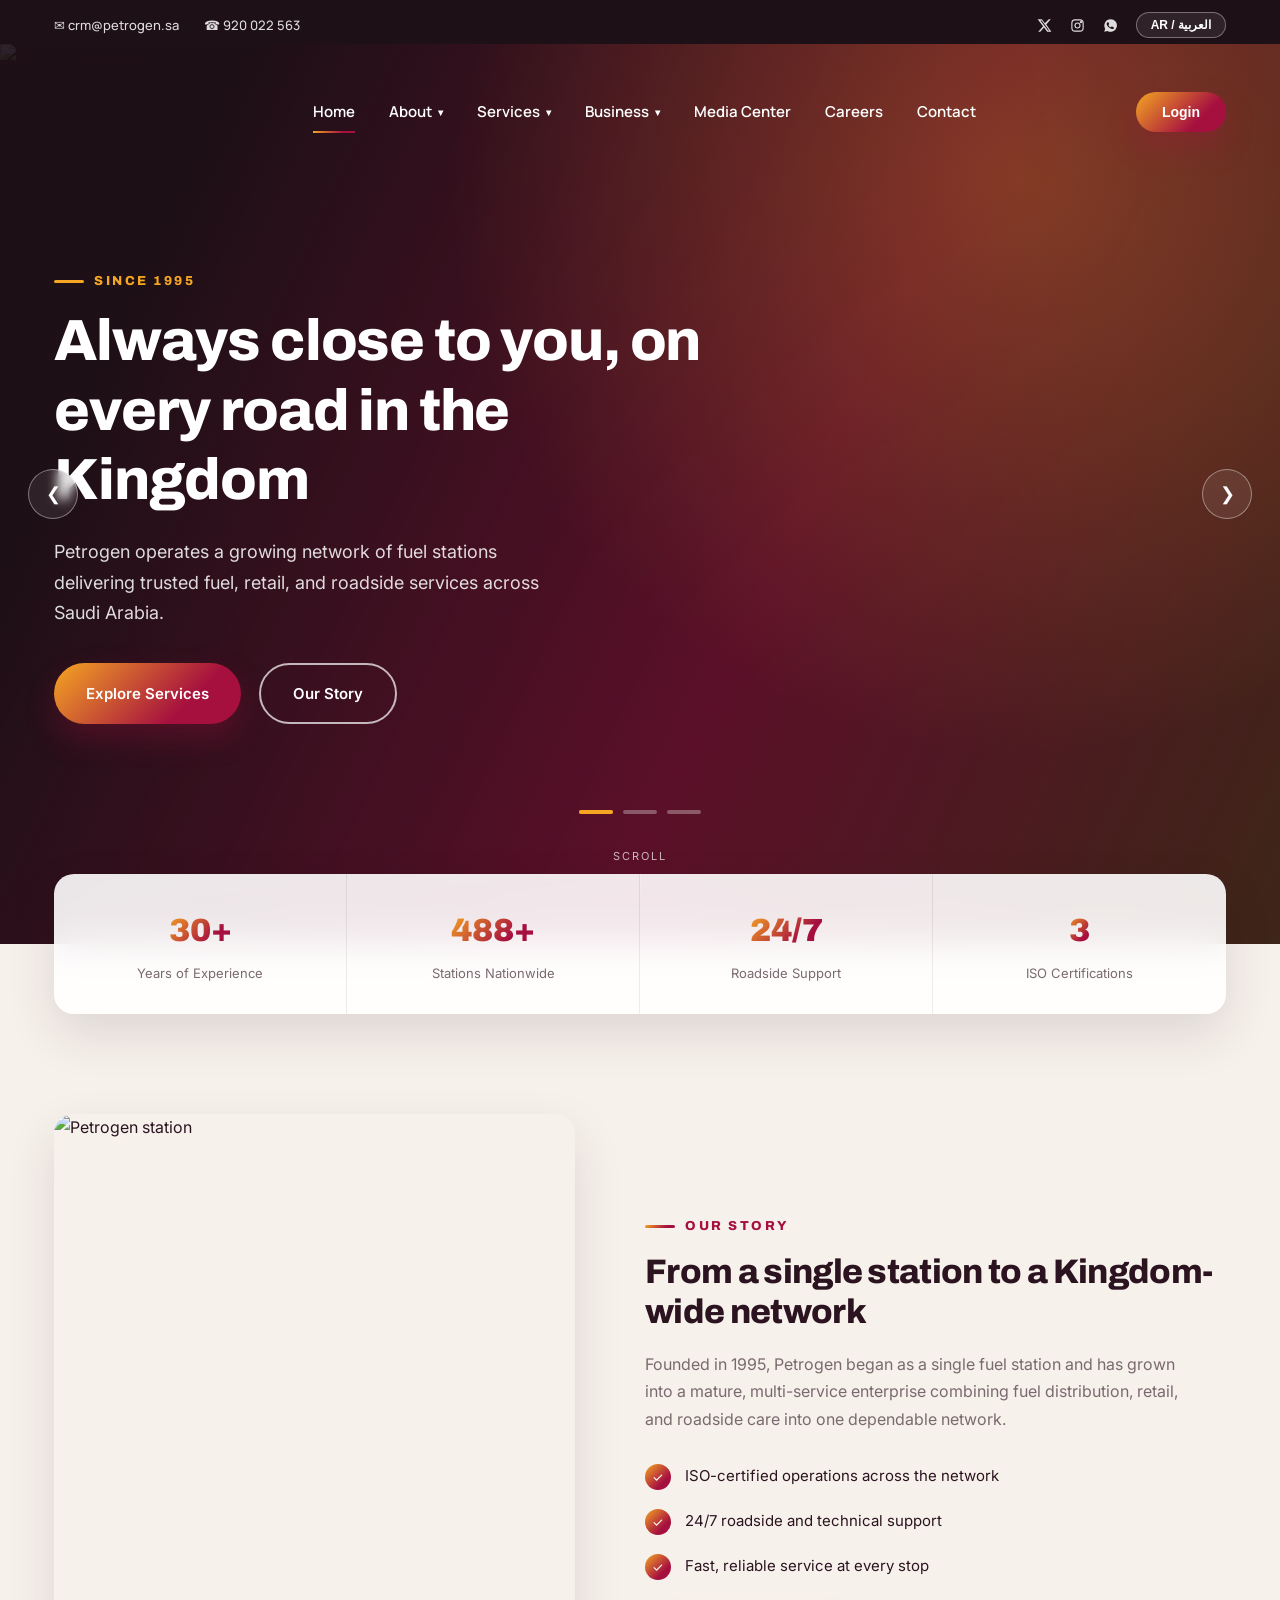
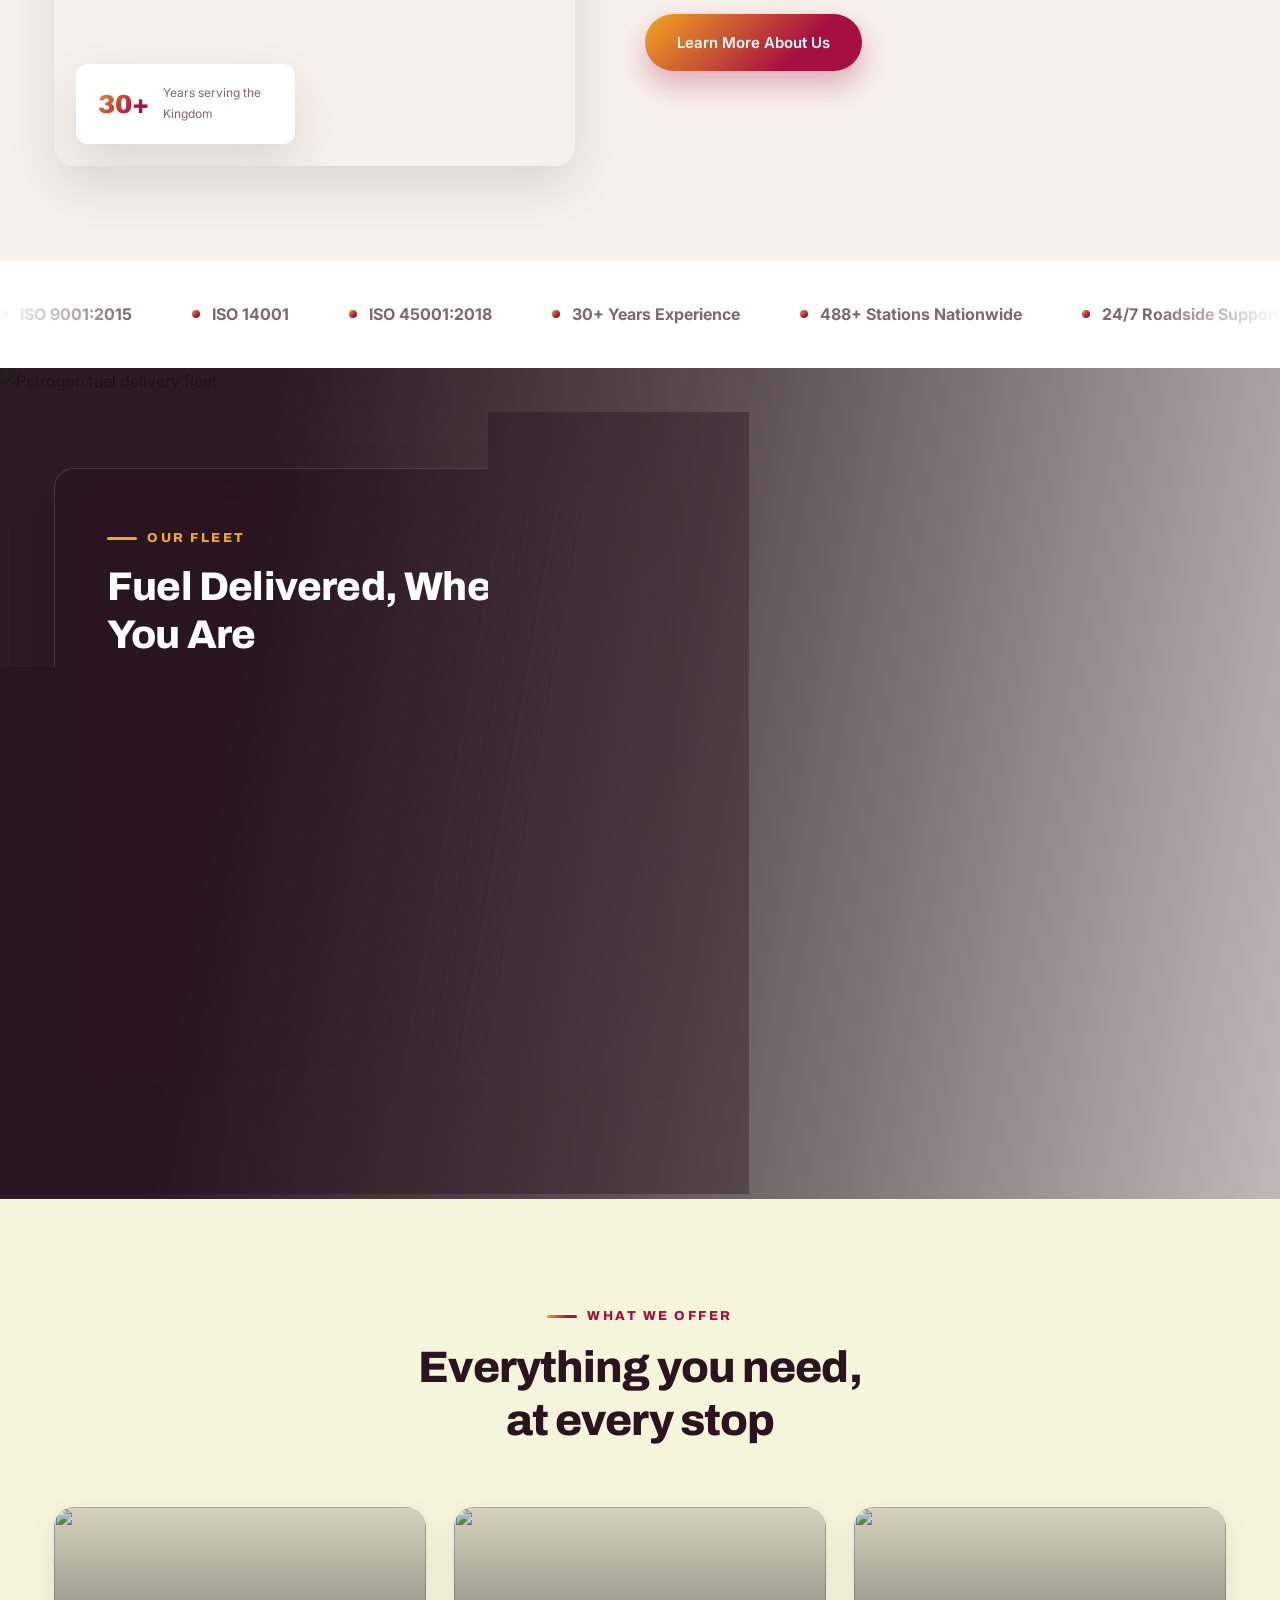
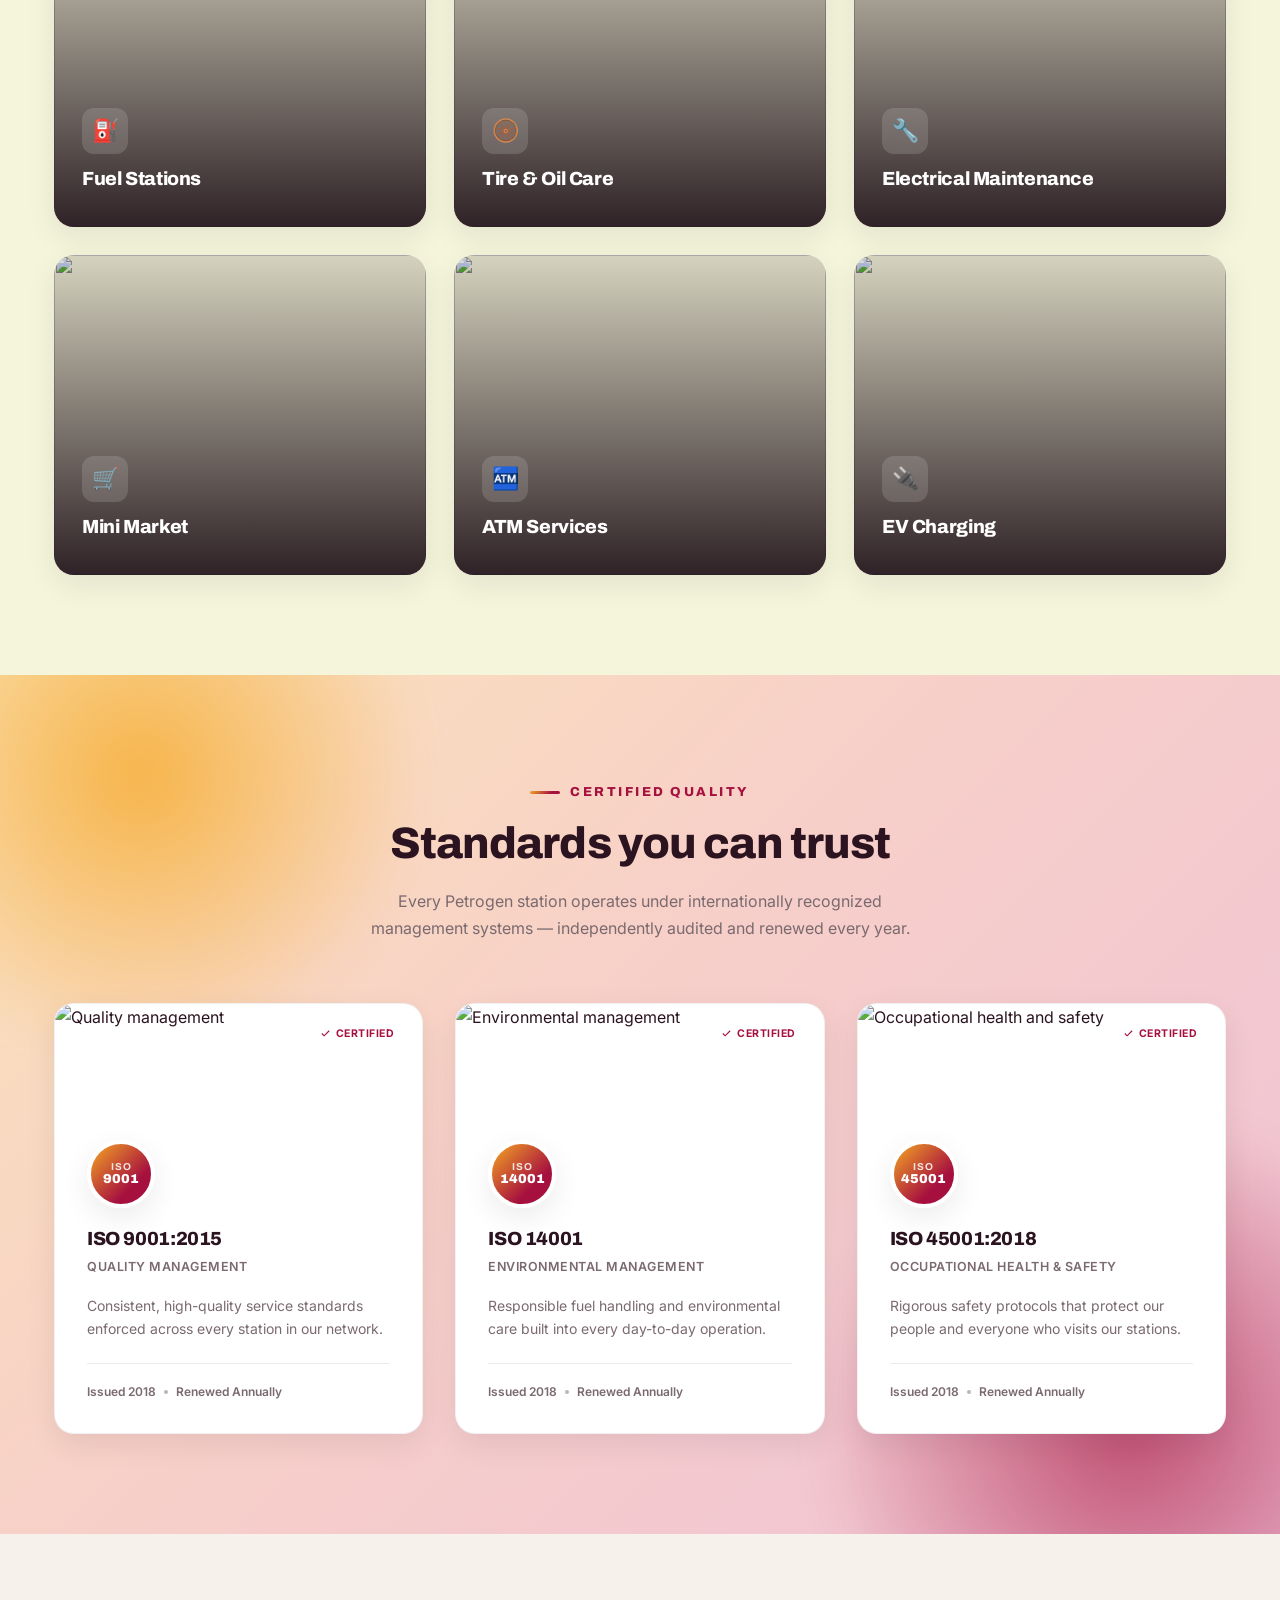
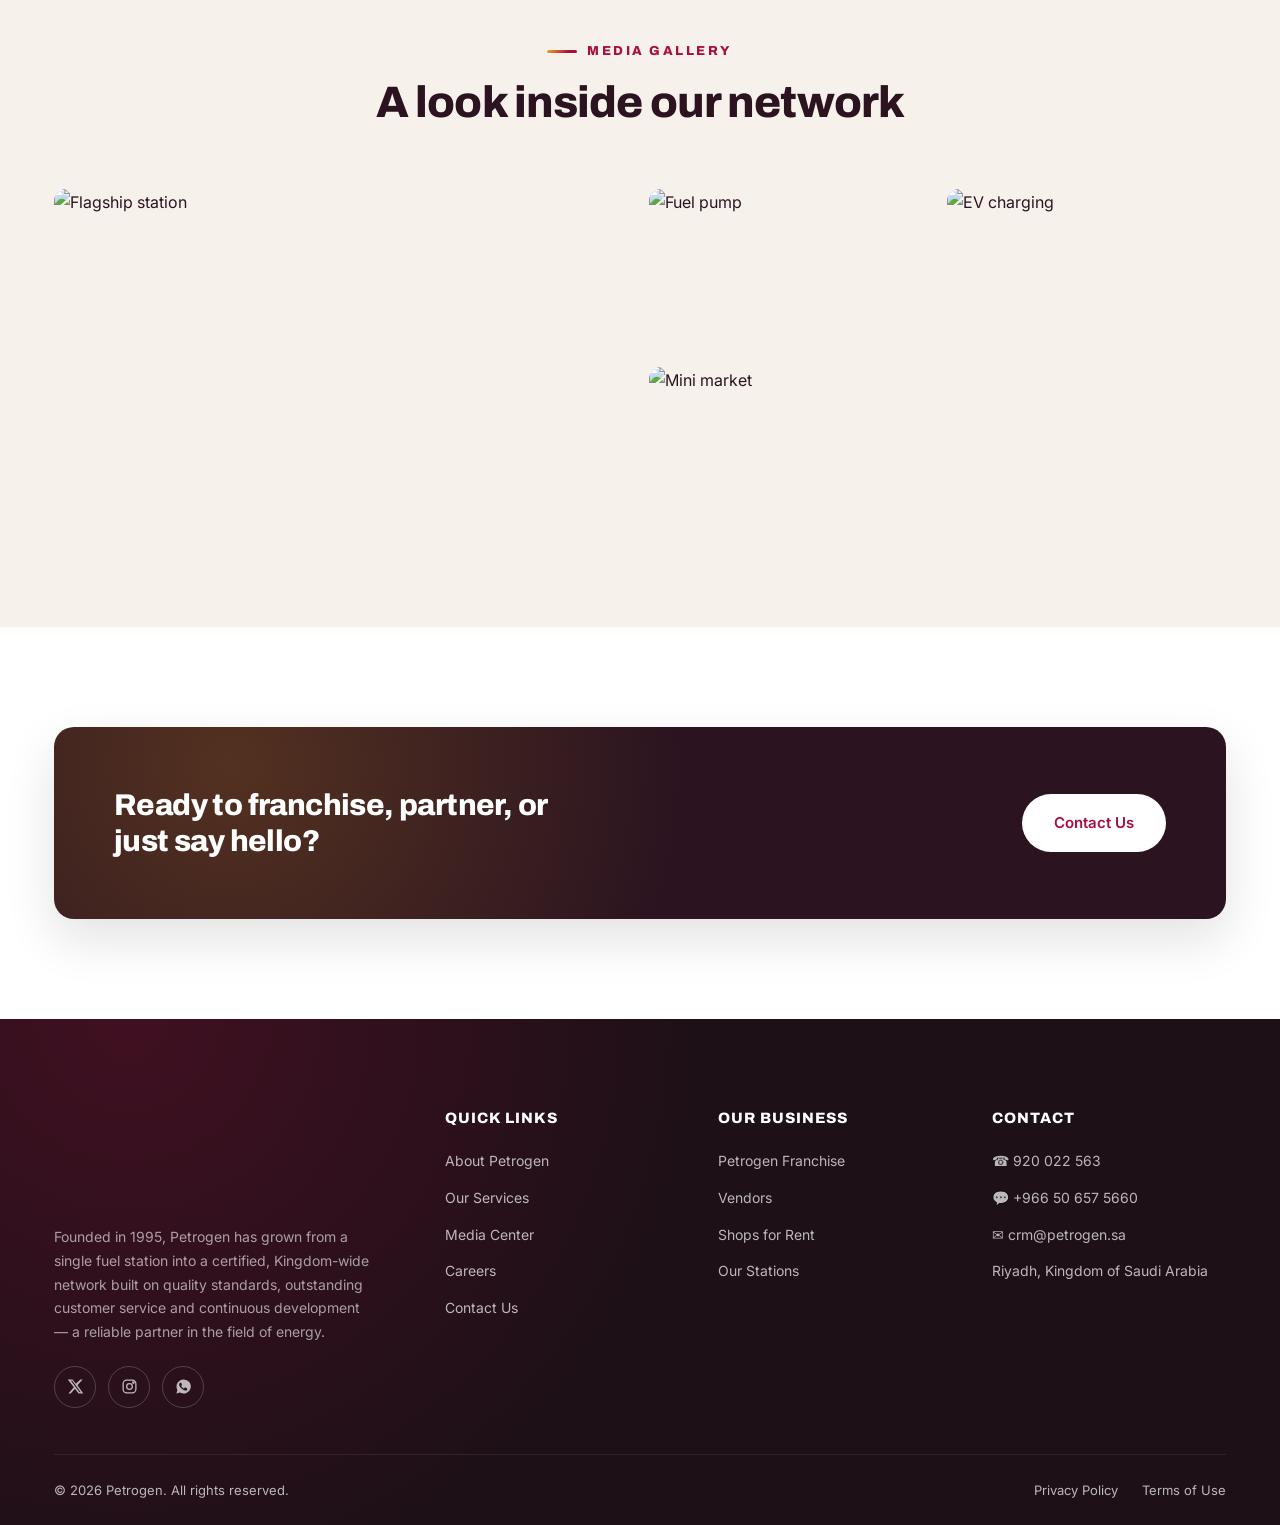
==== index.html @ 546aa364 "Add files via upload" ====
<!DOCTYPE html>
<html lang="en" dir="ltr">
<head>
<meta charset="UTF-8">
<meta name="viewport" content="width=device-width, initial-scale=1.0">
<title>Petrogen | Fuel, Retail &amp; Roadside Services</title>
<link rel="preconnect" href="https://fonts.googleapis.com">
<link rel="preconnect" href="https://fonts.gstatic.com" crossorigin>
<link href="https://fonts.googleapis.com/css2?family=Inter:wght@400;500;600&family=Archivo:wght@700;800;900&family=Manrope:wght@500;600;700;800&display=swap" rel="stylesheet">
<link rel="stylesheet" href="style.css">
</head>
<body>

<!-- =========================================================
     TOP INFO BAR
     Only visible before the user scrolls. Hidden by script.js
     once the page is scrolled, leaving just the sticky header.
     ========================================================= -->
<div class="top-bar" id="topBar">
  <div class="wrapper top-bar-inner">
    <div class="top-bar-left">
      <a href="mailto:crm@petrogen.sa">✉ crm@petrogen.sa</a>
      <a href="tel:920022563">☎ 920 022 563</a>
    </div>
    <div class="top-bar-right">
      <a href="#" aria-label="Twitter"><svg viewBox="0 0 24 24" fill="currentColor"><path d="M18.9 2H22l-7.2 8.3L23 22h-6.6l-5.2-6.8L5.2 22H2l7.7-8.9L1 2h6.8l4.7 6.2L18.9 2Zm-1.2 18h1.8L7.4 3.9H5.5L17.7 20Z"/></svg></a>
      <a href="#" aria-label="Instagram"><svg viewBox="0 0 24 24" fill="none" stroke="currentColor" stroke-width="1.8"><rect x="3" y="3" width="18" height="18" rx="5"/><circle cx="12" cy="12" r="4"/><circle cx="17.5" cy="6.5" r="1"/></svg></a>
      <a href="https://wa.me/966506575660" aria-label="WhatsApp"><svg viewBox="0 0 24 24" fill="currentColor"><path d="M12 2a10 10 0 0 0-8.6 15L2 22l5.2-1.4A10 10 0 1 0 12 2zm5.8 14.2c-.2.7-1.4 1.3-2 1.4-.5.1-1.1.2-3.6-.8-3-1.2-4.9-4.2-5.1-4.4-.1-.2-1.2-1.6-1.2-3 0-1.4.7-2.1 1-2.4.3-.3.6-.3.8-.3h.6c.2 0 .4 0 .6.5.2.5.8 1.9.8 2 .1.2.1.4 0 .6-.6 1.2-1.2 1.1-.7 2 .9 1.7 1.8 2.3 3.2 3 .2.1.4.1.5-.1.2-.2.8-.9 1-1.2.2-.3.4-.2.7-.1.3.1 1.7.8 2 1 .3.1.5.2.6.3.1.2.1.9-.2 1.5z"/></svg></a>
      <button id="langBtn" class="lang-btn">AR / العربية</button>
    </div>
  </div>
</div>

<!-- =========================================================
     HEADER / NAVIGATION
     Transparent on top of the hero. Turns solid + sticky
     once the page is scrolled (class "scrolled" added by JS).
     ========================================================= -->
<header class="site-header" id="siteHeader">
  <div class="wrapper header-inner">

    <a href="index.html" class="logo">
      <span class="logo-mark"><img src="images/petrogen_logo.png" alt="" onerror="this.remove()"></span>
    </a>

    <nav class="main-nav" id="mainNav">
      <ul class="nav-list">
        <li class="nav-item">
          <a href="index.html" class="active" data-en="Home" data-ar="الرئيسية">Home</a>
        </li>
        <li class="nav-item has-dropdown">
          <a href="about.html"><span data-en="About" data-ar="من نحن">About</span> <span class="caret">▾</span></a>
          <ul class="dropdown">
            <li><a href="about.html" data-en="About Petrogen" data-ar="عن بتروجين">About Petrogen</a></li>
            <li><a href="about.html" data-en="Our Vision" data-ar="رؤيتنا">Our Vision</a></li>
            <li><a href="about.html" data-en="Our Message" data-ar="رسالتنا">Our Message</a></li>
            <li><a href="about.html" data-en="Our Values" data-ar="قيمنا">Our Values</a></li>
            <li><a href="about.html" data-en="Our Team" data-ar="فريقنا">Our Team</a></li>
            <li><a href="about.html" data-en="Credits &amp; Successes" data-ar="الإنجازات والنجاحات">Credits &amp; Successes</a></li>
          </ul>
        </li>
        <li class="nav-item has-dropdown">
          <a href="index.html#services"><span data-en="Services" data-ar="خدماتنا">Services</span> <span class="caret">▾</span></a>
          <ul class="dropdown">
            <li><a href="index.html#services" data-en="Fuel &amp; Gas Stations" data-ar="محطات الوقود">Fuel &amp; Gas Stations</a></li>
            <li><a href="index.html#services" data-en="Electric Vehicle Charging" data-ar="شحن السيارات الكهربائية">Electric Vehicle Charging</a></li>
            <li><a href="about.html" data-en="Environmental Health &amp; Safety" data-ar="الصحة والسلامة البيئية">Environmental Health &amp; Safety</a></li>
            <li><a href="index.html#services" data-en="Logistics" data-ar="الخدمات اللوجستية">Logistics</a></li>
          </ul>
        </li>
        <li class="nav-item has-dropdown">
          <a href="contact.html"><span data-en="Business" data-ar="أعمالنا">Business</span> <span class="caret">▾</span></a>
          <ul class="dropdown">
            <li><a href="contact.html" data-en="Petrogen Franchise" data-ar="امتياز بتروجين">Petrogen Franchise</a></li>
            <li><a href="contact.html" data-en="Vendors" data-ar="الموردون">Vendors</a></li>
            <li><a href="contact.html" data-en="Shops for Rent" data-ar="محلات للإيجار">Shops for Rent</a></li>
            <li><a href="index.html#gallery" data-en="Our Stations" data-ar="محطاتنا">Our Stations</a></li>
          </ul>
        </li>
        <li class="nav-item">
          <a href="index.html#gallery" data-en="Media Center" data-ar="المركز الإعلامي">Media Center</a>
        </li>
        <li class="nav-item">
          <a href="contact.html" data-en="Careers" data-ar="وظائف">Careers</a>
        </li>
        <li class="nav-item">
          <a href="contact.html" data-en="Contact" data-ar="اتصل بنا">Contact</a>
        </li>
      </ul>
    </nav>

    <div class="header-actions">
      <button class="btn btn-primary" id="loginBtn" data-en="Login" data-ar="تسجيل الدخول">Login</button>
      <button class="menu-toggle" id="menuToggle" aria-label="Open menu">
        <span></span><span></span><span></span>
      </button>
    </div>

  </div>
</header>

<!-- =========================================================
     HERO SLIDER
     ========================================================= -->
<section class="hero" id="home">

  <div class="hero-slide is-active">
    <img class="hero-bg" src="images/hero-station.jpg" alt="Petrogen station" onerror="this.onerror=null;this.src='https://picsum.photos/seed/petrogen-hero1/1920/1080'">
    <div class="hero-overlay"></div>
    <div class="wrapper">
      <div class="hero-content">
        <span class="eyebrow" data-en="Since 1995" data-ar="منذ عام 1995">Since 1995</span>
        <h1 data-en="Always close to you, on every road in the Kingdom" data-ar="دائماً قريبون منكم، في كل طريق بالمملكة">Always close to you, on every road in the Kingdom</h1>
        <p data-en="Petrogen operates a growing network of fuel stations delivering trusted fuel, retail, and roadside services across Saudi Arabia." data-ar="تدير بتروجين شبكة متنامية من محطات الوقود التي تقدم خدمات وقود وتجزئة وخدمات طريق موثوقة في جميع أنحاء المملكة.">Petrogen operates a growing network of fuel stations delivering trusted fuel, retail, and roadside services across Saudi Arabia.</p>
        <div class="hero-buttons">
          <a href="#services" class="btn btn-primary" data-en="Explore Services" data-ar="استكشف خدماتنا">Explore Services</a>
          <a href="about.html" class="btn btn-outline btn-white" data-en="Our Story" data-ar="قصتنا">Our Story</a>
        </div>
      </div>
    </div>
  </div>

  <div class="hero-slide">
    <img class="hero-bg" src="images/hero-pumps.jpg" alt="Fuel pumps" onerror="this.onerror=null;this.src='https://picsum.photos/seed/petrogen-hero2/1920/1080'">
    <div class="hero-overlay"></div>
    <div class="wrapper">
      <div class="hero-content">
        <span class="eyebrow" data-en="Nationwide Network" data-ar="شبكة على مستوى المملكة">Nationwide Network</span>
        <h1 data-en="Fuel, tires, oil &amp; more — all under one roof" data-ar="وقود، إطارات، زيوت والمزيد — تحت سقف واحد">Fuel, tires, oil &amp; more — all under one roof</h1>
        <p data-en="From 91-95 gasoline and diesel to tire repair, oil change, and electrical maintenance — every stop keeps you moving." data-ar="من بنزين 91-95 والديزل إلى إصلاح الإطارات وتغيير الزيت والصيانة الكهربائية — كل محطة تبقيك في حركة مستمرة.">From 91-95 gasoline and diesel to tire repair, oil change, and electrical maintenance — every stop keeps you moving.</p>
        <div class="hero-buttons">
          <a href="#services" class="btn btn-primary" data-en="View All Services" data-ar="عرض جميع الخدمات">View All Services</a>
          <a href="#gallery" class="btn btn-outline btn-white" data-en="See Our Stations" data-ar="شاهد محطاتنا">See Our Stations</a>
        </div>
      </div>
    </div>
  </div>

  <div class="hero-slide">
    <img class="hero-bg" src="images/hero-franchise.png" alt="Petrogen franchise" onerror="this.onerror=null;this.src='https://picsum.photos/seed/petrogen-hero3/1920/1080'">
    <div class="hero-overlay"></div>
    <div class="wrapper">
      <div class="hero-content">
        <span class="eyebrow" data-en="Grow With Us" data-ar="انمُ معنا">Grow With Us</span>
        <h1 data-en="Own a Petrogen franchise, build a lasting business" data-ar="امتلك امتياز بتروجين، وابنِ عملاً مستداماً">Own a Petrogen franchise, build a lasting business</h1>
        <p data-en="Join a certified, ISO-compliant network with three decades of operating experience across the Kingdom." data-ar="انضم إلى شبكة معتمدة ومطابقة لمعايير الآيزو بخبرة تشغيلية تمتد لثلاثة عقود في أنحاء المملكة.">Join a certified, ISO-compliant network with three decades of operating experience across the Kingdom.</p>
        <div class="hero-buttons">
          <a href="contact.html" class="btn btn-primary" data-en="Franchise With Us" data-ar="امتياز معنا">Franchise With Us</a>
          <a href="contact.html" class="btn btn-outline btn-white" data-en="Talk to Us" data-ar="تحدث معنا">Talk to Us</a>
        </div>
      </div>
    </div>
  </div>

  <!-- slider controls -->
  <button class="hero-arrow hero-prev" id="heroPrev" aria-label="Previous slide">&#10094;</button>
  <button class="hero-arrow hero-next" id="heroNext" aria-label="Next slide">&#10095;</button>
  <div class="hero-dots" id="heroDots">
    <button class="hero-dot is-active"><span></span></button>
    <button class="hero-dot"><span></span></button>
    <button class="hero-dot"><span></span></button>
  </div>
  <div class="hero-scroll-cue" data-en="Scroll" data-ar="مرر للأسفل">Scroll</div>
</section>

<!-- =========================================================
     FLOATING TRUST STRIP (overlaps hero + about section)
     ========================================================= -->
<div class="trust-strip-wrap">
  <div class="wrapper">
    <div class="trust-strip reveal">
      <div class="trust-item">
        <span class="trust-num" data-count="30" data-suffix="+">0</span>
        <p data-en="Years of Experience" data-ar="سنوات الخبرة">Years of Experience</p>
      </div>
      <div class="trust-item">
        <span class="trust-num" data-count="488" data-suffix="+">0</span>
        <p data-en="Stations Nationwide" data-ar="محطة في أنحاء المملكة">Stations Nationwide</p>
      </div>
      <div class="trust-item">
        <span class="trust-num" data-count="24" data-suffix="/7">0</span>
        <p data-en="Roadside Support" data-ar="دعم على الطريق">Roadside Support</p>
      </div>
      <div class="trust-item">
        <span class="trust-num" data-count="3">0</span>
        <p data-en="ISO Certifications" data-ar="شهادات آيزو">ISO Certifications</p>
      </div>
    </div>
  </div>
</div>

<!-- =========================================================
     ABOUT + STATS
     ========================================================= -->
<section class="section" id="about">
  <div class="wrapper about-grid" style="margin-bottom: -5px;">

    <div class="about-image reveal reveal-left">
      <img src="images/about-station.jpg" alt="Petrogen station" onerror="this.onerror=null;this.src='https://picsum.photos/seed/petrogen-about/800/900'">
      <div class="about-badge">
        <span class="trust-num" data-count="30" data-suffix="+">0</span>
        <p data-en="Years serving the Kingdom" data-ar="عاماً في خدمة المملكة">Years serving the Kingdom</p>
      </div>
    </div>

    <div class="reveal reveal-right">
      <span class="eyebrow" data-en="Our Story" data-ar="قصتنا">Our Story</span>
      <h2 data-en="From a single station to a Kingdom-wide network" data-ar="من محطة واحدة إلى شبكة تغطي المملكة">From a single station to a Kingdom-wide network</h2>
      <p class="section-text" data-en="Founded in 1995, Petrogen began as a single fuel station and has grown into a mature, multi-service enterprise combining fuel distribution, retail, and roadside care into one dependable network." data-ar="تأسست بتروجين عام 1995 كمحطة وقود واحدة، وتطورت لتصبح مؤسسة ناضجة متعددة الخدمات تجمع بين توزيع الوقود والتجزئة وخدمات الطريق في شبكة موثوقة واحدة.">Founded in 1995, Petrogen began as a single fuel station and has grown into a mature, multi-service enterprise combining fuel distribution, retail, and roadside care into one dependable network.</p>

      <ul class="check-list">
        <li><span class="check-icon">✓</span><span data-en="ISO-certified operations across the network" data-ar="عمليات معتمدة آيزو في جميع أنحاء الشبكة">ISO-certified operations across the network</span></li>
        <li><span class="check-icon">✓</span><span data-en="24/7 roadside and technical support" data-ar="دعم فني وطريق على مدار الساعة">24/7 roadside and technical support</span></li>
        <li><span class="check-icon">✓</span><span data-en="Fast, reliable service at every stop" data-ar="خدمة سريعة وموثوقة في كل محطة">Fast, reliable service at every stop</span></li>
      </ul>

      <a href="about.html" class="btn btn-primary" data-en="Learn More About Us" data-ar="اعرف المزيد عنا">Learn More About Us</a>
    </div>
  </div>
</section>

<!-- =========================================================
     CERTIFICATIONS MARQUEE
     ========================================================= -->
<section class="section-alt" style="padding:40px 0">
  <div class="marquee">
    <div class="marquee-track">
      <span class="marquee-item"><span class="dot"></span> ISO 9001:2015</span>
      <span class="marquee-item"><span class="dot"></span> ISO 14001</span>
      <span class="marquee-item"><span class="dot"></span> ISO 45001:2018</span>
      <span class="marquee-item"><span class="dot"></span> 30+ Years Experience</span>
      <span class="marquee-item"><span class="dot"></span> 488+ Stations Nationwide</span>
      <span class="marquee-item"><span class="dot"></span> 24/7 Roadside Support</span>
      <span class="marquee-item"><span class="dot"></span> 35+ Cities Served</span>
      <span class="marquee-item"><span class="dot"></span> ISO 9001:2015</span>
      <span class="marquee-item"><span class="dot"></span> ISO 14001</span>
      <span class="marquee-item"><span class="dot"></span> ISO 45001:2018</span>
      <span class="marquee-item"><span class="dot"></span> 30+ Years Experience</span>
      <span class="marquee-item"><span class="dot"></span> 488+ Stations Nationwide</span>
      <span class="marquee-item"><span class="dot"></span> 24/7 Roadside Support</span>
      <span class="marquee-item"><span class="dot"></span> 35+ Cities Served</span>

    </div>
  </div>
</section>

<!-- =========================================================
     LOGISTICS — full-bleed image with a glass content card
     ========================================================= -->
<section class="logistics">
  <img class="logistics-bg" src="images/loginstic-fleet2.jpg" alt="Petrogen fuel delivery fleet" onerror="this.onerror=null;this.src='https://picsum.photos/seed/petrogen-logistics/1920/1080'">
  <div class="logistics-overlay"></div>
  <div class="wrapper logistics-wrapper">
    <div class="logistics-card reveal reveal-left">
      <span class="eyebrow" data-en="Our Fleet" data-ar="أسطولنا">Our Fleet</span>
      <h2 data-en="Fuel Delivered, Wherever You Are" data-ar="الوقود يصل أينما كنت">Fuel Delivered, Wherever You Are</h2>
      <span class="logistics-tagline" data-en="Nationwide Logistics &amp; Distribution" data-ar="خدمات لوجستية وتوزيع على مستوى المملكة">Nationwide Logistics &amp; Distribution</span>
      <p data-en="Our fleet of tankers distributes fuel to Petrogen stations and wholesale customers across the Kingdom's major cities. Every vehicle is equipped with advanced safety systems and live GPS tracking, keeping deliveries fast, secure and on schedule — around the clock." data-ar="يقوم أسطول شاحنات بتروجين بتوزيع الوقود إلى محطاتنا وعملاء الجملة في كبرى مدن المملكة. كل شاحنة مجهزة بأنظمة سلامة متقدمة ونظام تتبع مباشر عبر GPS، لضمان توصيل سريع وآمن وفي الموعد المحدد على مدار الساعة.">Our fleet of tankers distributes fuel to Petrogen stations and wholesale customers across the Kingdom's major cities. Every vehicle is equipped with advanced safety systems and live GPS tracking, keeping deliveries fast, secure and on schedule — around the clock.</p>
      <div class="logistics-chips">
        <span class="chip">🚛 <span data-en="Modern Tanker Fleet" data-ar="أسطول شاحنات حديث">Modern Tanker Fleet</span></span>
        <span class="chip">📍 <span data-en="Live GPS Tracking" data-ar="تتبع مباشر عبر GPS">Live GPS Tracking</span></span>
        <span class="chip">🛡️ <span data-en="Certified Safety Standards" data-ar="معايير سلامة معتمدة">Certified Safety Standards</span></span>
      </div>
      <a href="contact.html" class="btn btn-primary" data-en="Partner With Us" data-ar="كن شريكاً معنا">Partner With Us</a>
    </div>
  </div>
</section>
<!-- =========================================================
     SERVICES
     ========================================================= -->
<section class="section section-alt" id="services" style="background-color: beige;">
  <div class="wrapper">
    <div class="section-head reveal">
      <span class="eyebrow" data-en="What We Offer" data-ar="ماذا نقدم">What We Offer</span>
      <h2 data-en="Everything you need, at every stop" data-ar="كل ما تحتاجه، في كل محطة">Everything you need, <br>at every stop</h2>
    </div>

    <div class="services-grid">
      <div class="service-card reveal">
        <img class="service-bg" src="images/services-fuel.jpeg" alt="" onerror="this.onerror=null;this.src='https://picsum.photos/seed/petrogen-s1/600/500'">
        <div class="service-content">
          <div class="service-icon">⛽</div>
          <h3 data-en="Fuel Stations" data-ar="محطات الوقود">Fuel Stations</h3>
          <p data-en="91-95 gasoline and diesel, dispensed fast and safely, network-wide." data-ar="بنزين 91-95 والديزل، يُصرف بسرعة وأمان في جميع محطاتنا.">91-95 gasoline and diesel, dispensed fast and safely, network-wide.</p>
        </div>
      </div>
      <div class="service-card reveal">
        <img class="service-bg" src="images/service-tires.jpg" alt="" onerror="this.onerror=null;this.src='https://picsum.photos/seed/petrogen-s2/600/500'">
        <div class="service-content">
          <div class="service-icon">🛞</div>
          <h3 data-en="Tire &amp; Oil Care" data-ar="خدمة الإطارات والزيوت">Tire &amp; Oil Care</h3>
          <p data-en="On-the-spot tire repair and quick oil changes to keep you moving." data-ar="إصلاح إطارات فوري وتغيير زيت سريع لإبقائك في حركة مستمرة.">On-the-spot tire repair and quick oil changes to keep you moving.</p>
        </div>
      </div>
      <div class="service-card reveal">
        <img class="service-bg" src="images/service-electrical.jpg" alt="" onerror="this.onerror=null;this.src='https://picsum.photos/seed/petrogen-s3/600/500'">
        <div class="service-content">
          <div class="service-icon">🔧</div>
          <h3 data-en="Electrical Maintenance" data-ar="الصيانة الكهربائية">Electrical Maintenance</h3>
          <p data-en="Certified technicians handle diagnostics and electrical repairs." data-ar="فنيون معتمدون يقومون بالتشخيص والإصلاحات الكهربائية.">Certified technicians handle diagnostics and electrical repairs.</p>
        </div>
      </div>
      <div class="service-card reveal">
        <img class="service-bg" src="images/service-market.jpg" alt="" onerror="this.onerror=null;this.src='https://picsum.photos/seed/petrogen-s4/600/500'">
        <div class="service-content">
          <div class="service-icon">🛒</div>
          <h3 data-en="Mini Market" data-ar="سوبر ماركت">Mini Market</h3>
          <p data-en="Grab a meal or everyday essentials without leaving the station." data-ar="احصل على وجبة أو مستلزماتك اليومية دون مغادرة المحطة.">Grab a meal or everyday essentials without leaving the station.</p>
        </div>
      </div>
      <div class="service-card reveal">
        <img class="service-bg" src="images/service-atm.jpg" alt="" onerror="this.onerror=null;this.src='https://picsum.photos/seed/petrogen-s5/600/500'">
        <div class="service-content">
          <div class="service-icon">🏧</div>
          <h3 data-en="ATM Services" data-ar="خدمات الصراف الآلي">ATM Services</h3>
          <p data-en="On-site ATMs for fast, convenient cash access, day or night." data-ar="أجهزة صراف آلي في الموقع لسحب نقدي سريع، ليلاً أو نهاراً.">On-site ATMs for fast, convenient cash access, day or night.</p>
        </div>
      </div>
      <div class="service-card reveal">
        <img class="service-bg" src="images/service-ev.jpg" alt="" onerror="this.onerror=null;this.src='https://picsum.photos/seed/petrogen-s6/600/500'">
        <div class="service-content">
          <div class="service-icon">🔌</div>
          <h3 data-en="EV Charging" data-ar="شحن السيارات الكهربائية">EV Charging</h3>
          <p data-en="Fast, modern charging points built for electric vehicles." data-ar="نقاط شحن سريعة وحديثة مخصصة للسيارات الكهربائية.">Fast, modern charging points built for electric vehicles.</p>
        </div>
      </div>
    </div>
  </div>
</section>

<!-- =========================================================
     CERTIFICATIONS
     ========================================================= -->
<section class="section cert-section" id="certifications">
  <div class="wrapper">
    <div class="section-head reveal">
      <span class="eyebrow" data-en="Certified Quality" data-ar="جودة معتمدة">Certified Quality</span>
      <h2 data-en="Standards you can trust" data-ar="معايير يمكنك الوثوق بها">Standards you can trust</h2>
      <p class="section-text" style="margin:18px auto 0" data-en="Every Petrogen station operates under internationally recognized management systems — independently audited and renewed every year." data-ar="تعمل كل محطة من محطات بتروجين وفق أنظمة إدارة معتمدة دولياً، تُراجع بشكل مستقل وتُجدد سنوياً.">Every Petrogen station operates under internationally recognized management systems — independently audited and renewed every year.</p>
    </div>

    <div class="cert-grid">
      <div class="cert-card reveal">
        <div class="cert-photo">
          <img src="images/cert-quality.jpg" alt="Quality management" onerror="this.onerror=null;this.src='https://picsum.photos/seed/petrogen-cert1/600/400'">
        </div>
        <div class="cert-seal"><span>ISO</span><span>9001</span></div>
        <div class="cert-tag"><svg viewBox="0 0 24 24" fill="none" stroke="currentColor" stroke-width="2.5"><path d="M20 6L9 17l-5-5"/></svg> <span data-en="Certified" data-ar="معتمد">Certified</span></div>
        <div class="cert-body">
          <h3>ISO 9001:2015</h3>
          <span class="cert-category" data-en="Quality Management" data-ar="إدارة الجودة">Quality Management</span>
          <p data-en="Consistent, high-quality service standards enforced across every station in our network." data-ar="معايير خدمة متسقة وعالية الجودة مطبقة في جميع محطات شبكتنا.">Consistent, high-quality service standards enforced across every station in our network.</p>
          <div class="cert-meta">
            <span data-en="Issued 2018" data-ar="صدرت 2018">Issued 2018</span>
            <span class="sep"></span>
            <span data-en="Renewed Annually" data-ar="تُجدد سنوياً">Renewed Annually</span>
          </div>
        </div>
      </div>

      <div class="cert-card reveal">
        <div class="cert-photo">
          <img src="images/cert-environment.jpg" alt="Environmental management" onerror="this.onerror=null;this.src='https://picsum.photos/seed/petrogen-cert2/600/400'">
        </div>
        <div class="cert-seal"><span>ISO</span><span>14001</span></div>
        <div class="cert-tag"><svg viewBox="0 0 24 24" fill="none" stroke="currentColor" stroke-width="2.5"><path d="M20 6L9 17l-5-5"/></svg> <span data-en="Certified" data-ar="معتمد">Certified</span></div>
        <div class="cert-body">
          <h3>ISO 14001</h3>
          <span class="cert-category" data-en="Environmental Management" data-ar="الإدارة البيئية">Environmental Management</span>
          <p data-en="Responsible fuel handling and environmental care built into every day-to-day operation." data-ar="تعامل مسؤول مع الوقود واهتمام بيئي مدمج في العمليات اليومية.">Responsible fuel handling and environmental care built into every day-to-day operation.</p>
          <div class="cert-meta">
            <span data-en="Issued 2018" data-ar="صدرت 2018">Issued 2018</span>
            <span class="sep"></span>
            <span data-en="Renewed Annually" data-ar="تُجدد سنوياً">Renewed Annually</span>
          </div>
        </div>
      </div>

      <div class="cert-card reveal">
        <div class="cert-photo">
          <img src="images/cert-safety.jpg" alt="Occupational health and safety" onerror="this.onerror=null;this.src='https://picsum.photos/seed/petrogen-cert3/600/400'">
        </div>
        <div class="cert-seal"><span>ISO</span><span>45001</span></div>
        <div class="cert-tag"><svg viewBox="0 0 24 24" fill="none" stroke="currentColor" stroke-width="2.5"><path d="M20 6L9 17l-5-5"/></svg> <span data-en="Certified" data-ar="معتمد">Certified</span></div>
        <div class="cert-body">
          <h3>ISO 45001:2018</h3>
          <span class="cert-category" data-en="Occupational Health &amp; Safety" data-ar="الصحة والسلامة المهنية">Occupational Health &amp; Safety</span>
          <p data-en="Rigorous safety protocols that protect our people and everyone who visits our stations." data-ar="بروتوكولات سلامة صارمة تحمي فريقنا وكل زائر لمحطاتنا.">Rigorous safety protocols that protect our people and everyone who visits our stations.</p>
          <div class="cert-meta">
            <span data-en="Issued 2018" data-ar="صدرت 2018">Issued 2018</span>
            <span class="sep"></span>
            <span data-en="Renewed Annually" data-ar="تُجدد سنوياً">Renewed Annually</span>
          </div>
        </div>
      </div>
    </div>
  </div>
</section>

<!-- =========================================================
     GALLERY
     ========================================================= -->
<section class="section" id="gallery">
  <div class="wrapper">
    <div class="section-head reveal">
      <span class="eyebrow" data-en="Media Gallery" data-ar="معرض الوسائط">Media Gallery</span>
      <h2 data-en="A look inside our network" data-ar="نظرة داخل شبكتنا">A look inside our network</h2>
    </div>

    <div class="gallery-grid">
      <div class="gallery-item reveal">
        <img src="images/gallery-station.jpeg" alt="Flagship station" onerror="this.onerror=null;this.src='https://picsum.photos/seed/petrogen-g1/900/900'">
        <span class="gallery-cap" data-en="Flagship Station" data-ar="المحطة الرئيسية">Flagship Station</span>
      </div>
      <div class="gallery-item reveal">
        <img src="images/gallery-pumps.jpeg" alt="Fuel pump" onerror="this.onerror=null;this.src='https://picsum.photos/seed/petrogen-g2/600/450'">
        <span class="gallery-cap" data-en="Fuel Pumps" data-ar="مضخات الوقود">Fuel Pumps</span>
      </div>
      <div class="gallery-item reveal">
        <img src="images/gallery-ev.jpg" alt="EV charging" onerror="this.onerror=null;this.src='https://picsum.photos/seed/petrogen-g3/600/450'">
        <span class="gallery-cap" data-en="EV Charging" data-ar="شحن كهربائي">EV Charging</span>
      </div>
      <div class="gallery-item reveal">
        <img src="images/gallery-market.png" alt="Mini market" onerror="this.onerror=null;this.src='https://picsum.photos/seed/petrogen-g4/900/450'">
        <span class="gallery-cap" data-en="Retail Market" data-ar="سوق التجزئة">Retail Market</span>
      </div>

    </div>
  </div>
</section>

<!-- =========================================================
     CTA BAND
     ========================================================= -->
<section class="section section-alt">
  <div class="wrapper">
    <div class="cta-band reveal">
      <h2 data-en="Ready to franchise, partner, or just say hello?" data-ar="مستعد لامتلاك امتياز أو الشراكة أو مجرد التواصل؟">Ready to franchise, partner, or just say hello?</h2>
      <a href="contact.html" class="btn btn-light" data-en="Contact Us" data-ar="اتصل بنا">Contact Us</a>
    </div>
  </div>
</section>

<!-- =========================================================
     CONTACT / FOOTER
     ========================================================= -->
<footer class="site-footer">
  <div class="wrapper">

    <!-- <div class="footer-top">
      <div>
        <h3 data-en="Stay up to date with Petrogen" data-ar="ابقَ على اطلاع مع بتروجين">Stay up to date with Petrogen</h3>
        <p data-en="Get news on new stations, franchise openings and offers straight to your inbox." data-ar="احصل على أخبار المحطات الجديدة وفرص الامتياز والعروض مباشرة إلى بريدك الإلكتروني.">Get news on new stations, franchise openings and offers straight to your inbox.</p>
      </div>
      <form class="newsletter-form" id="newsletterForm">
        <input type="email" required placeholder="you@example.com" data-en-placeholder="you@example.com" data-ar-placeholder="بريدك الإلكتروني">
        <button type="submit" class="btn btn-primary" data-en="Subscribe" data-ar="اشترك">Subscribe</button>
      </form>
    </div> -->

    <div class="footer-grid">
      <div>
        <a href="index.html" class="logo logo-footer">
          <span class="logo-mark"><img src="images/logo.webp" alt="" onerror="this.remove()"></span>
        </a>
        <p class="footer-about" data-en="Founded in 1995, Petrogen has grown from a single fuel station into a certified, Kingdom-wide network built on quality standards, outstanding customer service and continuous development — a reliable partner in the field of energy." data-ar="تأسست بتروجين عام 1995 وتطورت من محطة وقود واحدة إلى شبكة معتمدة على مستوى المملكة، مبنية على معايير الجودة وخدمة العملاء المتميزة والتطوير المستمر — شريك موثوق في مجال الطاقة.">Founded in 1995, Petrogen has grown from a single fuel station into a certified, Kingdom-wide network built on quality standards, outstanding customer service and continuous development — a reliable partner in the field of energy.</p>
        <!-- <div class="footer-badges">
          <span>ISO 9001:2015</span>
          <span>ISO 14001</span>
          <span>ISO 45001:2018</span>
        </div> -->
        <div class="footer-social">
          <a href="#" aria-label="Twitter"><svg viewBox="0 0 24 24" fill="currentColor"><path d="M18.9 2H22l-7.2 8.3L23 22h-6.6l-5.2-6.8L5.2 22H2l7.7-8.9L1 2h6.8l4.7 6.2L18.9 2Zm-1.2 18h1.8L7.4 3.9H5.5L17.7 20Z"/></svg></a>
          <a href="#" aria-label="Instagram"><svg viewBox="0 0 24 24" fill="none" stroke="currentColor" stroke-width="1.8"><rect x="3" y="3" width="18" height="18" rx="5"/><circle cx="12" cy="12" r="4"/><circle cx="17.5" cy="6.5" r="1"/></svg></a>
          <a href="https://wa.me/966506575660" aria-label="WhatsApp"><svg viewBox="0 0 24 24" fill="currentColor"><path d="M12 2a10 10 0 0 0-8.6 15L2 22l5.2-1.4A10 10 0 1 0 12 2zm5.8 14.2c-.2.7-1.4 1.3-2 1.4-.5.1-1.1.2-3.6-.8-3-1.2-4.9-4.2-5.1-4.4-.1-.2-1.2-1.6-1.2-3 0-1.4.7-2.1 1-2.4.3-.3.6-.3.8-.3h.6c.2 0 .4 0 .6.5.2.5.8 1.9.8 2 .1.2.1.4 0 .6-.6 1.2-1.2 1.1-.7 2 .9 1.7 1.8 2.3 3.2 3 .2.1.4.1.5-.1.2-.2.8-.9 1-1.2.2-.3.4-.2.7-.1.3.1 1.7.8 2 1 .3.1.5.2.6.3.1.2.1.9-.2 1.5z"/></svg></a>
        </div>
      </div>

      <div>
        <h4 data-en="Quick Links" data-ar="روابط سريعة">Quick Links</h4>
        <a href="about.html" data-en="About Petrogen" data-ar="عن بتروجين">About Petrogen</a>
        <a href="index.html#services" data-en="Our Services" data-ar="خدماتنا">Our Services</a>
        <a href="index.html#gallery" data-en="Media Center" data-ar="المركز الإعلامي">Media Center</a>
        <a href="contact.html" data-en="Careers" data-ar="وظائف">Careers</a>
        <a href="contact.html" data-en="Contact Us" data-ar="اتصل بنا">Contact Us</a>
      </div>

      <div>
        <h4 data-en="Our Business" data-ar="أعمالنا">Our Business</h4>
        <a href="contact.html" data-en="Petrogen Franchise" data-ar="امتياز بتروجين">Petrogen Franchise</a>
        <a href="contact.html" data-en="Vendors" data-ar="الموردون">Vendors</a>
        <a href="contact.html" data-en="Shops for Rent" data-ar="محلات للإيجار">Shops for Rent</a>
        <a href="index.html#gallery" data-en="Our Stations" data-ar="محطاتنا">Our Stations</a>
      </div>

      <div>
        <h4 data-en="Contact" data-ar="تواصل">Contact</h4>
        <a href="tel:920022563">☎ 920 022 563</a>
        <a href="https://wa.me/966506575660">💬 +966 50 657 5660</a>
        <a href="mailto:crm@petrogen.sa">✉ crm@petrogen.sa</a>
        <span data-en="Riyadh, Kingdom of Saudi Arabia" data-ar="الرياض، المملكة العربية السعودية">Riyadh, Kingdom of Saudi Arabia</span>
      </div>
    </div>
  </div>

  <div class="wrapper">
    <div class="footer-bottom">
      <span data-en="© 2026 Petrogen. All rights reserved." data-ar="© 2026 بتروجين. جميع الحقوق محفوظة.">© 2026 Petrogen. All rights reserved.</span>
      <div class="footer-bottom-links">
        <a href="#" data-en="Privacy Policy" data-ar="سياسة الخصوصية">Privacy Policy</a>
        <a href="#" data-en="Terms of Use" data-ar="شروط الاستخدام">Terms of Use</a>
      </div>
    </div>
  </div>
</footer>

<!-- =========================================================
     LOGIN MODAL (simple popup, no backend)
     ========================================================= -->
<div class="modal-overlay" id="loginModal">
  <div class="modal-box">
    <button class="modal-close" id="modalClose">&times;</button>
    <h3 data-en="Login" data-ar="تسجيل الدخول">Login</h3>
    <form id="loginForm">
      <label data-en="Email" data-ar="البريد الإلكتروني">Email</label>
      <input type="email" required placeholder="you@example.com">
      <label data-en="Password" data-ar="كلمة المرور">Password</label>
      <input type="password" required placeholder="••••••••">
      <button type="submit" class="btn btn-primary btn-block" data-en="Login" data-ar="تسجيل الدخول">Login</button>
    </form>
  </div>
</div>

<script src="script.js"></script>
</body>
</html>
---- style.css ----
/* ==========================================================
   PETROGEN — Website Styles
   A handful of "variables" at the top hold the brand colors,
   fonts and spacing. Change a value here and it updates the
   whole site — that's the only reason they exist.
   ========================================================== */

:root {
  --crimson: #A6103F;
  --crimson-dark: #7c0c30;
  --gold: #F5A623;
  --dark: #1E1017;
  --dark-soft: #2B1420;
  --cream: #F7F1EC;
  --white: #ffffff;
  --muted: #7a6a6f;
  --gradient: linear-gradient(135deg, var(--gold), var(--crimson) 70%);
  --radius: 20px;
  --radius-sm: 12px;
  --shadow: 0 20px 50px rgba(30, 16, 23, 0.12);
  --shadow-soft: 0 10px 30px rgba(30, 16, 23, 0.08);
  --ease: cubic-bezier(0.22, 1, 0.36, 1);
}

* {
  margin: 0;
  padding: 0;
  box-sizing: border-box;
}

html {
  scroll-behavior: smooth;
}

body {
  font-family: 'Inter', Arial, sans-serif;
  color: var(--dark-soft);
  background: var(--cream);
  line-height: 1.7;
  overflow-x: hidden;
}

h1, h2, h3, h4 {
  font-family: 'Archivo', 'Inter', sans-serif;
  font-weight: 800;
  line-height: 1.2;
  letter-spacing: -0.02em;
}

img {
  max-width: 100%;
  display: block;
}

a {
  color: inherit;
  text-decoration: none;
}

ul {
  list-style: none;
}

/* custom scrollbar — small but noticeable modern touch */
::-webkit-scrollbar {
  width: 10px;
}
::-webkit-scrollbar-track {
  background: var(--cream);
}
::-webkit-scrollbar-thumb {
  background: var(--crimson);
  border-radius: 10px;
}

/* Reusable page width */
.wrapper {
  width: 100%;
  max-width: 1220px;
  margin: 0 auto;
  padding: 0 24px;
}

.eyebrow {
  display: inline-flex;
  align-items: center;
  gap: 10px;
  font-family: 'Archivo', 'Inter', sans-serif;
  color: var(--crimson);
  font-weight: 800;
  font-size: 13px;
  letter-spacing: 2.5px;
  text-transform: uppercase;
  margin-bottom: 14px;
}

.eyebrow::before {
  content: "";
  width: 30px;
  height: 3px;
  border-radius: 3px;
  background: var(--gradient);
}

.section {
  padding: 100px 0;
  position: relative;
}

.section-alt {
  background: var(--white);
}

.section-head {
  text-align: center;
  max-width: 680px;
  margin: 0 auto 60px auto;
}

.section-head h2 {
  font-size: clamp(28px, 4vw, 44px);
}

.section-text {
  color: var(--muted);
  margin: 18px 0 30px 0;
  max-width: 540px;
  font-size: 16px;
}

/* ----------------------------------------------------------
   Buttons
   ---------------------------------------------------------- */
.btn {
  display: inline-flex;
  align-items: center;
  gap: 10px;
  padding: 16px 32px;
  border-radius: 999px;
  font-weight: 600;
  font-size: 15px;
  border: none;
  cursor: pointer;
  transition: transform 0.35s var(--ease), box-shadow 0.35s var(--ease), background 0.35s var(--ease), color 0.35s var(--ease);
  white-space: nowrap;
}

.btn-primary {
  background: var(--gradient);
  color: var(--white);
  box-shadow: 0 14px 30px rgba(166, 16, 63, 0.3);
}

.btn-primary:hover {
  transform: translateY(-4px) scale(1.02);
  box-shadow: 0 20px 40px rgba(166, 16, 63, 0.4);
}

.btn-outline {
  background: transparent;
  border: 2px solid var(--dark-soft);
  color: var(--dark-soft);
}

.btn-outline:hover {
  background: var(--dark-soft);
  color: var(--white);
  transform: translateY(-4px);
}

.btn-outline.btn-white {
  border-color: rgba(255, 255, 255, 0.7);
  color: var(--white);
}

.btn-outline.btn-white:hover {
  background: var(--white);
  color: var(--dark-soft);
}

.btn-light {
  background: var(--white);
  color: var(--crimson);
}

.btn-light:hover {
  transform: translateY(-4px);
  box-shadow: 0 16px 30px rgba(0, 0, 0, 0.25);
}

.btn-block {
  width: 100%;
  margin-top: 10px;
  justify-content: center;
}

/* ==========================================================
   TOP INFO BAR (visible only before scrolling)
   ========================================================== */
.top-bar {
  background: var(--dark);
  color: var(--white);
  font-family: 'Manrope', 'Inter', sans-serif;
  font-size: 13px;
  overflow: hidden;
  max-height: 44px;
  transition: max-height 0.4s var(--ease), opacity 0.3s ease;
  position: relative;
  z-index: 1001;
}

.top-bar.hide {
  max-height: 0;
  opacity: 0;
}

.top-bar-inner {
  display: flex;
  justify-content: space-between;
  align-items: center;
  padding: 12px 24px;
  flex-wrap: wrap;
  gap: 10px;
}

.top-bar-left a {
  margin-right: 22px;
  font-weight: 500;
  opacity: 0.85;
  transition: opacity 0.3s ease, color 0.3s ease;
}

.top-bar-left a:hover {
  opacity: 1;
  color: var(--gold);
}

.top-bar-right {
  display: flex;
  align-items: center;
  gap: 18px;
}

.top-bar-right a {
  display: inline-flex;
  align-items: center;
  opacity: 0.85;
  transition: opacity 0.3s ease, transform 0.3s ease;
}

.top-bar-right a svg {
  width: 15px;
  height: 15px;
  display: block;
}

.top-bar-right a:hover {
  opacity: 1;
  transform: translateY(-2px);
}

.lang-btn {
  background: rgba(255, 255, 255, 0.08);
  border: 1px solid rgba(255, 255, 255, 0.35);
  color: var(--white);
  border-radius: 20px;
  padding: 5px 14px;
  font-size: 12px;
  font-weight: 700;
  cursor: pointer;
  transition: background 0.3s ease, color 0.3s ease, border-color 0.3s ease;
}

.lang-btn:hover {
  background: var(--gold);
  border-color: var(--gold);
  color: var(--dark);
}

/* ==========================================================
   HEADER (transparent on hero, glass + sticky after scroll)
   ========================================================== */
.site-header {
  position: fixed;
  top: 44px;
  left: 0;
  right: 0;
  z-index: 999;
  background: transparent;
  transition: top 0.4s var(--ease), background 0.4s var(--ease), box-shadow 0.4s var(--ease), padding 0.4s var(--ease);
}

.site-header.scrolled {
  top: 0;
  background: rgba(247, 241, 236, 0.85);
  backdrop-filter: blur(16px) saturate(160%);
  -webkit-backdrop-filter: blur(16px) saturate(160%);
  box-shadow: 0 6px 24px rgba(30, 16, 23, 0.08);
}

.header-inner {
  display: flex;
  align-items: center;
  justify-content: space-between;
  padding: 18px 24px;
  transition: padding 0.4s var(--ease);
}

.site-header.scrolled .header-inner {
  padding: 6px 24px;
}

/* Logo */
.logo {
  display: flex;
  align-items: center;
  font-family: 'Archivo', 'Inter', sans-serif;
  font-size: 23px;
  font-weight: 800;
  letter-spacing: -0.02em;
  color: var(--white);
  transition: color 0.4s ease;
}

.site-header.scrolled .logo {
  color: var(--crimson);
}

.logo-mark {
  width: 100px;
  height: 100px;
  /* background: var(--gradient); */
  display: inline-block;
  position: relative;
  overflow: hidden;
  transition: width 0.4s var(--ease), height 0.4s var(--ease);
}

.site-header.scrolled .logo-mark {
  width: 72px;
  height: 72px;
}

.logo-mark::after {
  content: "";
  position: absolute;
  inset: 0;
}

/* If a real logo file loads (images/logo.png), it sits on top of the gradient mark */
.logo-mark img {
  position: relative;
  z-index: 1;
  width: 100%;
  height: 100%;
  object-fit: contain;
}

/* Nav links */
.main-nav {
  font-family: 'Manrope', 'Inter', sans-serif;
}

.nav-list {
  display: flex;
  align-items: center;
  gap: 34px;
}

.nav-item {
  position: relative;
}

.nav-item > a {
  display: inline-flex;
  align-items: center;
  gap: 6px;
  color: var(--white);
  font-weight: 600;
  font-size: 15px;
  padding: 8px 0;
  position: relative;
  transition: color 0.3s ease;
}

.nav-item > a::after {
  content: "";
  position: absolute;
  left: 0;
  bottom: 0;
  width: 0;
  height: 2px;
  background: var(--gradient);
  transition: width 0.35s var(--ease);
}

.nav-item > a:hover::after,
.nav-item > a.active::after {
  width: 100%;
}

.site-header.scrolled .nav-item > a {
  color: var(--dark-soft);
}

.caret {
  font-size: 10px;
  transition: transform 0.3s ease;
}

.nav-item.has-dropdown:hover .caret {
  transform: rotate(180deg);
}

/* Dropdown submenu (desktop: floating panel on hover) */
.dropdown {
  position: absolute;
  top: 100%;
  left: 0;
  margin-top: 12px;
  min-width: 250px;
  background: var(--white);
  border-radius: var(--radius-sm);
  box-shadow: var(--shadow);
  padding: 10px;
  opacity: 0;
  visibility: hidden;
  transform: translateY(12px);
  transition: opacity 0.3s var(--ease), transform 0.3s var(--ease), visibility 0.3s;
  z-index: 20;
}

.nav-item.has-dropdown:hover .dropdown,
.nav-item.has-dropdown:focus-within .dropdown {
  opacity: 1;
  visibility: visible;
  transform: none;
}

.dropdown a {
  display: block;
  padding: 11px 16px;
  border-radius: 8px;
  font-size: 14px;
  font-weight: 500;
  color: var(--dark-soft);
  transition: background 0.25s ease, color 0.25s ease, padding-left 0.25s ease;
}

.dropdown a:hover {
  background: var(--cream);
  color: var(--crimson);
  padding-left: 20px;
}

/* Header right side */
.header-actions {
  display: flex;
  align-items: center;
  gap: 18px;
}

.header-actions .btn-primary {
  padding: 12px 26px;
  font-size: 14px;
}

/* Mobile hamburger */
.menu-toggle {
  display: none;
  flex-direction: column;
  gap: 5px;
  background: none;
  border: none;
  cursor: pointer;
}

.menu-toggle span {
  width: 26px;
  height: 2px;
  background: var(--white);
  transition: background 0.4s ease;
}

.site-header.scrolled .menu-toggle span {
  background: var(--dark-soft);
}

/* ==========================================================
   HERO SLIDER
   ========================================================== */
.hero {
  position: relative;
  height: 100vh;
  min-height: 640px;
  overflow: hidden;
  background: var(--dark);
}

.hero-slide {
  position: absolute;
  inset: 0;
  display: flex;
  align-items: center;
  opacity: 0;
  visibility: hidden;
  transition: opacity 1.2s ease, visibility 1.2s ease;
  overflow: hidden;
}

.hero-slide.is-active {
  opacity: 1;
  visibility: visible;
  z-index: 2;
}

.hero-bg {
  position: absolute;
  inset: 0;
  width: 100%;
  height: 100%;
  object-fit: cover;
  transform: scale(1.15);
}

.hero-slide.is-active .hero-bg {
  animation: kenburns 8s var(--ease) forwards;
}

@keyframes kenburns {
  from { transform: scale(1.15); }
  to { transform: scale(1); }
}

.hero-overlay {
  position: absolute;
  inset: 0;
  background:
    radial-gradient(circle at 80% 15%, rgba(245, 166, 35, 0.28), transparent 45%),
    linear-gradient(115deg, rgba(30, 16, 23, 0.92) 15%, rgba(166, 16, 63, 0.45) 60%, rgba(245, 166, 35, 0.15) 100%);
}

.hero-content {
  position: relative;
  z-index: 3;
  max-width: 660px;
  color: var(--white);
}

.hero-content .eyebrow {
  color: var(--gold);
}

.hero-content .eyebrow::before {
  background: var(--gold);
}

.hero-content h1 {
  font-size: clamp(32px, 5.5vw, 58px);
  margin-bottom: 22px;
}

.hero-content p {
  font-size: 18px;
  color: rgba(255, 255, 255, 0.85);
  margin-bottom: 34px;
  max-width: 500px;
}

.hero-buttons {
  display: flex;
  gap: 18px;
  flex-wrap: wrap;
}

/* slider arrows */
.hero-arrow {
  position: absolute;
  top: 50%;
  transform: translateY(-50%);
  width: 50px;
  height: 50px;
  border-radius: 50%;
  border: 1px solid rgba(255, 255, 255, 0.4);
  background: rgba(255, 255, 255, 0.08);
  backdrop-filter: blur(6px);
  color: var(--white);
  font-size: 18px;
  cursor: pointer;
  z-index: 4;
  transition: background 0.3s ease, transform 0.3s ease;
}

.hero-arrow:hover {
  background: rgba(255, 255, 255, 0.25);
  transform: translateY(-50%) scale(1.08);
}

.hero-prev { left: 28px; }
.hero-next { right: 28px; }

/* slider dots */
.hero-dots {
  position: absolute;
  bottom: 130px;
  left: 50%;
  transform: translateX(-50%);
  display: flex;
  gap: 10px;
  z-index: 4;
}

.hero-dot {
  width: 34px;
  height: 4px;
  border-radius: 4px;
  background: rgba(255, 255, 255, 0.3);
  border: none;
  cursor: pointer;
  overflow: hidden;
  position: relative;
}

.hero-dot span {
  position: absolute;
  inset: 0;
  background: var(--gold);
  transform-origin: left;
  transform: scaleX(0);
}

.hero-dot.is-active span {
  animation: fillDot 6s linear forwards;
}

@keyframes fillDot {
  from { transform: scaleX(0); }
  to { transform: scaleX(1); }
}

.hero-scroll-cue {
  position: absolute;
  bottom: 40px;
  left: 50%;
  transform: translateX(-50%);
  z-index: 4;
  color: rgba(255, 255, 255, 0.7);
  font-size: 11px;
  letter-spacing: 2px;
  text-transform: uppercase;
  display: flex;
  flex-direction: column;
  align-items: center;
  gap: 8px;
}

.hero-scroll-cue::after {
  content: "";
  width: 1px;
  height: 30px;
  background: rgba(255, 255, 255, 0.6);
  animation: scrollCue 1.8s infinite;
}

@keyframes scrollCue {
  0% { transform: scaleY(0); transform-origin: top; opacity: 0; }
  40% { transform: scaleY(1); transform-origin: top; opacity: 1; }
  60% { transform: scaleY(1); transform-origin: bottom; opacity: 1; }
  100% { transform: scaleY(0); transform-origin: bottom; opacity: 0; }
}

/* ==========================================================
   FLOATING TRUST STRIP — overlaps the bottom of the hero
   ========================================================== */
.trust-strip-wrap {
  position: relative;
  z-index: 5;
}

.trust-strip {
  background: rgba(255, 255, 255, 0.9);
  backdrop-filter: blur(18px) saturate(160%);
  -webkit-backdrop-filter: blur(18px) saturate(160%);
  border-radius: var(--radius);
  box-shadow: var(--shadow);
  margin-top: -70px;
  display: flex;
  flex-wrap: wrap;
  text-align: center;
}

.trust-item {
  flex: 1 1 200px;
  padding: 30px 20px;
  border-right: 1px solid rgba(30, 16, 23, 0.08);
}

.trust-item:last-child {
  border-right: none;
}

.trust-num {
  font-family: 'Archivo', 'Inter', sans-serif;
  font-size: 32px;
  font-weight: 900;
  background: var(--gradient);
  -webkit-background-clip: text;
  background-clip: text;
  color: transparent;
}

.trust-item p {
  font-size: 13px;
  color: var(--muted);
  margin-top: 4px;
}

/* ==========================================================
   PAGE BANNER (small hero used on About / Contact pages)
   ========================================================== */
.page-hero {
  position: relative;
  height: 400px;
  display: flex;
  align-items: center;
  color: var(--white);
  overflow: hidden;
}

.page-hero-bg {
  position: absolute;
  inset: 0;
  width: 100%;
  height: 100%;
  object-fit: cover;
}

.page-hero .hero-overlay {
  background: linear-gradient(180deg, rgba(30, 16, 23, 0.65), rgba(30, 16, 23, 0.88));
}

.page-hero-content .eyebrow {
  color: var(--gold);
}

.page-hero-content .eyebrow::before {
  background: var(--gold);
}

.page-hero-content {
  position: relative;
  z-index: 2;
}

.page-hero h1 {
  font-size: clamp(30px, 4.5vw, 46px);
  margin-top: 8px;
}

.breadcrumb {
  margin-top: 18px;
  font-size: 14px;
  color: rgba(255, 255, 255, 0.7);
}

.breadcrumb a:hover {
  color: var(--gold);
}

/* ==========================================================
   ABOUT PAGE — timeline
   ========================================================== */
.timeline {
  margin-top: 34px;
  display: flex;
  flex-direction: column;
  gap: 22px;
}

.timeline-item {
  display: flex;
  gap: 18px;
}

.timeline-dot {
  width: 14px;
  height: 14px;
  border-radius: 50%;
  background: var(--gradient);
  flex-shrink: 0;
  margin-top: 6px;
  box-shadow: 0 0 0 5px rgba(166, 16, 63, 0.12);
}

.timeline-item h4 {
  font-size: 16px;
  margin-bottom: 4px;
}

.timeline-item p {
  color: var(--muted);
  font-size: 14px;
}

/* ==========================================================
   CHECK LIST (Why choose us)
   ========================================================== */
.check-list {
  display: flex;
  flex-direction: column;
  gap: 18px;
  margin: 26px 0 34px 0;
}

.check-list li {
  display: flex;
  gap: 14px;
  align-items: flex-start;
  font-size: 15px;
}

.check-icon {
  width: 26px;
  height: 26px;
  border-radius: 50%;
  background: var(--gradient);
  color: var(--white);
  flex-shrink: 0;
  display: flex;
  align-items: center;
  justify-content: center;
  font-size: 13px;
  margin-top: 1px;
}

/* ==========================================================
   CONTACT PAGE
   ========================================================== */
.contact-grid {
  display: flex;
  gap: 70px;
  flex-wrap: wrap;
}

.contact-info {
  flex: 1 1 340px;
}

.contact-form-wrap {
  flex: 1 1 440px;
}

.contact-info-item {
  display: flex;
  gap: 18px;
  align-items: flex-start;
  margin-bottom: 28px;
}

.contact-info-icon {
  width: 50px;
  height: 50px;
  border-radius: 14px;
  background: linear-gradient(135deg, rgba(245, 166, 35, 0.15), rgba(166, 16, 63, 0.15));
  color: var(--crimson);
  display: flex;
  align-items: center;
  justify-content: center;
  font-size: 22px;
  flex-shrink: 0;
}

.contact-info-item h4 {
  margin-bottom: 4px;
  font-size: 16px;
}

.contact-info-item p {
  color: var(--muted);
  font-size: 14px;
}

.map-box {
  margin-top: 14px;
  border-radius: var(--radius);
  overflow: hidden;
  box-shadow: var(--shadow-soft);
}

.map-box iframe {
  width: 100%;
  height: 240px;
  border: 0;
  display: block;
}

.contact-form {
  background: var(--white);
  border-radius: var(--radius);
  padding: 44px;
  box-shadow: var(--shadow);
}

.form-row {
  display: flex;
  gap: 18px;
  flex-wrap: wrap;
}

.form-row .form-group {
  flex: 1 1 200px;
}

.form-group {
  margin-bottom: 20px;
}

.form-group label {
  display: block;
  font-size: 13px;
  font-weight: 700;
  margin-bottom: 8px;
}

.form-group input,
.form-group textarea {
  width: 100%;
  padding: 14px 16px;
  border: 1.5px solid #e7ddd6;
  border-radius: 10px;
  font-family: inherit;
  font-size: 14px;
  background: var(--cream);
  transition: border-color 0.3s ease;
}

.form-group input:focus,
.form-group textarea:focus {
  outline: none;
  border-color: var(--crimson);
}

.form-group textarea {
  resize: vertical;
  min-height: 130px;
}

/* ==========================================================
   ABOUT + STATS
   ========================================================== */
.about-grid {
  display: flex;
  align-items: center;
  gap: 70px;
  flex-wrap: wrap;
  margin-bottom: 70px;
}

.about-image {
  flex: 1 1 380px;
  position: relative;
  border-radius: var(--radius);
  overflow: hidden;
  box-shadow: var(--shadow);
  aspect-ratio: 4 / 5;
}

.about-image img {
  width: 100%;
  height: 100%;
  object-fit: cover;
  transition: transform 0.6s var(--ease);
}

.about-image:hover img {
  transform: scale(1.06);
}

.about-badge {
  position: absolute;
  bottom: 22px;
  left: 22px;
  background: var(--white);
  padding: 18px 22px;
  border-radius: var(--radius-sm);
  box-shadow: var(--shadow);
  display: flex;
  align-items: center;
  gap: 14px;
}

.about-badge .trust-num {
  font-size: 26px;
}

.about-badge p {
  font-size: 12px;
  color: var(--muted);
  max-width: 110px;
}

.about-grid > div:last-child {
  flex: 1 1 440px;
}

.about-grid h2 {
  font-size: clamp(26px, 3.2vw, 34px);
}

.stats-bar {
  background: var(--dark-soft);
  background-image: radial-gradient(circle at 85% 20%, rgba(245, 166, 35, 0.25), transparent 50%);
  border-radius: var(--radius);
  color: var(--white);
  display: flex;
  flex-wrap: wrap;
  text-align: center;
  box-shadow: var(--shadow);
}

.stat {
  flex: 1 1 200px;
  padding: 40px 20px;
  border-right: 1px solid rgba(255, 255, 255, 0.1);
}

.stat:last-child {
  border-right: none;
}

.stat-num {
  font-family: 'Archivo', 'Inter', sans-serif;
  font-size: 38px;
  font-weight: 900;
}

.stat p {
  font-size: 14px;
  opacity: 0.75;
  margin-top: 6px;
}

/* ==========================================================
   SERVICES — image-backed cards
   ========================================================== */
.services-grid {
  display: grid;
  grid-template-columns: repeat(3, 1fr);
  gap: 28px;
}

.service-card {
  position: relative;
  border-radius: var(--radius);
  overflow: hidden;
  height: 320px;
  box-shadow: var(--shadow-soft);
  transition: transform 0.5s var(--ease), box-shadow 0.5s var(--ease);
}

.service-card:hover {
  transform: translateY(-10px);
  box-shadow: var(--shadow);
}

.service-bg {
  position: absolute;
  inset: 0;
  width: 100%;
  height: 100%;
  object-fit: cover;
  transition: transform 0.7s var(--ease);
}

.service-card:hover .service-bg {
  transform: scale(1.1);
}

.service-card::after {
  content: "";
  position: absolute;
  inset: 0;
  background: linear-gradient(180deg, rgba(30, 16, 23, 0.15) 0%, rgba(30, 16, 23, 0.92) 100%);
}

.service-content {
  position: absolute;
  left: 0;
  right: 0;
  bottom: 0;
  z-index: 2;
  padding: 28px;
  color: var(--white);
}

.service-icon {
  width: 46px;
  height: 46px;
  border-radius: 12px;
  background: rgba(255, 255, 255, 0.14);
  backdrop-filter: blur(6px);
  display: flex;
  align-items: center;
  justify-content: center;
  font-size: 22px;
  margin-bottom: 14px;
}

.service-content h3 {
  font-size: 19px;
  margin-bottom: 8px;
}

.service-content p {
  font-size: 13.5px;
  color: rgba(255, 255, 255, 0.8);
  max-height: 0;
  opacity: 0;
  overflow: hidden;
  transition: max-height 0.4s var(--ease), opacity 0.4s var(--ease);
}

.service-card:hover .service-content p {
  max-height: 80px;
  opacity: 1;
  margin-top: 4px;
}

/* ==========================================================
   WHY CHOOSE US — full-bleed image section behind the cards
   ========================================================== */
.why-section {
  position: relative;
  overflow: hidden;
}

.why-bg {
  position: absolute;
  inset: 0;
  width: 100%;
  height: 100%;
  object-fit: cover;
}

.why-overlay {
  position: absolute;
  inset: 0;
  background: linear-gradient(160deg, rgba(30, 16, 23, 0.93), rgba(43, 20, 32, 0.86));
}

.why-section .wrapper {
  position: relative;
  z-index: 2;
}

.why-section .section-head .eyebrow {
  color: var(--gold);
}

.why-section .section-head .eyebrow::before {
  background: var(--gold);
}

.why-section .section-head h2 {
  color: var(--white);
}

/* ==========================================================
   FEATURE CARDS (plain icon cards — "Why Choose Us" etc.)
   ========================================================== */
.feature-grid {
  display: grid;
  grid-template-columns: repeat(4, 1fr);
  gap: 24px;
}

.feature-card {
  background: var(--white);
  border-radius: var(--radius);
  padding: 34px 26px;
  box-shadow: var(--shadow-soft);
  transition: transform 0.4s var(--ease), box-shadow 0.4s var(--ease);
  text-align: center;
}

.feature-card:hover {
  transform: translateY(-8px);
  box-shadow: var(--shadow);
}

.feature-card .service-icon {
  background: linear-gradient(135deg, rgba(245, 166, 35, 0.15), rgba(166, 16, 63, 0.15));
  color: var(--crimson);
  margin: 0 auto 16px auto;
}

.feature-card h3 {
  font-size: 16px;
  margin-bottom: 8px;
}

.feature-card p {
  font-size: 13.5px;
  color: var(--muted);
}

/* ==========================================================
   LOGISTICS — full-bleed image section with a glass card
   ========================================================== */
.logistics {
  position: relative;
  min-height: 640px;
  display: flex;
  align-items: center;
  overflow: hidden;
  padding: 0;
}

.logistics-bg {
  position: absolute;
  inset: 0;
  width: 100%;
  height: 100%;
  object-fit: cover;
  animation: logisticsZoom 22s ease-in-out infinite alternate;
}

@keyframes logisticsZoom {
  from { transform: scale(1); }
  to { transform: scale(1.12); }
}

.logistics-overlay {
  position: absolute;
  inset: 0;
  background: linear-gradient(100deg, rgba(30, 16, 23, 0.95) 20%, rgba(30, 16, 23, 0.72) 52%, rgba(30, 16, 23, 0.25) 100%);
}

.logistics-wrapper {
  position: relative;
  z-index: 2;
  width: 100%;
  padding: 100px 24px;
}

.logistics-card {
  max-width: 620px;
  background: rgba(30, 16, 23, 0.35);
  border: 1px solid rgba(255, 255, 255, 0.14);
  backdrop-filter: blur(16px) saturate(150%);
  -webkit-backdrop-filter: blur(16px) saturate(150%);
  border-radius: var(--radius);
  padding: 52px;
  color: var(--white);
  box-shadow: var(--shadow);
}

.logistics-card .eyebrow {
  color: var(--gold);
}

.logistics-card .eyebrow::before {
  background: var(--gold);
}

.logistics-card h2 {
  color: var(--white);
  font-size: clamp(28px, 3.6vw, 40px);
}

.logistics-tagline {
  display: block;
  font-size: 15px;
  font-weight: 600;
  color: rgba(255, 255, 255, 0.75);
  margin-top: 10px;
  margin-bottom: 22px;
}

.logistics-card p {
  color: rgba(255, 255, 255, 0.8);
  font-size: 15.5px;
  max-width: 520px;
  margin-bottom: 30px;
}

.logistics-chips {
  display: flex;
  flex-wrap: wrap;
  gap: 12px;
  margin-bottom: 34px;
}

.logistics-chips .chip {
  display: inline-flex;
  align-items: center;
  gap: 8px;
  background: rgba(255, 255, 255, 0.08);
  border: 1px solid rgba(255, 255, 255, 0.2);
  padding: 10px 18px;
  border-radius: 999px;
  font-size: 13.5px;
  font-weight: 600;
}

/* ==========================================================
   GALLERY — bento style grid
   ========================================================== */
.gallery-grid {
  display: grid;
  grid-template-columns: repeat(4, 1fr);
  grid-auto-rows: 160px;
  gap: 18px;
}

.gallery-item {
  position: relative;
  border-radius: var(--radius-sm);
  overflow: hidden;
}

.gallery-item:nth-child(1) {
  grid-column: span 2;
  grid-row: span 2;
}

.gallery-item:nth-child(4) {
  grid-column: span 2;
}

.gallery-item img {
  width: 100%;
  height: 100%;
  object-fit: cover;
  transition: transform 0.6s var(--ease);
}

.gallery-item::after {
  content: "";
  position: absolute;
  inset: 0;
  background: linear-gradient(0deg, rgba(30, 16, 23, 0.7), transparent 55%);
  opacity: 0;
  transition: opacity 0.35s ease;
}

.gallery-cap {
  position: absolute;
  bottom: 16px;
  left: 18px;
  color: var(--white);
  font-weight: 600;
  font-size: 14px;
  z-index: 2;
  opacity: 0;
  transform: translateY(10px);
  transition: opacity 0.35s ease, transform 0.35s ease;
}

.gallery-item:hover img {
  transform: scale(1.1);
}

.gallery-item:hover::after,
.gallery-item:hover .gallery-cap {
  opacity: 1;
  transform: none;
}

/* ==========================================================
   CERTIFICATIONS — "stamped seal" certificate cards
   ========================================================== */
.cert-section {
  position: relative;
  background: linear-gradient(135deg, #FBE3B8 0%, #F7CFC9 45%, #EFC2D6 100%);
  overflow: hidden;
}

.cert-section::before,
.cert-section::after {
  content: "";
  position: absolute;
  border-radius: 50%;
  filter: blur(18px);
  z-index: 0;
}

.cert-section::before {
  top: -180px;
  left: -140px;
  width: 560px;
  height: 560px;
  background: radial-gradient(circle, rgba(245, 166, 35, 0.75), transparent 72%);
}

.cert-section::after {
  bottom: -200px;
  right: -160px;
  width: 620px;
  height: 620px;
  background: radial-gradient(circle, rgba(166, 16, 63, 0.65), transparent 72%);
}

.cert-section .wrapper {
  position: relative;
  z-index: 1;
}

.cert-grid {
  display: grid;
  grid-template-columns: repeat(3, 1fr);
  gap: 32px;
  margin-top: 10px;
}

.cert-card {
  position: relative;
  background: var(--white);
  border: 1px solid rgba(30, 16, 23, 0.06);
  border-radius: var(--radius);
  overflow: hidden;
  box-shadow: var(--shadow-soft);
  transition: transform 0.4s var(--ease), box-shadow 0.4s var(--ease);
}

.cert-card:hover {
  transform: translateY(-8px);
  box-shadow: var(--shadow);
}

.cert-photo {
  position: relative;
  height: 170px;
}

.cert-photo img {
  width: 100%;
  height: 100%;
  object-fit: cover;
  transition: transform 0.6s var(--ease);
}

.cert-card:hover .cert-photo img {
  transform: scale(1.08);
}

.cert-body {
  position: relative;
  padding: 34px 32px 30px;
}

.cert-seal {
  position: absolute;
  top: 136px;
  left: 32px;
  width: 68px;
  height: 68px;
  border-radius: 50%;
  background: var(--gradient);
  border: 4px solid var(--white);
  box-shadow: var(--shadow-soft);
  color: var(--white);
  display: flex;
  flex-direction: column;
  align-items: center;
  justify-content: center;
  line-height: 1.1;
  font-family: 'Archivo', 'Inter', sans-serif;
  z-index: 2;
}

.cert-seal span:first-child {
  font-size: 10px;
  font-weight: 700;
  letter-spacing: 1px;
  opacity: 0.85;
}

.cert-seal span:last-child {
  font-size: 13px;
  font-weight: 900;
}

.cert-tag {
  position: absolute;
  top: 16px;
  right: 16px;
  z-index: 2;
  display: inline-flex;
  align-items: center;
  gap: 5px;
  background: rgba(255, 255, 255, 0.92);
  color: var(--crimson);
  font-size: 10.5px;
  font-weight: 700;
  letter-spacing: 0.5px;
  text-transform: uppercase;
  padding: 5px 12px;
  border-radius: 999px;
}

.cert-tag svg {
  width: 11px;
  height: 11px;
}

.cert-card h3 {
  margin-top: 20px;
  font-size: 19px;
}

.cert-category {
  display: block;
  color: var(--muted);
  font-size: 12.5px;
  font-weight: 600;
  text-transform: uppercase;
  letter-spacing: 0.5px;
  margin: 6px 0 16px 0;
}

.cert-card p {
  color: var(--muted);
  font-size: 14px;
  margin-bottom: 22px;
}

.cert-meta {
  display: flex;
  align-items: center;
  gap: 8px;
  padding-top: 18px;
  border-top: 1px solid rgba(30, 16, 23, 0.08);
  font-size: 12px;
  color: var(--muted);
  font-weight: 600;
}

.cert-meta span.sep {
  width: 4px;
  height: 4px;
  border-radius: 50%;
  background: var(--muted);
  opacity: 0.5;
}

/* ==========================================================
   CERTIFICATIONS MARQUEE
   ========================================================== */
.marquee {
  overflow: hidden;
  position: relative;
  -webkit-mask-image: linear-gradient(90deg, transparent, #000 10%, #000 90%, transparent);
  mask-image: linear-gradient(90deg, transparent, #000 10%, #000 90%, transparent);
}

.marquee-track {
  display: flex;
  gap: 60px;
  width: max-content;
  animation: scrollMarquee 26s linear infinite;
}

.marquee-item {
  display: flex;
  align-items: center;
  gap: 12px;
  font-weight: 700;
  font-size: 16px;
  color: var(--muted);
  white-space: nowrap;
}

.marquee-item span.dot {
  width: 8px;
  height: 8px;
  border-radius: 50%;
  background: var(--gradient);
}

@keyframes scrollMarquee {
  from { transform: translateX(0); }
  to { transform: translateX(-50%); }
}

/* ==========================================================
   CTA BAND
   ========================================================== */
.cta-band {
  background: var(--dark-soft);
  background-image: radial-gradient(circle at 15% 20%, rgba(245, 166, 35, 0.2), transparent 45%);
  color: var(--white);
  border-radius: var(--radius);
  padding: 60px;
  display: flex;
  align-items: center;
  justify-content: space-between;
  flex-wrap: wrap;
  gap: 28px;
  box-shadow: var(--shadow);
}

.cta-band h2 {
  font-size: clamp(22px, 3vw, 30px);
  max-width: 480px;
}

/* ==========================================================
   FOOTER
   ========================================================== */
.site-footer {
  background: var(--dark);
  background-image: radial-gradient(circle at 10% 0%, rgba(166, 16, 63, 0.25), transparent 45%);
  color: rgba(255, 255, 255, 0.7);
  padding: 90px 0 0 0;
}

/* newsletter bar across the top of the footer */
.footer-top {
  display: flex;
  justify-content: space-between;
  align-items: center;
  flex-wrap: wrap;
  gap: 28px;
  padding-bottom: 50px;
  margin-bottom: 50px;
  border-bottom: 1px solid rgba(255, 255, 255, 0.08);
}

.footer-top h3 {
  color: var(--white);
  font-size: 22px;
  max-width: 420px;
}

.footer-top p {
  color: rgba(255, 255, 255, 0.6);
  font-size: 14px;
  margin-top: 8px;
  max-width: 420px;
}

.newsletter-form {
  display: flex;
  gap: 12px;
  flex-wrap: wrap;
}

.newsletter-form input {
  padding: 14px 20px;
  border-radius: 999px;
  border: 1px solid rgba(255, 255, 255, 0.2);
  background: rgba(255, 255, 255, 0.06);
  color: var(--white);
  font-size: 14px;
  min-width: 260px;
}

.newsletter-form input::placeholder {
  color: rgba(255, 255, 255, 0.45);
}

.newsletter-form input:focus {
  outline: none;
  border-color: var(--gold);
}

.footer-grid {
  display: grid;
  grid-template-columns: 1.5fr 1fr 1fr 1fr;
  gap: 40px;
  padding-bottom: 46px;
}

.footer-grid h4 {
  color: var(--white);
  margin-bottom: 22px;
  font-size: 15px;
  text-transform: uppercase;
  letter-spacing: 1px;
}

.footer-about {
  color: rgba(255, 255, 255, 0.6);
  font-size: 14px;
  max-width: 320px;
  margin: 16px 0 22px 0;
}

.footer-grid a,
.footer-grid span {
  display: block;
  margin-bottom: 13px;
  font-size: 14px;
  transition: color 0.3s ease, padding-left 0.3s ease;
}

.footer-grid a:hover {
  color: var(--gold);
  padding-left: 4px;
}

.logo-footer {
  margin-bottom: 4px;
  color: var(--white);
}

.footer-social {
  display: flex;
  gap: 12px;
  margin-top: 22px;
}

.footer-social a {
  width: 42px;
  height: 42px;
  border-radius: 50%;
  border: 1px solid rgba(255, 255, 255, 0.2);
  display: flex;
  align-items: center;
  justify-content: center;
  margin-bottom: 0;
  transition: background 0.3s ease, border-color 0.3s ease, transform 0.3s ease;
}

.footer-social a svg {
  width: 17px;
  height: 17px;
}

.footer-social a:hover {
  background: var(--gradient);
  border-color: transparent;
  color: var(--white);
  padding-left: 0;
  transform: translateY(-4px);
}

.footer-badges {
  display: flex;
  gap: 10px;
  flex-wrap: wrap;
  margin-top: 8px;
}

.footer-badges span {
  display: inline-block;
  margin: 0;
  padding: 6px 14px;
  border: 1px solid rgba(255, 255, 255, 0.15);
  border-radius: 999px;
  font-size: 11.5px;
  color: rgba(255, 255, 255, 0.6);
}

.footer-bottom {
  display: flex;
  justify-content: space-between;
  align-items: center;
  flex-wrap: wrap;
  gap: 12px;
  padding: 24px 0;
  font-size: 13px;
  border-top: 1px solid rgba(255, 255, 255, 0.08);
}

.footer-bottom-links {
  display: flex;
  gap: 24px;
}

.footer-bottom-links a:hover {
  color: var(--gold);
}

/* ==========================================================
   LOGIN MODAL
   ========================================================== */
.modal-overlay {
  display: none;
  position: fixed;
  inset: 0;
  background: rgba(30, 16, 23, 0.65);
  backdrop-filter: blur(4px);
  z-index: 2000;
  align-items: center;
  justify-content: center;
}

.modal-overlay.is-open {
  display: flex;
}

.modal-box {
  background: var(--white);
  border-radius: var(--radius);
  padding: 38px;
  width: 90%;
  max-width: 380px;
  position: relative;
  box-shadow: var(--shadow);
}

.modal-box h3 {
  margin-bottom: 22px;
}

.modal-box label {
  display: block;
  font-size: 13px;
  font-weight: 700;
  margin-bottom: 8px;
}

.modal-box input {
  width: 100%;
  padding: 13px 15px;
  border: 1px solid #e7ddd6;
  border-radius: 10px;
  margin-bottom: 18px;
  font-size: 14px;
}

.modal-close {
  position: absolute;
  top: 16px;
  right: 20px;
  background: none;
  border: none;
  font-size: 22px;
  cursor: pointer;
  color: var(--dark-soft);
}

/* ==========================================================
   SCROLL REVEAL ANIMATION
   ========================================================== */
.reveal {
  opacity: 0;
  transform: translateY(36px);
  transition: opacity 0.9s var(--ease), transform 0.9s var(--ease);
}

.reveal.reveal-left {
  transform: translateX(-50px);
}

.reveal.reveal-right {
  transform: translateX(50px);
}

.reveal.is-visible {
  opacity: 1;
  transform: none;
}

/* staggered delays for grid items */
.services-grid .reveal:nth-child(1) { transition-delay: 0s; }
.services-grid .reveal:nth-child(2) { transition-delay: 0.1s; }
.services-grid .reveal:nth-child(3) { transition-delay: 0.2s; }
.services-grid .reveal:nth-child(4) { transition-delay: 0.3s; }
.services-grid .reveal:nth-child(5) { transition-delay: 0.4s; }
.services-grid .reveal:nth-child(6) { transition-delay: 0.5s; }
.cert-grid .reveal:nth-child(1) { transition-delay: 0s; }
.cert-grid .reveal:nth-child(2) { transition-delay: 0.15s; }
.cert-grid .reveal:nth-child(3) { transition-delay: 0.3s; }

/* ==========================================================
   ARABIC / RTL SUPPORT
   ========================================================== */
html[dir="rtl"] body {
  text-align: right;
}

html[dir="rtl"] .top-bar-left a {
  margin-right: 0;
  margin-left: 22px;
}

/* ==========================================================
   RESPONSIVE
   ========================================================== */
@media (max-width: 1024px) {
  .services-grid,
  .feature-grid,
  .cert-grid {
    grid-template-columns: repeat(2, 1fr);
  }
  .footer-grid {
    grid-template-columns: 1fr 1fr;
  }
}

@media (max-width: 900px) {
  .gallery-grid {
    grid-template-columns: repeat(2, 1fr);
  }
  .gallery-item:nth-child(1) {
    grid-column: span 2;
    grid-row: span 1;
  }
  .top-bar-left a:nth-child(2) {
    display: none;
  }
  .trust-strip {
    margin-top: -40px;
  }
}

@media (max-width: 760px) {
  .main-nav {
    position: fixed;
    top: 0;
    right: 0;
    height: 100vh;
    width: 270px;
    background: var(--dark);
    flex-direction: column;
    padding: 110px 32px;
    gap: 26px;
    transform: translateX(100%);
    transition: transform 0.45s var(--ease);
    z-index: 1500;
  }
  .main-nav.is-open {
    transform: translateX(0);
  }
  .main-nav {
    overflow-y: auto;
  }
  .nav-list {
    flex-direction: column;
    align-items: flex-start;
    gap: 22px;
    width: 100%;
  }
  .nav-item {
    width: 100%;
  }
  .nav-item > a {
    color: var(--white);
    font-size: 17px;
  }
  /* On mobile the submenu is just a plain indented list, always visible */
  .dropdown {
    position: static;
    opacity: 1;
    visibility: visible;
    transform: none;
    box-shadow: none;
    background: transparent;
    padding: 6px 0 0 16px;
    margin-top: 6px;
    display: none;
  }
  .nav-item.has-dropdown.is-open .dropdown {
    display: block;
  }
  .dropdown a {
    color: rgba(255, 255, 255, 0.75);
    font-size: 14.5px;
    padding: 8px 0;
  }
  .dropdown a:hover {
    background: transparent;
    color: var(--gold);
    padding-left: 6px;
  }
  .menu-toggle {
    display: flex;
  }
  .header-actions .btn-primary {
    display: none;
  }
  .services-grid,
  .feature-grid,
  .cert-grid {
    grid-template-columns: 1fr;
  }
  .gallery-grid {
    grid-template-columns: 1fr 1fr;
  }
  .section {
    padding: 80px 0;
  }
  .footer-grid {
    grid-template-columns: 1fr;
  }
  .cta-band {
    flex-direction: column;
    text-align: center;
  }
  .trust-item {
    flex: 1 1 50%;
    border-right: none;
    border-bottom: 1px solid rgba(30, 16, 23, 0.08);
  }
  .newsletter-form {
    width: 100%;
  }
  .newsletter-form input {
    min-width: 0;
    flex: 1 1 auto;
  }
}
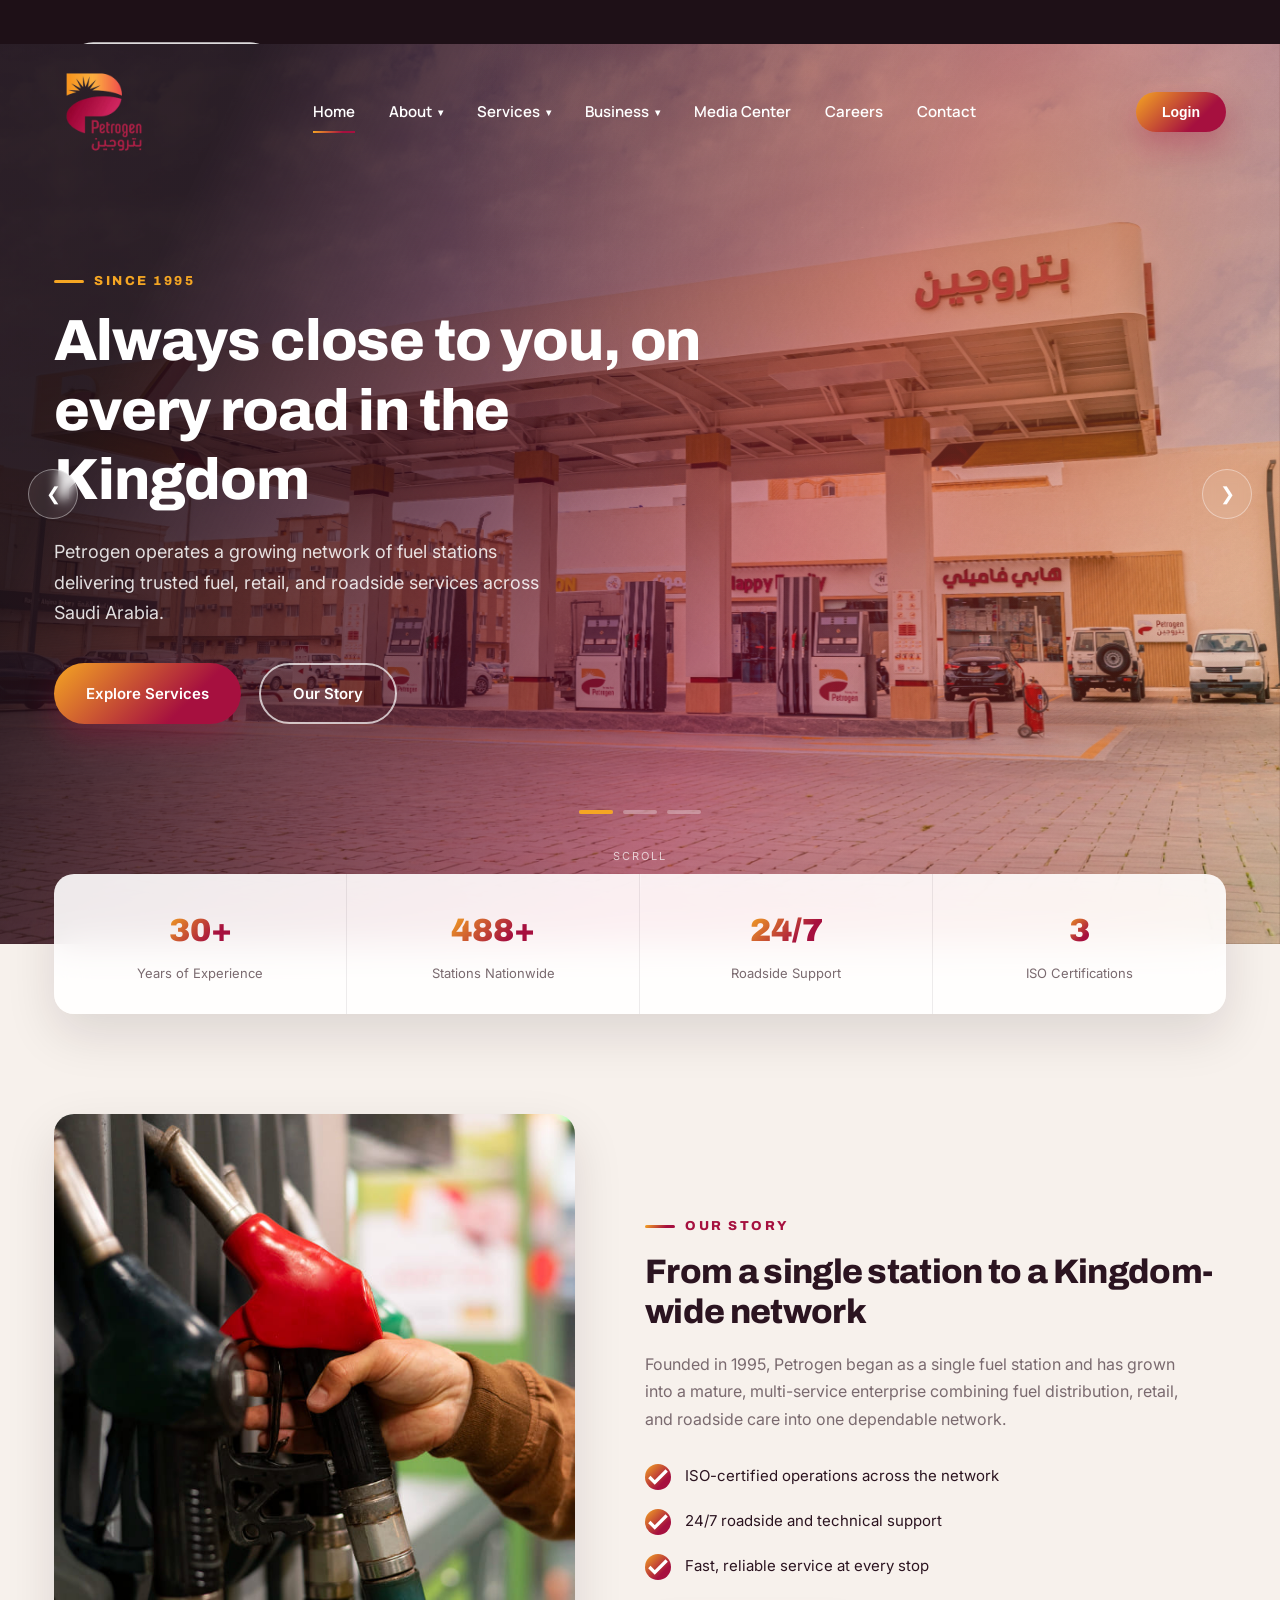
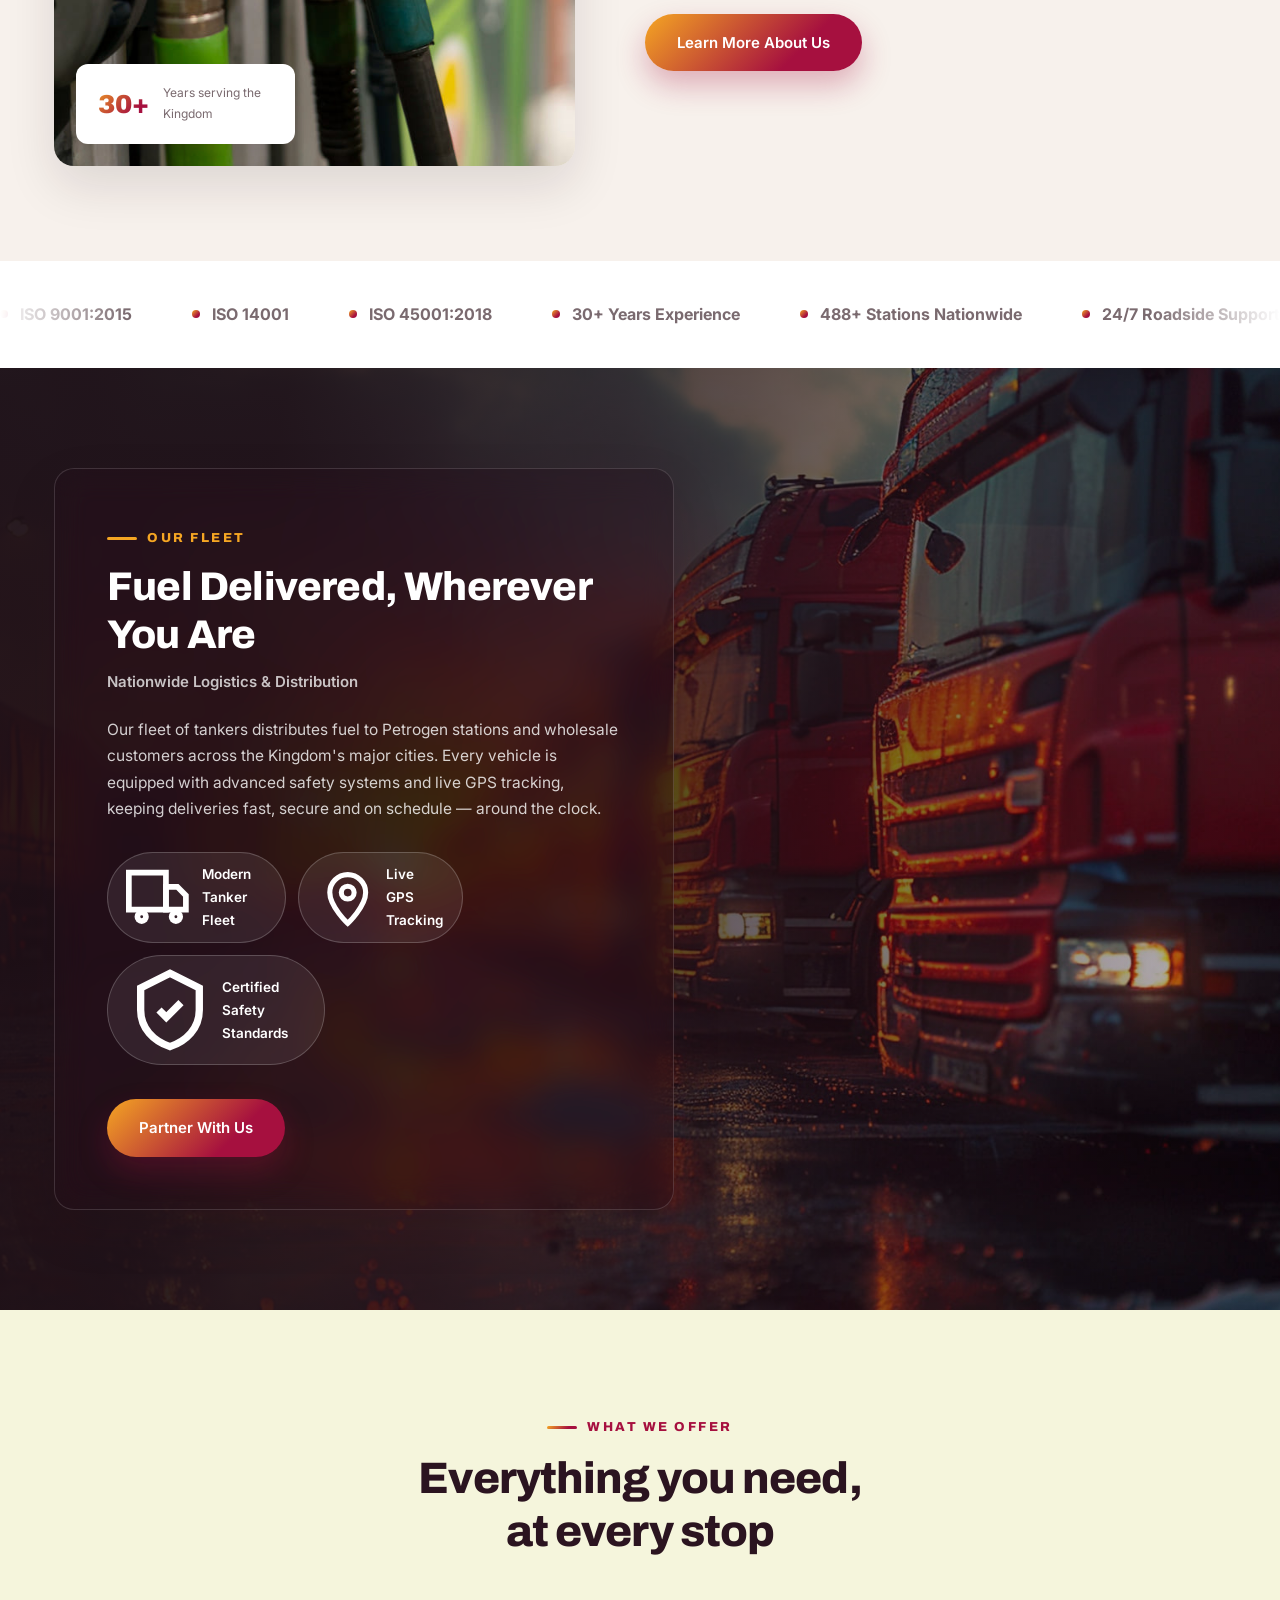
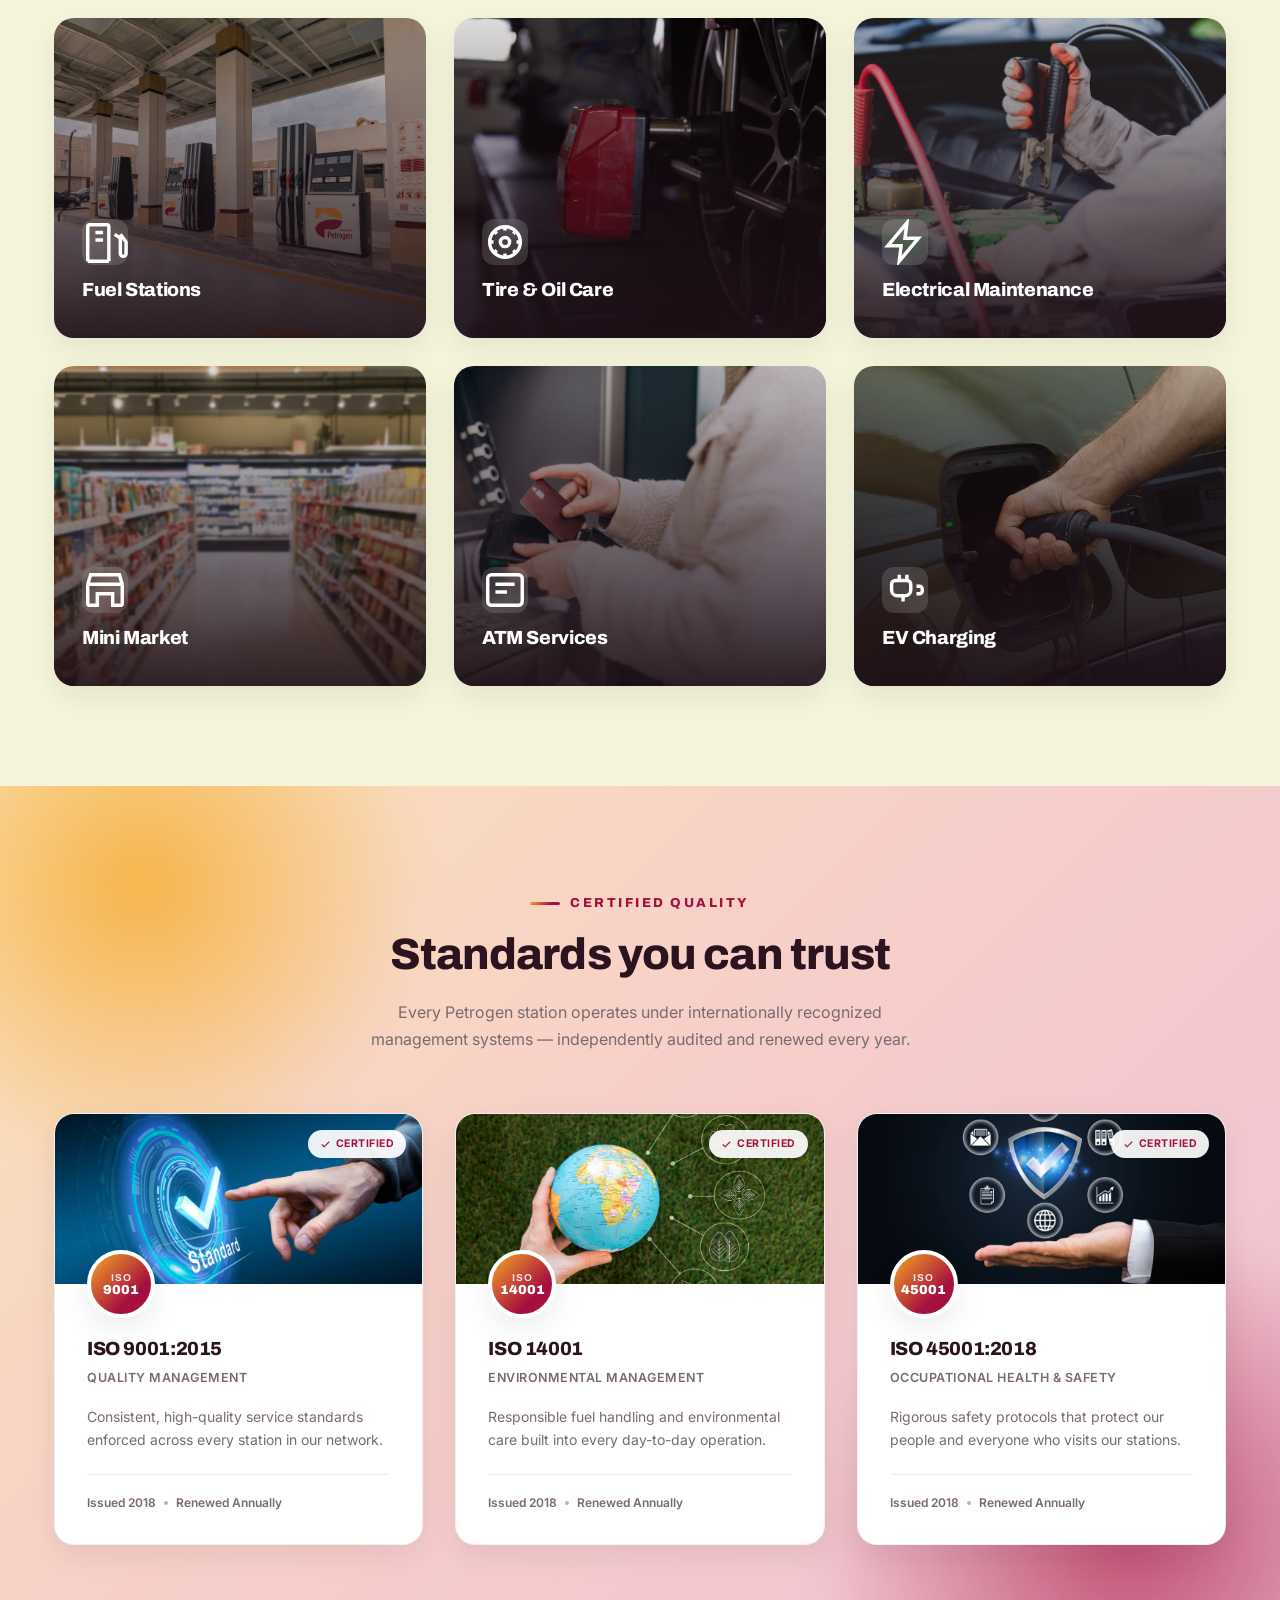
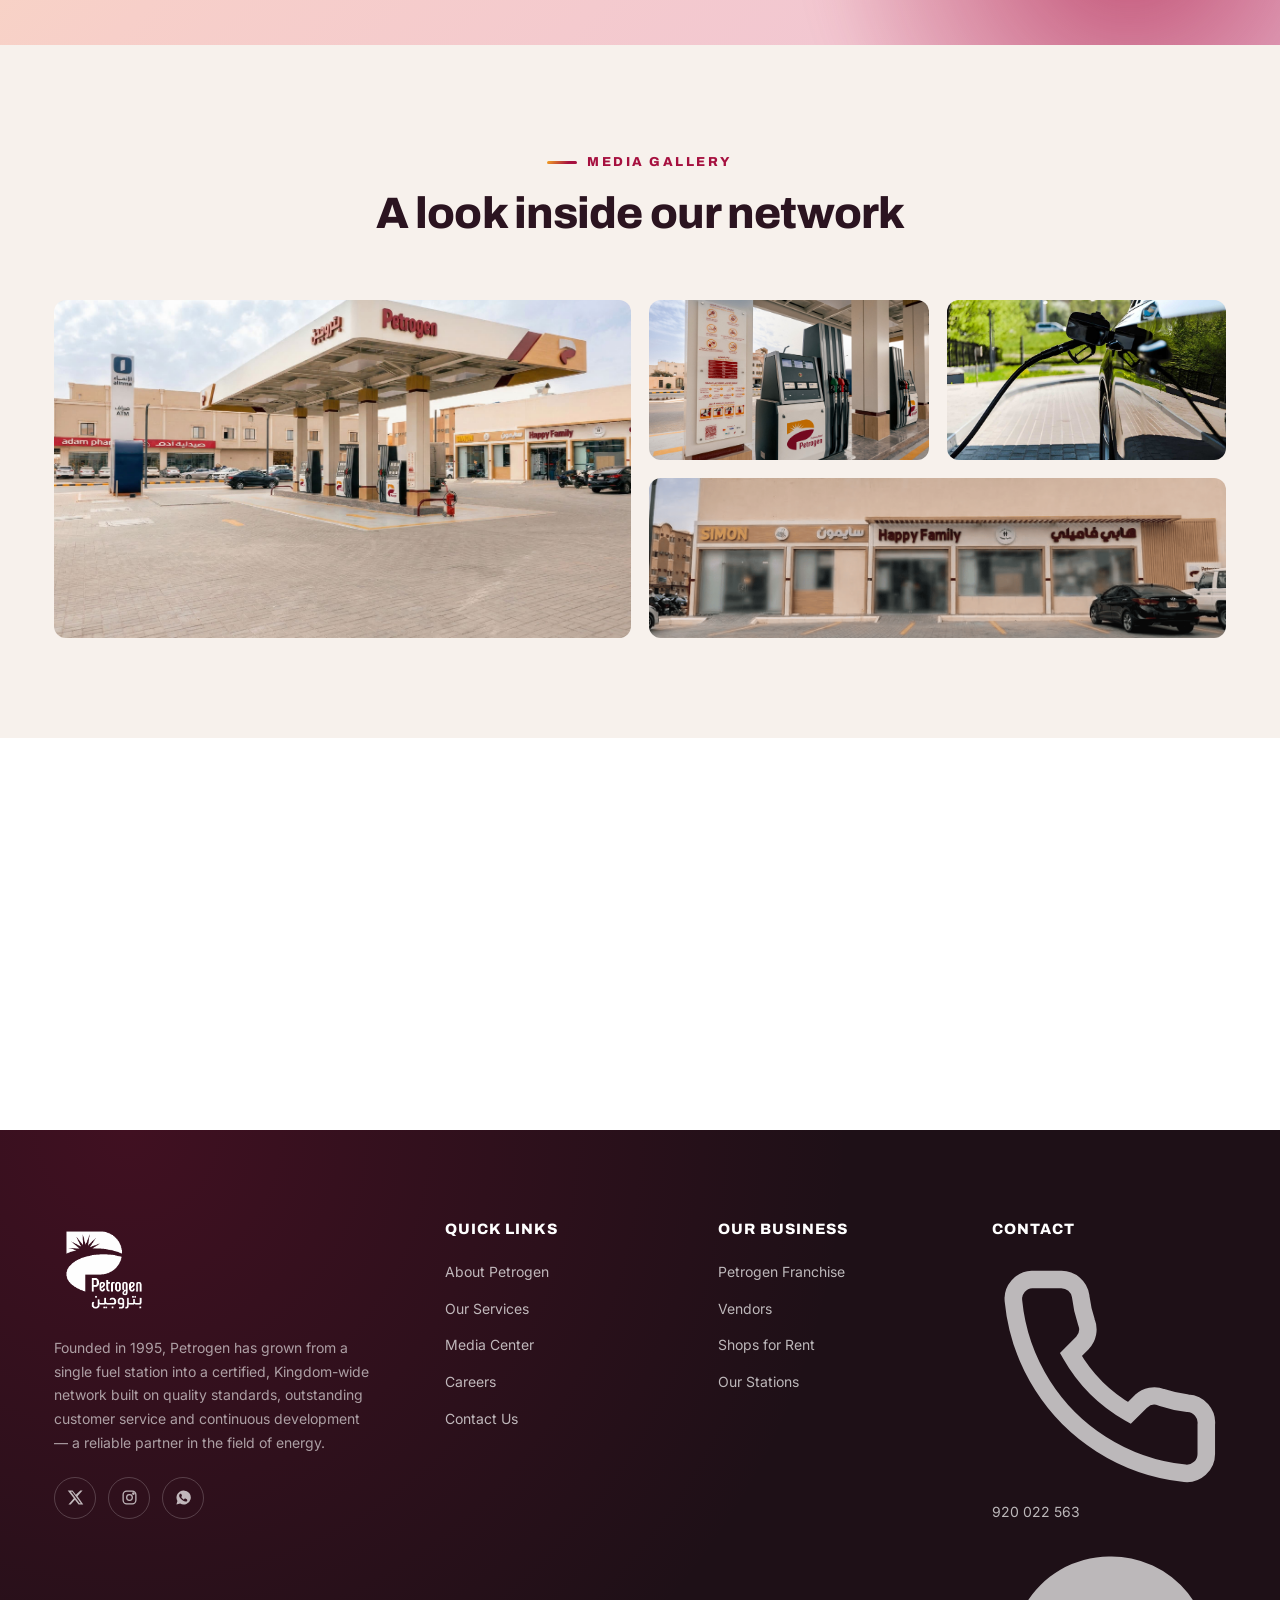
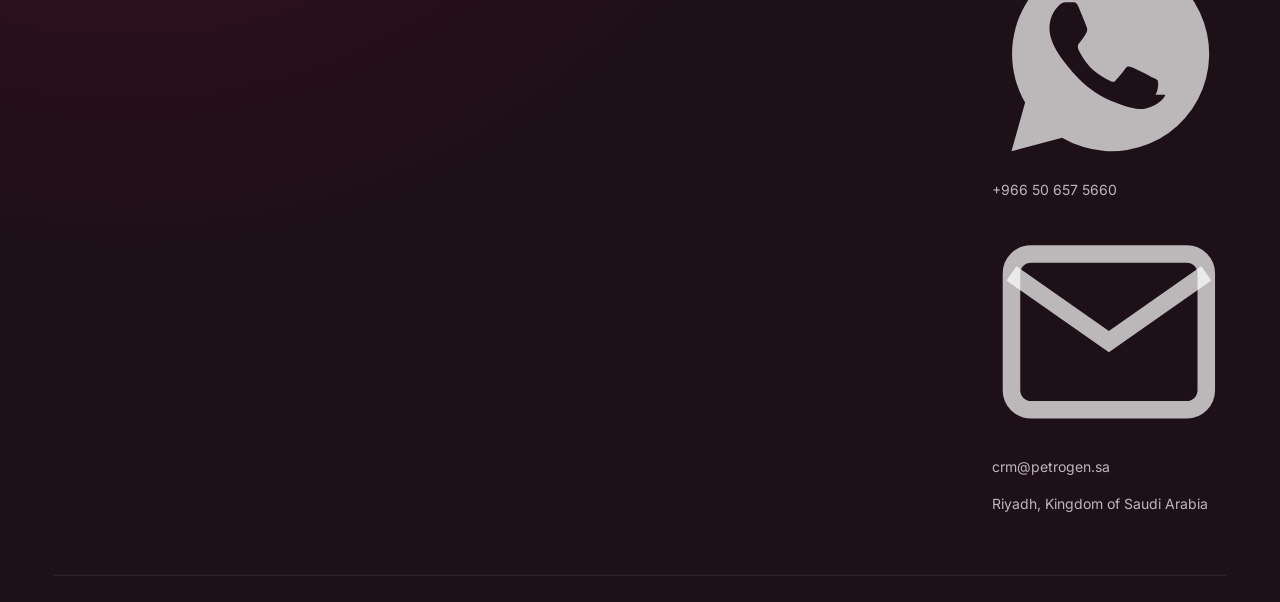
==== commit 38b226b0: "Replace text links with SVG icons in contact section Updated contact information with SVG icons for " ====
--- a/index.html
+++ b/index.html
@@ -19,8 +19,8 @@
 <div class="top-bar" id="topBar">
   <div class="wrapper top-bar-inner">
     <div class="top-bar-left">
-      <a href="mailto:crm@petrogen.sa">✉ crm@petrogen.sa</a>
-      <a href="tel:920022563">☎ 920 022 563</a>
+      <a href="mailto:crm@petrogen.sa"><svg class="inline-icon" viewBox="0 0 24 24" fill="none" stroke="currentColor" stroke-width="1.8"><rect x="2" y="4" width="20" height="16" rx="2"/><path d="M22 6l-10 7L2 6"/></svg>crm@petrogen.sa</a>
+      <a href="tel:920022563"><svg class="inline-icon" viewBox="0 0 24 24" fill="none" stroke="currentColor" stroke-width="1.8"><path d="M22 16.9v3a2 2 0 0 1-2.2 2 19.8 19.8 0 0 1-8.6-3 19.5 19.5 0 0 1-6-6 19.8 19.8 0 0 1-3-8.7A2 2 0 0 1 4.1 2h3a2 2 0 0 1 2 1.7c.1.9.3 1.8.6 2.7a2 2 0 0 1-.4 2.1L8.1 9.7a16 16 0 0 0 6 6l1.2-1.2a2 2 0 0 1 2.1-.4c.9.3 1.8.5 2.7.6a2 2 0 0 1 1.9 2.2z"/></svg>920 022 563</a>
     </div>
     <div class="top-bar-right">
       <a href="#" aria-label="Twitter"><svg viewBox="0 0 24 24" fill="currentColor"><path d="M18.9 2H22l-7.2 8.3L23 22h-6.6l-5.2-6.8L5.2 22H2l7.7-8.9L1 2h6.8l4.7 6.2L18.9 2Zm-1.2 18h1.8L7.4 3.9H5.5L17.7 20Z"/></svg></a>
@@ -209,9 +209,9 @@
       <p class="section-text" data-en="Founded in 1995, Petrogen began as a single fuel station and has grown into a mature, multi-service enterprise combining fuel distribution, retail, and roadside care into one dependable network." data-ar="تأسست بتروجين عام 1995 كمحطة وقود واحدة، وتطورت لتصبح مؤسسة ناضجة متعددة الخدمات تجمع بين توزيع الوقود والتجزئة وخدمات الطريق في شبكة موثوقة واحدة.">Founded in 1995, Petrogen began as a single fuel station and has grown into a mature, multi-service enterprise combining fuel distribution, retail, and roadside care into one dependable network.</p>
 
       <ul class="check-list">
-        <li><span class="check-icon">✓</span><span data-en="ISO-certified operations across the network" data-ar="عمليات معتمدة آيزو في جميع أنحاء الشبكة">ISO-certified operations across the network</span></li>
-        <li><span class="check-icon">✓</span><span data-en="24/7 roadside and technical support" data-ar="دعم فني وطريق على مدار الساعة">24/7 roadside and technical support</span></li>
-        <li><span class="check-icon">✓</span><span data-en="Fast, reliable service at every stop" data-ar="خدمة سريعة وموثوقة في كل محطة">Fast, reliable service at every stop</span></li>
+        <li><span class="check-icon"><svg viewBox="0 0 24 24" fill="none" stroke="currentColor" stroke-width="3"><path d="M20 6L9 17l-5-5"/></svg></span><span data-en="ISO-certified operations across the network" data-ar="عمليات معتمدة آيزو في جميع أنحاء الشبكة">ISO-certified operations across the network</span></li>
+        <li><span class="check-icon"><svg viewBox="0 0 24 24" fill="none" stroke="currentColor" stroke-width="3"><path d="M20 6L9 17l-5-5"/></svg></span><span data-en="24/7 roadside and technical support" data-ar="دعم فني وطريق على مدار الساعة">24/7 roadside and technical support</span></li>
+        <li><span class="check-icon"><svg viewBox="0 0 24 24" fill="none" stroke="currentColor" stroke-width="3"><path d="M20 6L9 17l-5-5"/></svg></span><span data-en="Fast, reliable service at every stop" data-ar="خدمة سريعة وموثوقة في كل محطة">Fast, reliable service at every stop</span></li>
       </ul>
 
       <a href="about.html" class="btn btn-primary" data-en="Learn More About Us" data-ar="اعرف المزيد عنا">Learn More About Us</a>
@@ -257,9 +257,9 @@
       <span class="logistics-tagline" data-en="Nationwide Logistics &amp; Distribution" data-ar="خدمات لوجستية وتوزيع على مستوى المملكة">Nationwide Logistics &amp; Distribution</span>
       <p data-en="Our fleet of tankers distributes fuel to Petrogen stations and wholesale customers across the Kingdom's major cities. Every vehicle is equipped with advanced safety systems and live GPS tracking, keeping deliveries fast, secure and on schedule — around the clock." data-ar="يقوم أسطول شاحنات بتروجين بتوزيع الوقود إلى محطاتنا وعملاء الجملة في كبرى مدن المملكة. كل شاحنة مجهزة بأنظمة سلامة متقدمة ونظام تتبع مباشر عبر GPS، لضمان توصيل سريع وآمن وفي الموعد المحدد على مدار الساعة.">Our fleet of tankers distributes fuel to Petrogen stations and wholesale customers across the Kingdom's major cities. Every vehicle is equipped with advanced safety systems and live GPS tracking, keeping deliveries fast, secure and on schedule — around the clock.</p>
       <div class="logistics-chips">
-        <span class="chip">🚛 <span data-en="Modern Tanker Fleet" data-ar="أسطول شاحنات حديث">Modern Tanker Fleet</span></span>
-        <span class="chip">📍 <span data-en="Live GPS Tracking" data-ar="تتبع مباشر عبر GPS">Live GPS Tracking</span></span>
-        <span class="chip">🛡️ <span data-en="Certified Safety Standards" data-ar="معايير سلامة معتمدة">Certified Safety Standards</span></span>
+        <span class="chip"><svg viewBox="0 0 24 24" fill="none" stroke="currentColor" stroke-width="2"><path d="M1 3h13v13H1z"/><path d="M14 8h4l3 3v5h-7z"/><circle cx="5.5" cy="18.5" r="1.5"/><circle cx="17.5" cy="18.5" r="1.5"/></svg> <span data-en="Modern Tanker Fleet" data-ar="أسطول شاحنات حديث">Modern Tanker Fleet</span></span>
+        <span class="chip"><svg viewBox="0 0 24 24" fill="none" stroke="currentColor" stroke-width="2"><path d="M12 22s7-6.5 7-12a7 7 0 1 0-14 0c0 5.5 7 12 7 12z"/><circle cx="12" cy="10" r="2.5"/></svg> <span data-en="Live GPS Tracking" data-ar="تتبع مباشر عبر GPS">Live GPS Tracking</span></span>
+        <span class="chip"><svg viewBox="0 0 24 24" fill="none" stroke="currentColor" stroke-width="2"><path d="M12 2l8 4v6c0 5-3.5 8.5-8 10-4.5-1.5-8-5-8-10V6l8-4z"/><path d="M9 12l2 2 4-4"/></svg> <span data-en="Certified Safety Standards" data-ar="معايير سلامة معتمدة">Certified Safety Standards</span></span>
       </div>
       <a href="contact.html" class="btn btn-primary" data-en="Partner With Us" data-ar="كن شريكاً معنا">Partner With Us</a>
     </div>
@@ -279,7 +279,7 @@
       <div class="service-card reveal">
         <img class="service-bg" src="images/services-fuel.jpeg" alt="" onerror="this.onerror=null;this.src='https://picsum.photos/seed/petrogen-s1/600/500'">
         <div class="service-content">
-          <div class="service-icon">⛽</div>
+          <div class="service-icon"><svg viewBox="0 0 24 24" fill="none" stroke="currentColor" stroke-width="1.8"><path d="M3 22V4a1 1 0 0 1 1-1h9a1 1 0 0 1 1 1v18M3 22h11M17 8l3 2v8a1.5 1.5 0 0 0 3 0v-6l-3-4M7 7h4M7 11h4"/></svg></div>
           <h3 data-en="Fuel Stations" data-ar="محطات الوقود">Fuel Stations</h3>
           <p data-en="91-95 gasoline and diesel, dispensed fast and safely, network-wide." data-ar="بنزين 91-95 والديزل، يُصرف بسرعة وأمان في جميع محطاتنا.">91-95 gasoline and diesel, dispensed fast and safely, network-wide.</p>
         </div>
@@ -287,7 +287,7 @@
       <div class="service-card reveal">
         <img class="service-bg" src="images/service-tires.jpg" alt="" onerror="this.onerror=null;this.src='https://picsum.photos/seed/petrogen-s2/600/500'">
         <div class="service-content">
-          <div class="service-icon">🛞</div>
+          <div class="service-icon"><svg viewBox="0 0 24 24" fill="none" stroke="currentColor" stroke-width="1.8"><circle cx="12" cy="12" r="8"/><circle cx="12" cy="12" r="2.4"/><path d="M12 4v2M12 18v2M4 12h2M18 12h2M6.3 6.3l1.4 1.4M16.3 16.3l1.4 1.4M6.3 17.7l1.4-1.4M16.3 7.7l1.4-1.4"/></svg></div>
           <h3 data-en="Tire &amp; Oil Care" data-ar="خدمة الإطارات والزيوت">Tire &amp; Oil Care</h3>
           <p data-en="On-the-spot tire repair and quick oil changes to keep you moving." data-ar="إصلاح إطارات فوري وتغيير زيت سريع لإبقائك في حركة مستمرة.">On-the-spot tire repair and quick oil changes to keep you moving.</p>
         </div>
@@ -295,7 +295,7 @@
       <div class="service-card reveal">
         <img class="service-bg" src="images/service-electrical.jpg" alt="" onerror="this.onerror=null;this.src='https://picsum.photos/seed/petrogen-s3/600/500'">
         <div class="service-content">
-          <div class="service-icon">🔧</div>
+          <div class="service-icon"><svg viewBox="0 0 24 24" fill="none" stroke="currentColor" stroke-width="1.8"><path d="M13 2 3 14h7l-1 8 10-12h-7l1-8z"/></svg></div>
           <h3 data-en="Electrical Maintenance" data-ar="الصيانة الكهربائية">Electrical Maintenance</h3>
           <p data-en="Certified technicians handle diagnostics and electrical repairs." data-ar="فنيون معتمدون يقومون بالتشخيص والإصلاحات الكهربائية.">Certified technicians handle diagnostics and electrical repairs.</p>
         </div>
@@ -303,7 +303,7 @@
       <div class="service-card reveal">
         <img class="service-bg" src="images/service-market.jpg" alt="" onerror="this.onerror=null;this.src='https://picsum.photos/seed/petrogen-s4/600/500'">
         <div class="service-content">
-          <div class="service-icon">🛒</div>
+          <div class="service-icon"><svg viewBox="0 0 24 24" fill="none" stroke="currentColor" stroke-width="1.8"><path d="M3 9l1.5-5h15L21 9M3 9v10a1 1 0 0 0 1 1h4v-6h8v6h4a1 1 0 0 0 1-1V9M3 9h18"/></svg></div>
           <h3 data-en="Mini Market" data-ar="سوبر ماركت">Mini Market</h3>
           <p data-en="Grab a meal or everyday essentials without leaving the station." data-ar="احصل على وجبة أو مستلزماتك اليومية دون مغادرة المحطة.">Grab a meal or everyday essentials without leaving the station.</p>
         </div>
@@ -311,7 +311,7 @@
       <div class="service-card reveal">
         <img class="service-bg" src="images/service-atm.jpg" alt="" onerror="this.onerror=null;this.src='https://picsum.photos/seed/petrogen-s5/600/500'">
         <div class="service-content">
-          <div class="service-icon">🏧</div>
+          <div class="service-icon"><svg viewBox="0 0 24 24" fill="none" stroke="currentColor" stroke-width="1.8"><rect x="3" y="4" width="18" height="16" rx="2"/><path d="M7 9h10M7 13h6M12 17h.01"/></svg></div>
           <h3 data-en="ATM Services" data-ar="خدمات الصراف الآلي">ATM Services</h3>
           <p data-en="On-site ATMs for fast, convenient cash access, day or night." data-ar="أجهزة صراف آلي في الموقع لسحب نقدي سريع، ليلاً أو نهاراً.">On-site ATMs for fast, convenient cash access, day or night.</p>
         </div>
@@ -319,7 +319,7 @@
       <div class="service-card reveal">
         <img class="service-bg" src="images/service-ev.jpg" alt="" onerror="this.onerror=null;this.src='https://picsum.photos/seed/petrogen-s6/600/500'">
         <div class="service-content">
-          <div class="service-icon">🔌</div>
+          <div class="service-icon"><svg viewBox="0 0 24 24" fill="none" stroke="currentColor" stroke-width="1.8"><path d="M7 7h6a2 2 0 0 1 2 2v3a3 3 0 0 1-3 3H8a3 3 0 0 1-3-3V9a2 2 0 0 1 2-2z"/><path d="M9 4v3M13 4v3M11 15v3"/><path d="M18 10h1.5a1.5 1.5 0 0 1 1.5 1.5v1a1.5 1.5 0 0 1-1.5 1.5H18"/></svg></div>
           <h3 data-en="EV Charging" data-ar="شحن السيارات الكهربائية">EV Charging</h3>
           <p data-en="Fast, modern charging points built for electric vehicles." data-ar="نقاط شحن سريعة وحديثة مخصصة للسيارات الكهربائية.">Fast, modern charging points built for electric vehicles.</p>
         </div>
@@ -495,9 +495,9 @@
 
       <div>
         <h4 data-en="Contact" data-ar="تواصل">Contact</h4>
-        <a href="tel:920022563">☎ 920 022 563</a>
-        <a href="https://wa.me/966506575660">💬 +966 50 657 5660</a>
-        <a href="mailto:crm@petrogen.sa">✉ crm@petrogen.sa</a>
+        <a href="tel:920022563"><svg class="inline-icon" viewBox="0 0 24 24" fill="none" stroke="currentColor" stroke-width="1.8"><path d="M22 16.9v3a2 2 0 0 1-2.2 2 19.8 19.8 0 0 1-8.6-3 19.5 19.5 0 0 1-6-6 19.8 19.8 0 0 1-3-8.7A2 2 0 0 1 4.1 2h3a2 2 0 0 1 2 1.7c.1.9.3 1.8.6 2.7a2 2 0 0 1-.4 2.1L8.1 9.7a16 16 0 0 0 6 6l1.2-1.2a2 2 0 0 1 2.1-.4c.9.3 1.8.5 2.7.6a2 2 0 0 1 1.9 2.2z"/></svg>920 022 563</a>
+        <a href="https://wa.me/966506575660"><svg class="inline-icon" viewBox="0 0 24 24" fill="currentColor"><path d="M12 2a10 10 0 0 0-8.6 15L2 22l5.2-1.4A10 10 0 1 0 12 2zm5.8 14.2c-.2.7-1.4 1.3-2 1.4-.5.1-1.1.2-3.6-.8-3-1.2-4.9-4.2-5.1-4.4-.1-.2-1.2-1.6-1.2-3 0-1.4.7-2.1 1-2.4.3-.3.6-.3.8-.3h.6c.2 0 .4 0 .6.5.2.5.8 1.9.8 2 .1.2.1.4 0 .6-.6 1.2-1.2 1.1-.7 2 .9 1.7 1.8 2.3 3.2 3 .2.1.4.1.5-.1.2-.2.8-.9 1-1.2.2-.3.4-.2.7-.1.3.1 1.7.8 2 1 .3.1.5.2.6.3.1.2.1.9-.2 1.5z"/></svg>+966 50 657 5660</a>
+        <a href="mailto:crm@petrogen.sa"><svg class="inline-icon" viewBox="0 0 24 24" fill="none" stroke="currentColor" stroke-width="1.8"><rect x="2" y="4" width="20" height="16" rx="2"/><path d="M22 6l-10 7L2 6"/></svg>crm@petrogen.sa</a>
         <span data-en="Riyadh, Kingdom of Saudi Arabia" data-ar="الرياض، المملكة العربية السعودية">Riyadh, Kingdom of Saudi Arabia</span>
       </div>
     </div>
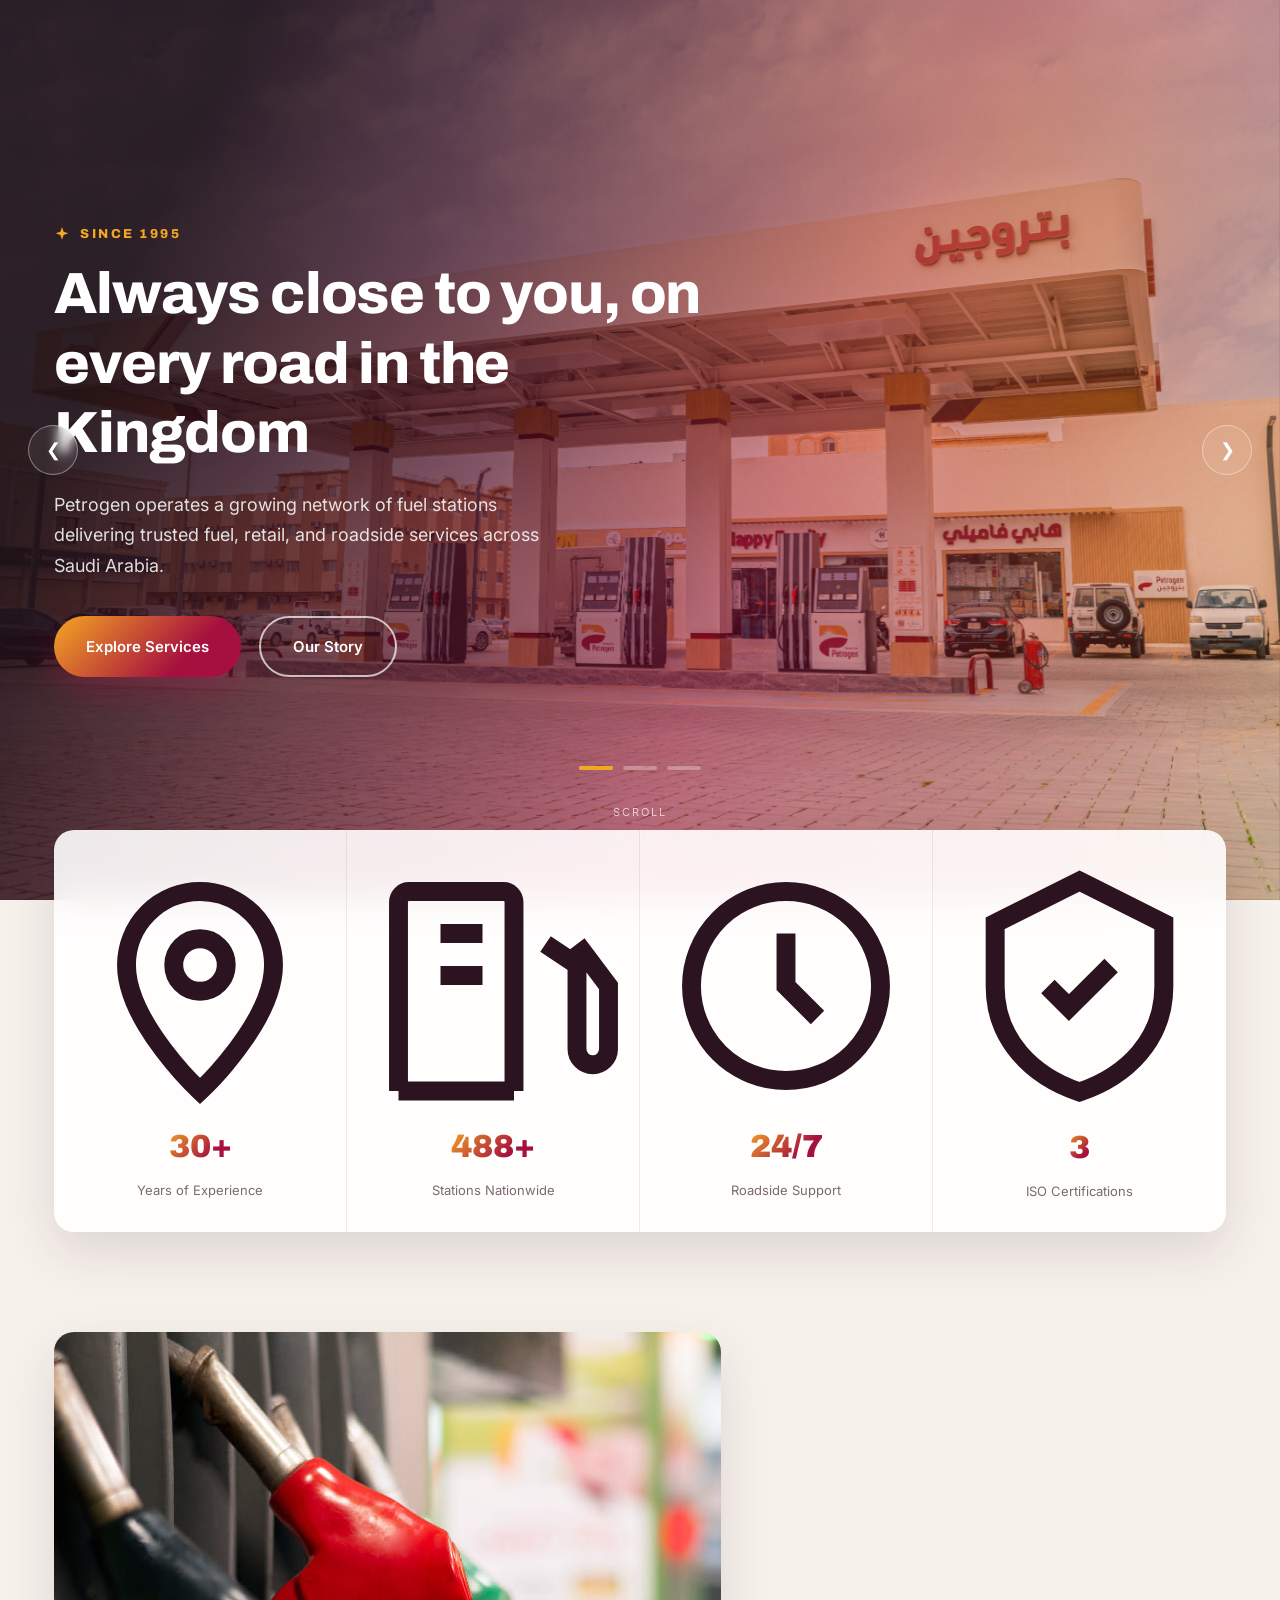
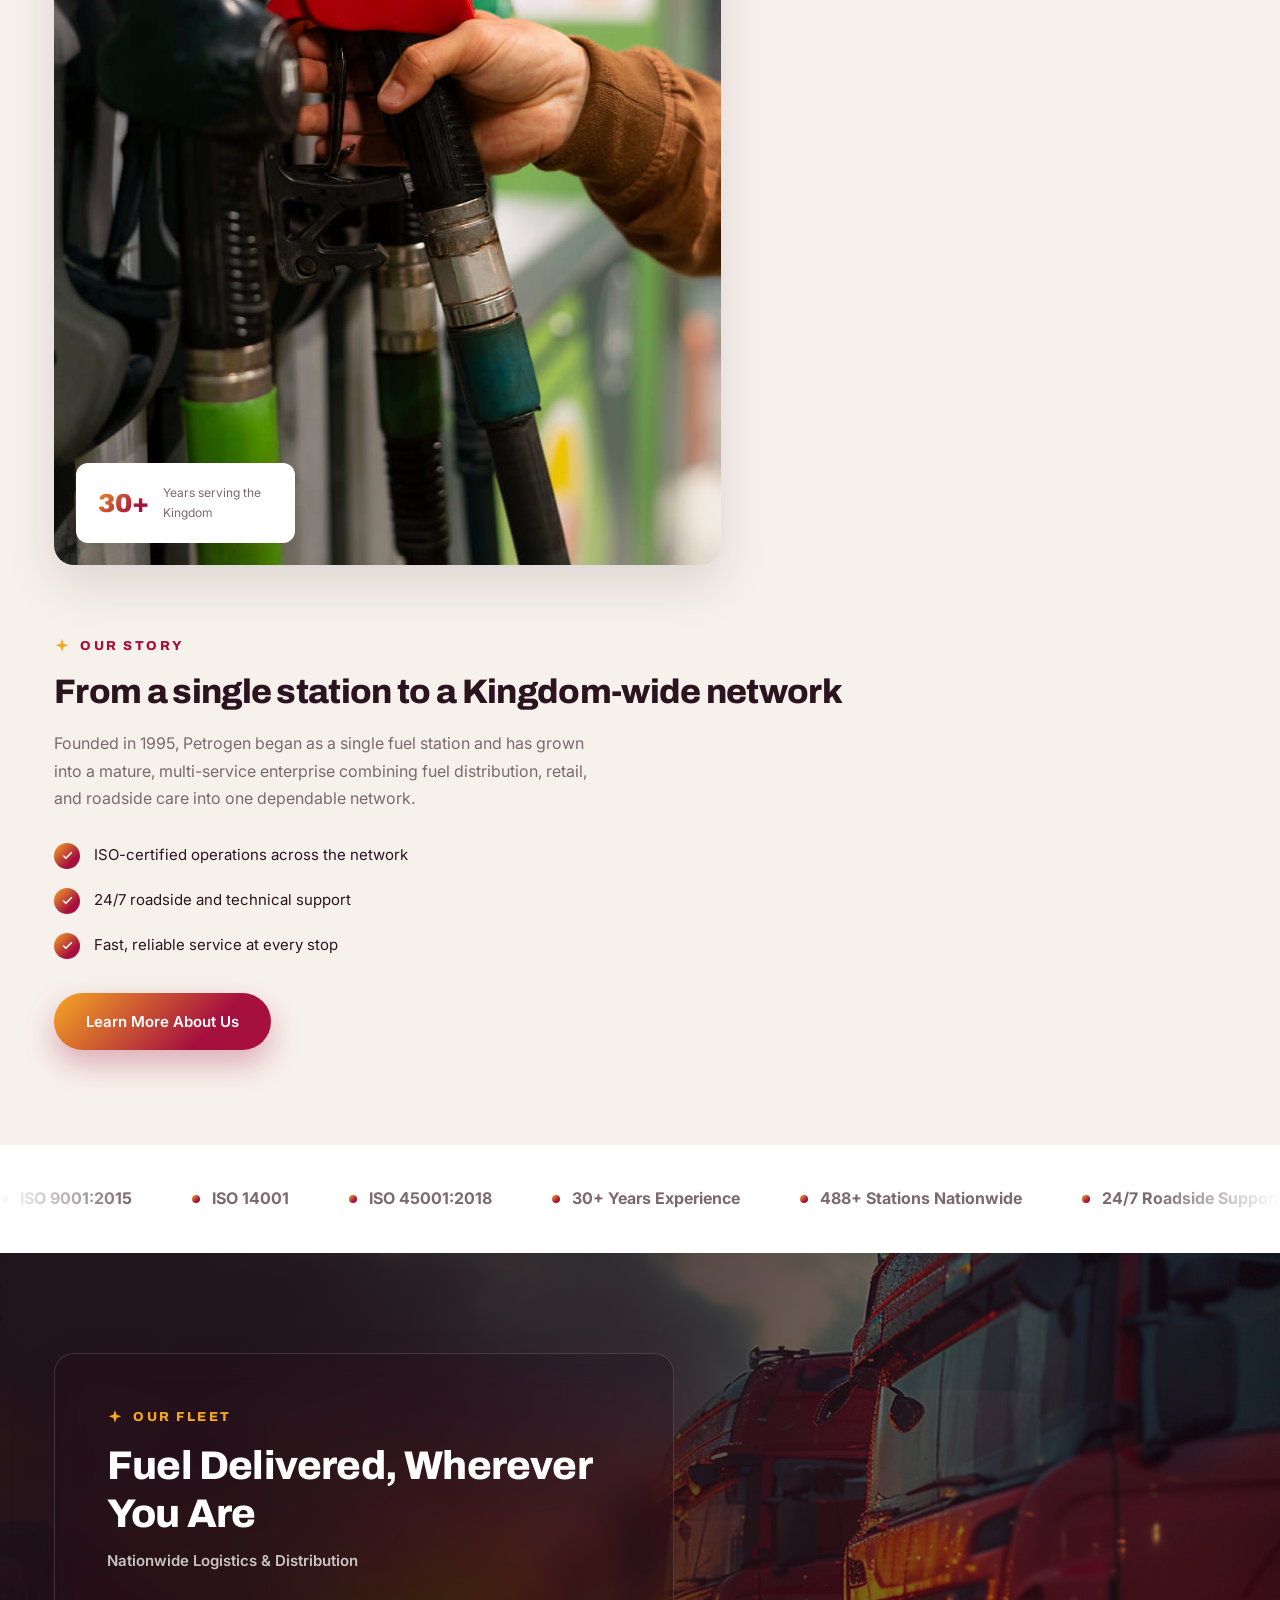
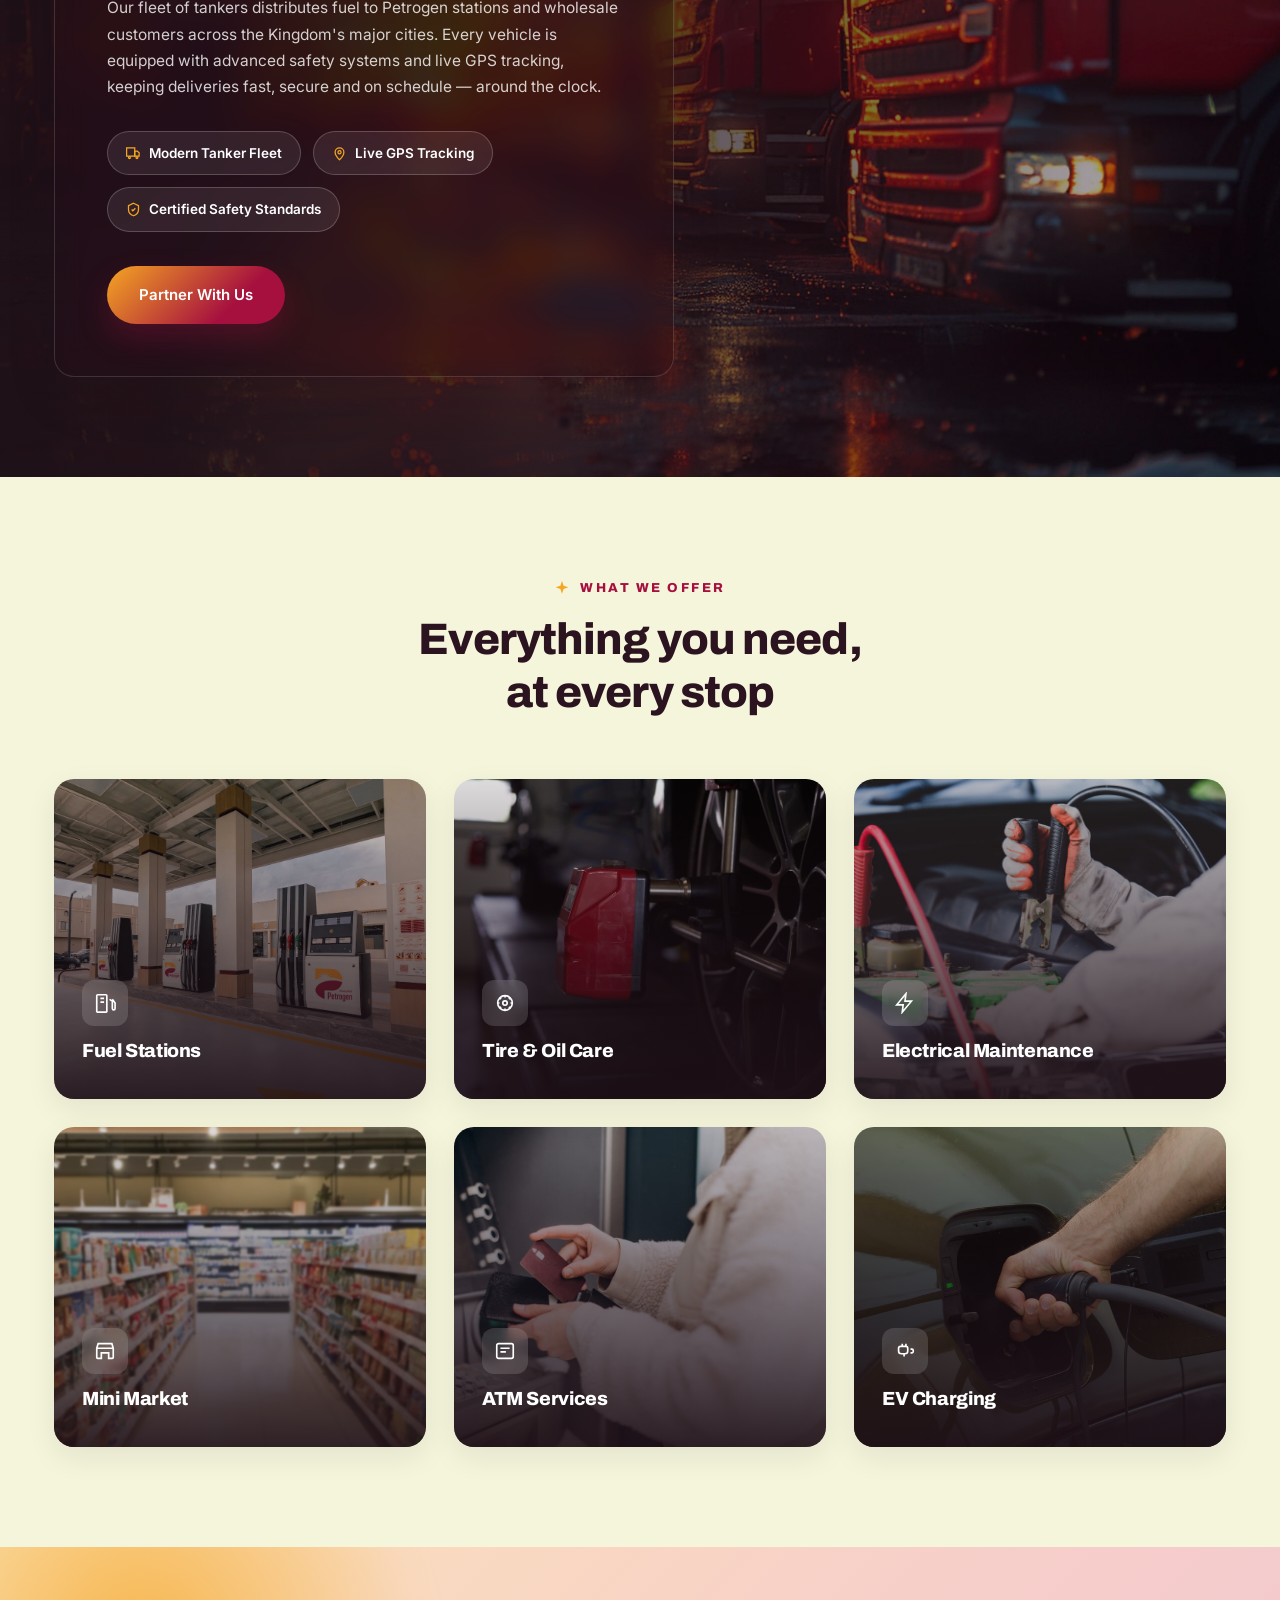
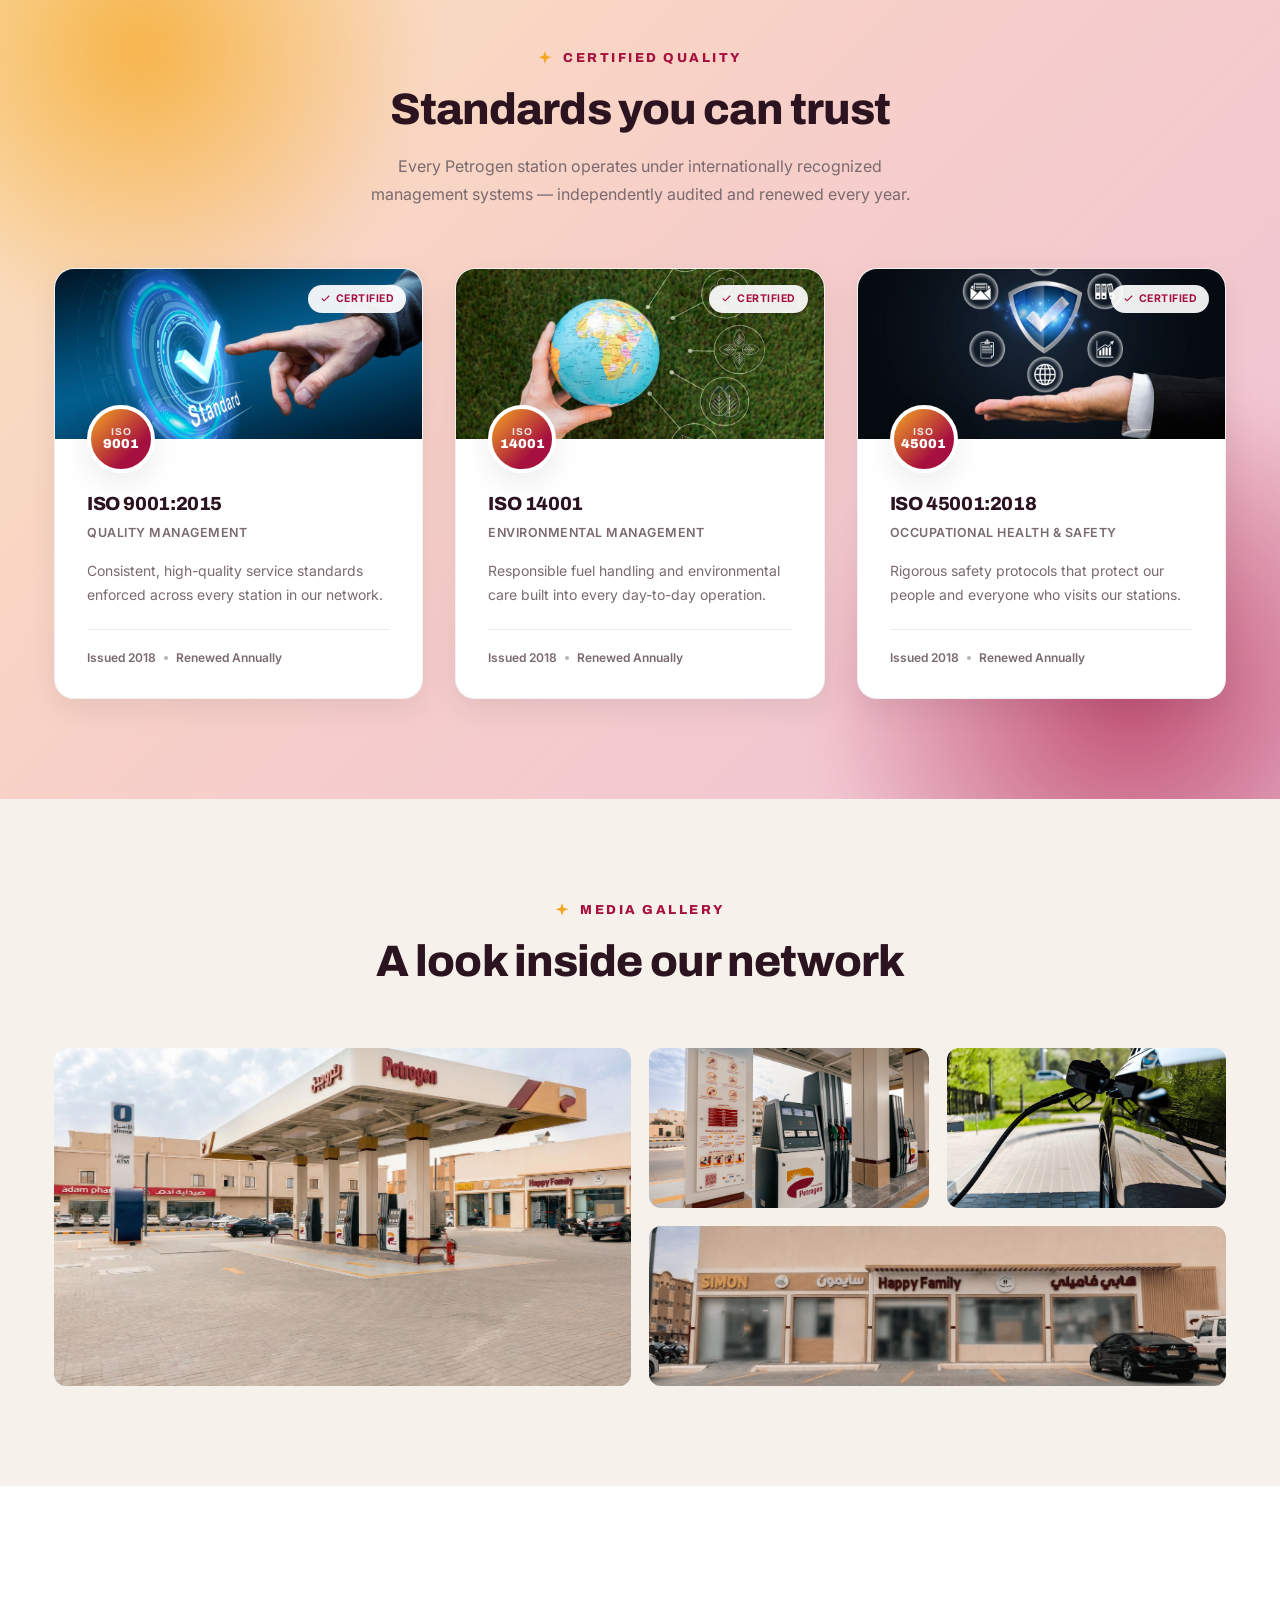
==== commit c22d7bd5: "Remove top bar and update footer scripts" ====
--- a/index.html
+++ b/index.html
@@ -11,93 +11,7 @@
 </head>
 <body>
 
-<!-- =========================================================
-     TOP INFO BAR
-     Only visible before the user scrolls. Hidden by script.js
-     once the page is scrolled, leaving just the sticky header.
-     ========================================================= -->
-<div class="top-bar" id="topBar">
-  <div class="wrapper top-bar-inner">
-    <div class="top-bar-left">
-      <a href="mailto:crm@petrogen.sa"><svg class="inline-icon" viewBox="0 0 24 24" fill="none" stroke="currentColor" stroke-width="1.8"><rect x="2" y="4" width="20" height="16" rx="2"/><path d="M22 6l-10 7L2 6"/></svg>crm@petrogen.sa</a>
-      <a href="tel:920022563"><svg class="inline-icon" viewBox="0 0 24 24" fill="none" stroke="currentColor" stroke-width="1.8"><path d="M22 16.9v3a2 2 0 0 1-2.2 2 19.8 19.8 0 0 1-8.6-3 19.5 19.5 0 0 1-6-6 19.8 19.8 0 0 1-3-8.7A2 2 0 0 1 4.1 2h3a2 2 0 0 1 2 1.7c.1.9.3 1.8.6 2.7a2 2 0 0 1-.4 2.1L8.1 9.7a16 16 0 0 0 6 6l1.2-1.2a2 2 0 0 1 2.1-.4c.9.3 1.8.5 2.7.6a2 2 0 0 1 1.9 2.2z"/></svg>920 022 563</a>
-    </div>
-    <div class="top-bar-right">
-      <a href="#" aria-label="Twitter"><svg viewBox="0 0 24 24" fill="currentColor"><path d="M18.9 2H22l-7.2 8.3L23 22h-6.6l-5.2-6.8L5.2 22H2l7.7-8.9L1 2h6.8l4.7 6.2L18.9 2Zm-1.2 18h1.8L7.4 3.9H5.5L17.7 20Z"/></svg></a>
-      <a href="#" aria-label="Instagram"><svg viewBox="0 0 24 24" fill="none" stroke="currentColor" stroke-width="1.8"><rect x="3" y="3" width="18" height="18" rx="5"/><circle cx="12" cy="12" r="4"/><circle cx="17.5" cy="6.5" r="1"/></svg></a>
-      <a href="https://wa.me/966506575660" aria-label="WhatsApp"><svg viewBox="0 0 24 24" fill="currentColor"><path d="M12 2a10 10 0 0 0-8.6 15L2 22l5.2-1.4A10 10 0 1 0 12 2zm5.8 14.2c-.2.7-1.4 1.3-2 1.4-.5.1-1.1.2-3.6-.8-3-1.2-4.9-4.2-5.1-4.4-.1-.2-1.2-1.6-1.2-3 0-1.4.7-2.1 1-2.4.3-.3.6-.3.8-.3h.6c.2 0 .4 0 .6.5.2.5.8 1.9.8 2 .1.2.1.4 0 .6-.6 1.2-1.2 1.1-.7 2 .9 1.7 1.8 2.3 3.2 3 .2.1.4.1.5-.1.2-.2.8-.9 1-1.2.2-.3.4-.2.7-.1.3.1 1.7.8 2 1 .3.1.5.2.6.3.1.2.1.9-.2 1.5z"/></svg></a>
-      <button id="langBtn" class="lang-btn">AR / العربية</button>
-    </div>
-  </div>
-</div>
-
-<!-- =========================================================
-     HEADER / NAVIGATION
-     Transparent on top of the hero. Turns solid + sticky
-     once the page is scrolled (class "scrolled" added by JS).
-     ========================================================= -->
-<header class="site-header" id="siteHeader">
-  <div class="wrapper header-inner">
-
-    <a href="index.html" class="logo">
-      <span class="logo-mark"><img src="images/petrogen_logo.png" alt="" onerror="this.remove()"></span>
-    </a>
-
-    <nav class="main-nav" id="mainNav">
-      <ul class="nav-list">
-        <li class="nav-item">
-          <a href="index.html" class="active" data-en="Home" data-ar="الرئيسية">Home</a>
-        </li>
-        <li class="nav-item has-dropdown">
-          <a href="about.html"><span data-en="About" data-ar="من نحن">About</span> <span class="caret">▾</span></a>
-          <ul class="dropdown">
-            <li><a href="about.html" data-en="About Petrogen" data-ar="عن بتروجين">About Petrogen</a></li>
-            <li><a href="about.html" data-en="Our Vision" data-ar="رؤيتنا">Our Vision</a></li>
-            <li><a href="about.html" data-en="Our Message" data-ar="رسالتنا">Our Message</a></li>
-            <li><a href="about.html" data-en="Our Values" data-ar="قيمنا">Our Values</a></li>
-            <li><a href="about.html" data-en="Our Team" data-ar="فريقنا">Our Team</a></li>
-            <li><a href="about.html" data-en="Credits &amp; Successes" data-ar="الإنجازات والنجاحات">Credits &amp; Successes</a></li>
-          </ul>
-        </li>
-        <li class="nav-item has-dropdown">
-          <a href="index.html#services"><span data-en="Services" data-ar="خدماتنا">Services</span> <span class="caret">▾</span></a>
-          <ul class="dropdown">
-            <li><a href="index.html#services" data-en="Fuel &amp; Gas Stations" data-ar="محطات الوقود">Fuel &amp; Gas Stations</a></li>
-            <li><a href="index.html#services" data-en="Electric Vehicle Charging" data-ar="شحن السيارات الكهربائية">Electric Vehicle Charging</a></li>
-            <li><a href="about.html" data-en="Environmental Health &amp; Safety" data-ar="الصحة والسلامة البيئية">Environmental Health &amp; Safety</a></li>
-            <li><a href="index.html#services" data-en="Logistics" data-ar="الخدمات اللوجستية">Logistics</a></li>
-          </ul>
-        </li>
-        <li class="nav-item has-dropdown">
-          <a href="contact.html"><span data-en="Business" data-ar="أعمالنا">Business</span> <span class="caret">▾</span></a>
-          <ul class="dropdown">
-            <li><a href="contact.html" data-en="Petrogen Franchise" data-ar="امتياز بتروجين">Petrogen Franchise</a></li>
-            <li><a href="contact.html" data-en="Vendors" data-ar="الموردون">Vendors</a></li>
-            <li><a href="contact.html" data-en="Shops for Rent" data-ar="محلات للإيجار">Shops for Rent</a></li>
-            <li><a href="index.html#gallery" data-en="Our Stations" data-ar="محطاتنا">Our Stations</a></li>
-          </ul>
-        </li>
-        <li class="nav-item">
-          <a href="index.html#gallery" data-en="Media Center" data-ar="المركز الإعلامي">Media Center</a>
-        </li>
-        <li class="nav-item">
-          <a href="contact.html" data-en="Careers" data-ar="وظائف">Careers</a>
-        </li>
-        <li class="nav-item">
-          <a href="contact.html" data-en="Contact" data-ar="اتصل بنا">Contact</a>
-        </li>
-      </ul>
-    </nav>
-
-    <div class="header-actions">
-      <button class="btn btn-primary" id="loginBtn" data-en="Login" data-ar="تسجيل الدخول">Login</button>
-      <button class="menu-toggle" id="menuToggle" aria-label="Open menu">
-        <span></span><span></span><span></span>
-      </button>
-    </div>
-
-  </div>
-</header>
+<script src="header.js"></script>
 
 <!-- =========================================================
      HERO SLIDER
@@ -145,7 +59,7 @@
         <h1 data-en="Own a Petrogen franchise, build a lasting business" data-ar="امتلك امتياز بتروجين، وابنِ عملاً مستداماً">Own a Petrogen franchise, build a lasting business</h1>
         <p data-en="Join a certified, ISO-compliant network with three decades of operating experience across the Kingdom." data-ar="انضم إلى شبكة معتمدة ومطابقة لمعايير الآيزو بخبرة تشغيلية تمتد لثلاثة عقود في أنحاء المملكة.">Join a certified, ISO-compliant network with three decades of operating experience across the Kingdom.</p>
         <div class="hero-buttons">
-          <a href="contact.html" class="btn btn-primary" data-en="Franchise With Us" data-ar="امتياز معنا">Franchise With Us</a>
+          <a href="franchise.html" class="btn btn-primary" data-en="Franchise With Us" data-ar="امتياز معنا">Franchise With Us</a>
           <a href="contact.html" class="btn btn-outline btn-white" data-en="Talk to Us" data-ar="تحدث معنا">Talk to Us</a>
         </div>
       </div>
@@ -170,18 +84,22 @@
   <div class="wrapper">
     <div class="trust-strip reveal">
       <div class="trust-item">
+        <div class="trust-icon"><svg viewBox="0 0 24 24" fill="none" stroke="currentColor" stroke-width="1.8"><path d="M12 22s7-6.5 7-12a7 7 0 1 0-14 0c0 5.5 7 12 7 12z"/><circle cx="12" cy="10" r="2.5"/></svg></div>
         <span class="trust-num" data-count="30" data-suffix="+">0</span>
         <p data-en="Years of Experience" data-ar="سنوات الخبرة">Years of Experience</p>
       </div>
       <div class="trust-item">
+        <div class="trust-icon"><svg viewBox="0 0 24 24" fill="none" stroke="currentColor" stroke-width="1.8"><path d="M3 22V4a1 1 0 0 1 1-1h9a1 1 0 0 1 1 1v18M3 22h11M17 8l3 2v8a1.5 1.5 0 0 0 3 0v-6l-3-4M7 7h4M7 11h4"/></svg></div>
         <span class="trust-num" data-count="488" data-suffix="+">0</span>
         <p data-en="Stations Nationwide" data-ar="محطة في أنحاء المملكة">Stations Nationwide</p>
       </div>
       <div class="trust-item">
+        <div class="trust-icon"><svg viewBox="0 0 24 24" fill="none" stroke="currentColor" stroke-width="1.8"><circle cx="12" cy="12" r="9"/><path d="M12 7v5l3 3"/></svg></div>
         <span class="trust-num" data-count="24" data-suffix="/7">0</span>
         <p data-en="Roadside Support" data-ar="دعم على الطريق">Roadside Support</p>
       </div>
       <div class="trust-item">
+        <div class="trust-icon"><svg viewBox="0 0 24 24" fill="none" stroke="currentColor" stroke-width="1.8"><path d="M12 2l8 4v6c0 5-3.5 8.5-8 10-4.5-1.5-8-5-8-10V6l8-4z"/><path d="M9 12l2 2 4-4"/></svg></div>
         <span class="trust-num" data-count="3">0</span>
         <p data-en="ISO Certifications" data-ar="شهادات آيزو">ISO Certifications</p>
       </div>
@@ -195,11 +113,13 @@
 <section class="section" id="about">
   <div class="wrapper about-grid" style="margin-bottom: -5px;">
 
-    <div class="about-image reveal reveal-left">
-      <img src="images/about-station.jpg" alt="Petrogen station" onerror="this.onerror=null;this.src='https://picsum.photos/seed/petrogen-about/800/900'">
-      <div class="about-badge">
-        <span class="trust-num" data-count="30" data-suffix="+">0</span>
-        <p data-en="Years serving the Kingdom" data-ar="عاماً في خدمة المملكة">Years serving the Kingdom</p>
+    <div class="about-image-wrap reveal reveal-left">
+      <div class="about-image">
+        <img src="images/about-station.jpg" alt="Petrogen station" onerror="this.onerror=null;this.src='https://picsum.photos/seed/petrogen-about/800/900'">
+        <div class="about-badge">
+          <span class="trust-num" data-count="30" data-suffix="+">0</span>
+          <p data-en="Years serving the Kingdom" data-ar="عاماً في خدمة المملكة">Years serving the Kingdom</p>
+        </div>
       </div>
     </div>
 
@@ -441,96 +361,7 @@
   </div>
 </section>
 
-<!-- =========================================================
-     CONTACT / FOOTER
-     ========================================================= -->
-<footer class="site-footer">
-  <div class="wrapper">
-
-    <!-- <div class="footer-top">
-      <div>
-        <h3 data-en="Stay up to date with Petrogen" data-ar="ابقَ على اطلاع مع بتروجين">Stay up to date with Petrogen</h3>
-        <p data-en="Get news on new stations, franchise openings and offers straight to your inbox." data-ar="احصل على أخبار المحطات الجديدة وفرص الامتياز والعروض مباشرة إلى بريدك الإلكتروني.">Get news on new stations, franchise openings and offers straight to your inbox.</p>
-      </div>
-      <form class="newsletter-form" id="newsletterForm">
-        <input type="email" required placeholder="you@example.com" data-en-placeholder="you@example.com" data-ar-placeholder="بريدك الإلكتروني">
-        <button type="submit" class="btn btn-primary" data-en="Subscribe" data-ar="اشترك">Subscribe</button>
-      </form>
-    </div> -->
-
-    <div class="footer-grid">
-      <div>
-        <a href="index.html" class="logo logo-footer">
-          <span class="logo-mark"><img src="images/logo.webp" alt="" onerror="this.remove()"></span>
-        </a>
-        <p class="footer-about" data-en="Founded in 1995, Petrogen has grown from a single fuel station into a certified, Kingdom-wide network built on quality standards, outstanding customer service and continuous development — a reliable partner in the field of energy." data-ar="تأسست بتروجين عام 1995 وتطورت من محطة وقود واحدة إلى شبكة معتمدة على مستوى المملكة، مبنية على معايير الجودة وخدمة العملاء المتميزة والتطوير المستمر — شريك موثوق في مجال الطاقة.">Founded in 1995, Petrogen has grown from a single fuel station into a certified, Kingdom-wide network built on quality standards, outstanding customer service and continuous development — a reliable partner in the field of energy.</p>
-        <!-- <div class="footer-badges">
-          <span>ISO 9001:2015</span>
-          <span>ISO 14001</span>
-          <span>ISO 45001:2018</span>
-        </div> -->
-        <div class="footer-social">
-          <a href="#" aria-label="Twitter"><svg viewBox="0 0 24 24" fill="currentColor"><path d="M18.9 2H22l-7.2 8.3L23 22h-6.6l-5.2-6.8L5.2 22H2l7.7-8.9L1 2h6.8l4.7 6.2L18.9 2Zm-1.2 18h1.8L7.4 3.9H5.5L17.7 20Z"/></svg></a>
-          <a href="#" aria-label="Instagram"><svg viewBox="0 0 24 24" fill="none" stroke="currentColor" stroke-width="1.8"><rect x="3" y="3" width="18" height="18" rx="5"/><circle cx="12" cy="12" r="4"/><circle cx="17.5" cy="6.5" r="1"/></svg></a>
-          <a href="https://wa.me/966506575660" aria-label="WhatsApp"><svg viewBox="0 0 24 24" fill="currentColor"><path d="M12 2a10 10 0 0 0-8.6 15L2 22l5.2-1.4A10 10 0 1 0 12 2zm5.8 14.2c-.2.7-1.4 1.3-2 1.4-.5.1-1.1.2-3.6-.8-3-1.2-4.9-4.2-5.1-4.4-.1-.2-1.2-1.6-1.2-3 0-1.4.7-2.1 1-2.4.3-.3.6-.3.8-.3h.6c.2 0 .4 0 .6.5.2.5.8 1.9.8 2 .1.2.1.4 0 .6-.6 1.2-1.2 1.1-.7 2 .9 1.7 1.8 2.3 3.2 3 .2.1.4.1.5-.1.2-.2.8-.9 1-1.2.2-.3.4-.2.7-.1.3.1 1.7.8 2 1 .3.1.5.2.6.3.1.2.1.9-.2 1.5z"/></svg></a>
-        </div>
-      </div>
-
-      <div>
-        <h4 data-en="Quick Links" data-ar="روابط سريعة">Quick Links</h4>
-        <a href="about.html" data-en="About Petrogen" data-ar="عن بتروجين">About Petrogen</a>
-        <a href="index.html#services" data-en="Our Services" data-ar="خدماتنا">Our Services</a>
-        <a href="index.html#gallery" data-en="Media Center" data-ar="المركز الإعلامي">Media Center</a>
-        <a href="contact.html" data-en="Careers" data-ar="وظائف">Careers</a>
-        <a href="contact.html" data-en="Contact Us" data-ar="اتصل بنا">Contact Us</a>
-      </div>
-
-      <div>
-        <h4 data-en="Our Business" data-ar="أعمالنا">Our Business</h4>
-        <a href="contact.html" data-en="Petrogen Franchise" data-ar="امتياز بتروجين">Petrogen Franchise</a>
-        <a href="contact.html" data-en="Vendors" data-ar="الموردون">Vendors</a>
-        <a href="contact.html" data-en="Shops for Rent" data-ar="محلات للإيجار">Shops for Rent</a>
-        <a href="index.html#gallery" data-en="Our Stations" data-ar="محطاتنا">Our Stations</a>
-      </div>
-
-      <div>
-        <h4 data-en="Contact" data-ar="تواصل">Contact</h4>
-        <a href="tel:920022563"><svg class="inline-icon" viewBox="0 0 24 24" fill="none" stroke="currentColor" stroke-width="1.8"><path d="M22 16.9v3a2 2 0 0 1-2.2 2 19.8 19.8 0 0 1-8.6-3 19.5 19.5 0 0 1-6-6 19.8 19.8 0 0 1-3-8.7A2 2 0 0 1 4.1 2h3a2 2 0 0 1 2 1.7c.1.9.3 1.8.6 2.7a2 2 0 0 1-.4 2.1L8.1 9.7a16 16 0 0 0 6 6l1.2-1.2a2 2 0 0 1 2.1-.4c.9.3 1.8.5 2.7.6a2 2 0 0 1 1.9 2.2z"/></svg>920 022 563</a>
-        <a href="https://wa.me/966506575660"><svg class="inline-icon" viewBox="0 0 24 24" fill="currentColor"><path d="M12 2a10 10 0 0 0-8.6 15L2 22l5.2-1.4A10 10 0 1 0 12 2zm5.8 14.2c-.2.7-1.4 1.3-2 1.4-.5.1-1.1.2-3.6-.8-3-1.2-4.9-4.2-5.1-4.4-.1-.2-1.2-1.6-1.2-3 0-1.4.7-2.1 1-2.4.3-.3.6-.3.8-.3h.6c.2 0 .4 0 .6.5.2.5.8 1.9.8 2 .1.2.1.4 0 .6-.6 1.2-1.2 1.1-.7 2 .9 1.7 1.8 2.3 3.2 3 .2.1.4.1.5-.1.2-.2.8-.9 1-1.2.2-.3.4-.2.7-.1.3.1 1.7.8 2 1 .3.1.5.2.6.3.1.2.1.9-.2 1.5z"/></svg>+966 50 657 5660</a>
-        <a href="mailto:crm@petrogen.sa"><svg class="inline-icon" viewBox="0 0 24 24" fill="none" stroke="currentColor" stroke-width="1.8"><rect x="2" y="4" width="20" height="16" rx="2"/><path d="M22 6l-10 7L2 6"/></svg>crm@petrogen.sa</a>
-        <span data-en="Riyadh, Kingdom of Saudi Arabia" data-ar="الرياض، المملكة العربية السعودية">Riyadh, Kingdom of Saudi Arabia</span>
-      </div>
-    </div>
-  </div>
-
-  <div class="wrapper">
-    <div class="footer-bottom">
-      <span data-en="© 2026 Petrogen. All rights reserved." data-ar="© 2026 بتروجين. جميع الحقوق محفوظة.">© 2026 Petrogen. All rights reserved.</span>
-      <div class="footer-bottom-links">
-        <a href="#" data-en="Privacy Policy" data-ar="سياسة الخصوصية">Privacy Policy</a>
-        <a href="#" data-en="Terms of Use" data-ar="شروط الاستخدام">Terms of Use</a>
-      </div>
-    </div>
-  </div>
-</footer>
-
-<!-- =========================================================
-     LOGIN MODAL (simple popup, no backend)
-     ========================================================= -->
-<div class="modal-overlay" id="loginModal">
-  <div class="modal-box">
-    <button class="modal-close" id="modalClose">&times;</button>
-    <h3 data-en="Login" data-ar="تسجيل الدخول">Login</h3>
-    <form id="loginForm">
-      <label data-en="Email" data-ar="البريد الإلكتروني">Email</label>
-      <input type="email" required placeholder="you@example.com">
-      <label data-en="Password" data-ar="كلمة المرور">Password</label>
-      <input type="password" required placeholder="••••••••">
-      <button type="submit" class="btn btn-primary btn-block" data-en="Login" data-ar="تسجيل الدخول">Login</button>
-    </form>
-  </div>
-</div>
-
+<script src="footer.js"></script>
 <script src="script.js"></script>
 </body>
 </html>
--- a/style.css
+++ b/style.css
@@ -94,12 +94,18 @@
   margin-bottom: 14px;
 }
 
+/* A small sunburst spark, echoing the rays in the Petrogen logo mark.
+   Used instead of a plain line so every section carries a bit of the
+   actual brand mark, not just a generic accent bar. */
 .eyebrow::before {
   content: "";
-  width: 30px;
-  height: 3px;
-  border-radius: 3px;
-  background: var(--gradient);
+  width: 16px;
+  height: 16px;
+  flex-shrink: 0;
+  background-image: url("data:image/svg+xml,%3Csvg xmlns='http://www.w3.org/2000/svg' viewBox='0 0 24 24'%3E%3Cpath d='M12 1.5l2.4 7.1 7.1 2.4-7.1 2.4-2.4 7.1-2.4-7.1-7.1-2.4 7.1-2.4z' fill='%23F5A623'/%3E%3C/svg%3E");
+  background-size: contain;
+  background-repeat: no-repeat;
+  background-position: center;
 }
 
 .section {
@@ -551,9 +557,6 @@
   color: var(--gold);
 }
 
-.hero-content .eyebrow::before {
-  background: var(--gold);
-}
 
 .hero-content h1 {
   font-size: clamp(32px, 5.5vw, 58px);
@@ -743,9 +746,6 @@
   color: var(--gold);
 }
 
-.page-hero-content .eyebrow::before {
-  background: var(--gold);
-}
 
 .page-hero-content {
   position: relative;
@@ -829,8 +829,12 @@
   display: flex;
   align-items: center;
   justify-content: center;
-  font-size: 13px;
   margin-top: 1px;
+}
+
+.check-icon svg {
+  width: 13px;
+  height: 13px;
 }
 
 /* ==========================================================
@@ -866,8 +870,12 @@
   display: flex;
   align-items: center;
   justify-content: center;
-  font-size: 22px;
   flex-shrink: 0;
+}
+
+.contact-info-icon svg {
+  width: 22px;
+  height: 22px;
 }
 
 .contact-info-item h4 {
@@ -1102,8 +1110,12 @@
   display: flex;
   align-items: center;
   justify-content: center;
-  font-size: 22px;
   margin-bottom: 14px;
+}
+
+.service-icon svg {
+  width: 22px;
+  height: 22px;
 }
 
 .service-content h3 {
@@ -1157,9 +1169,6 @@
   color: var(--gold);
 }
 
-.why-section .section-head .eyebrow::before {
-  background: var(--gold);
-}
 
 .why-section .section-head h2 {
   color: var(--white);
@@ -1259,9 +1268,6 @@
   color: var(--gold);
 }
 
-.logistics-card .eyebrow::before {
-  background: var(--gold);
-}
 
 .logistics-card h2 {
   color: var(--white);
@@ -1301,6 +1307,27 @@
   border-radius: 999px;
   font-size: 13.5px;
   font-weight: 600;
+}
+
+.logistics-chips .chip svg {
+  width: 15px;
+  height: 15px;
+  flex-shrink: 0;
+  color: var(--gold);
+}
+
+/* Small inline icons used next to phone / email / WhatsApp text links */
+.inline-icon {
+  width: 14px;
+  height: 14px;
+  flex-shrink: 0;
+  vertical-align: -2px;
+  margin-right: 5px;
+}
+
+html[dir="rtl"] .inline-icon {
+  margin-right: 0;
+  margin-left: 5px;
 }
 
 /* ==========================================================
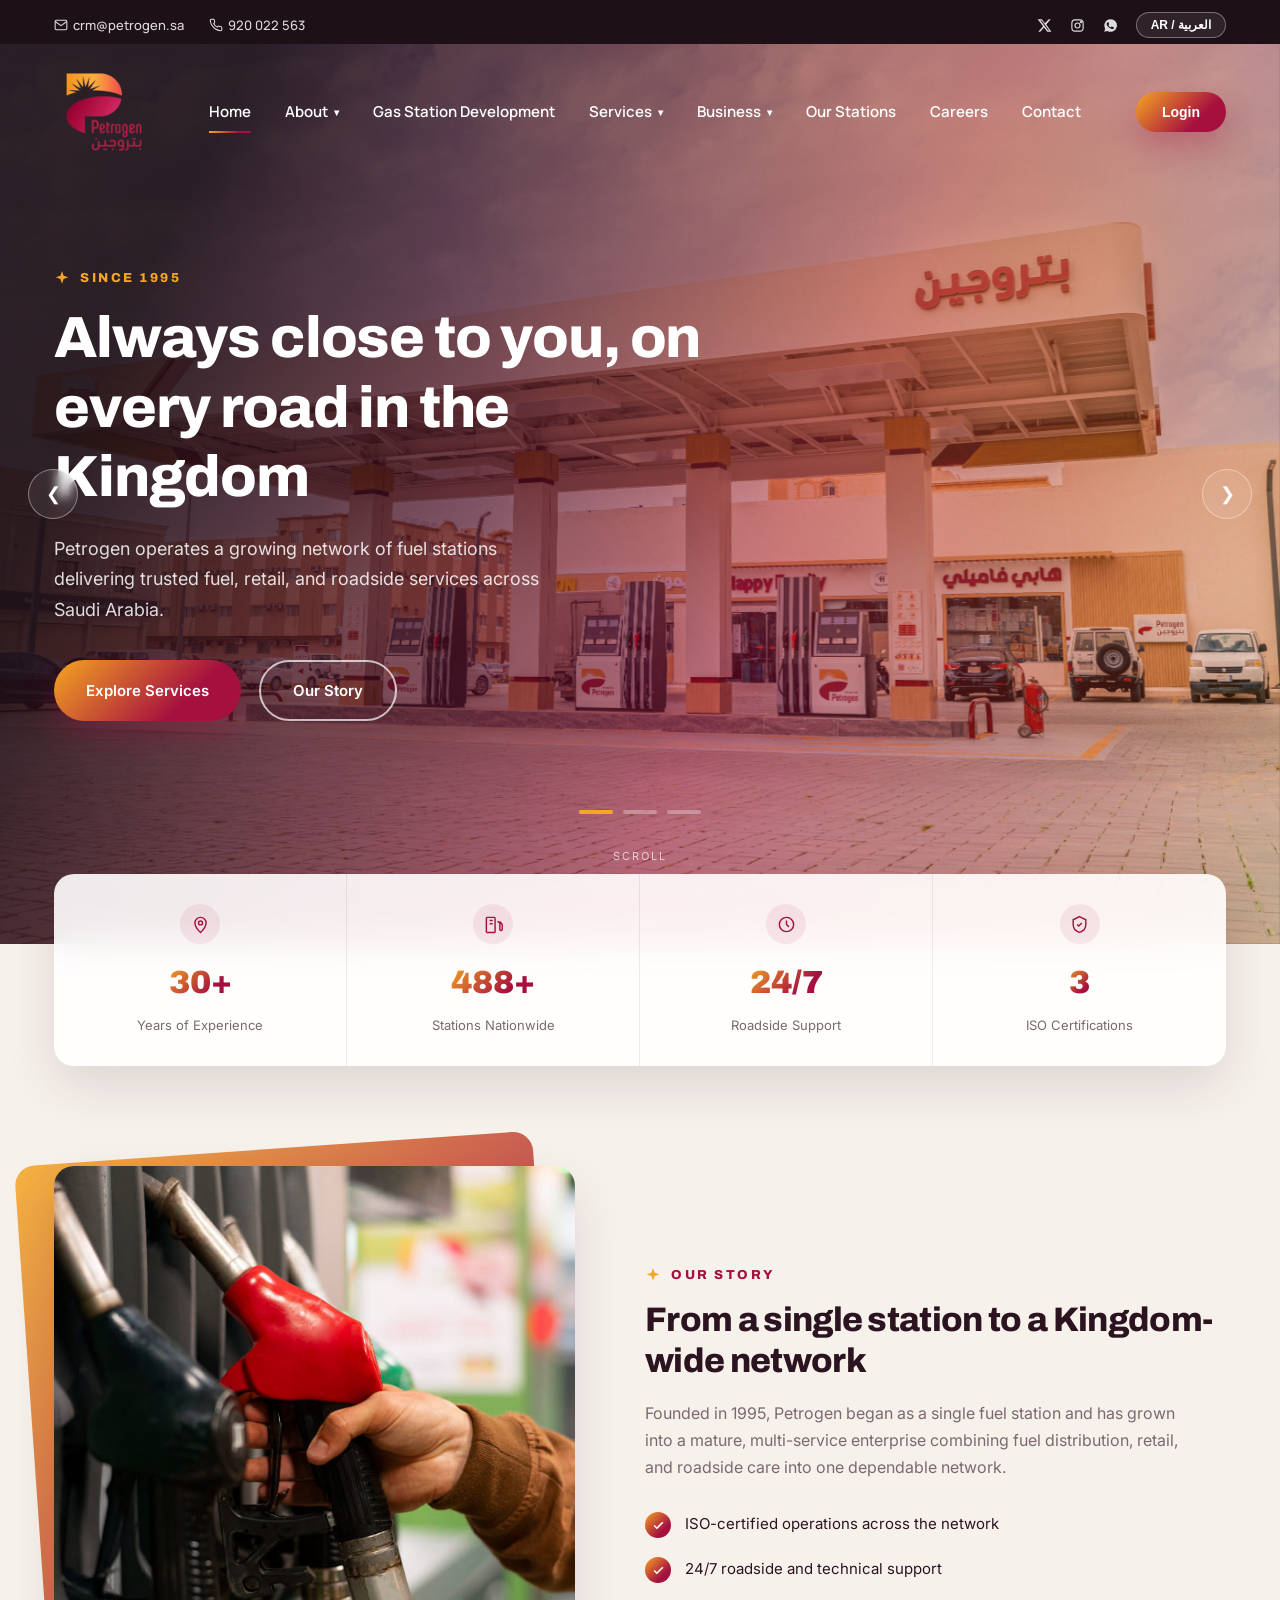
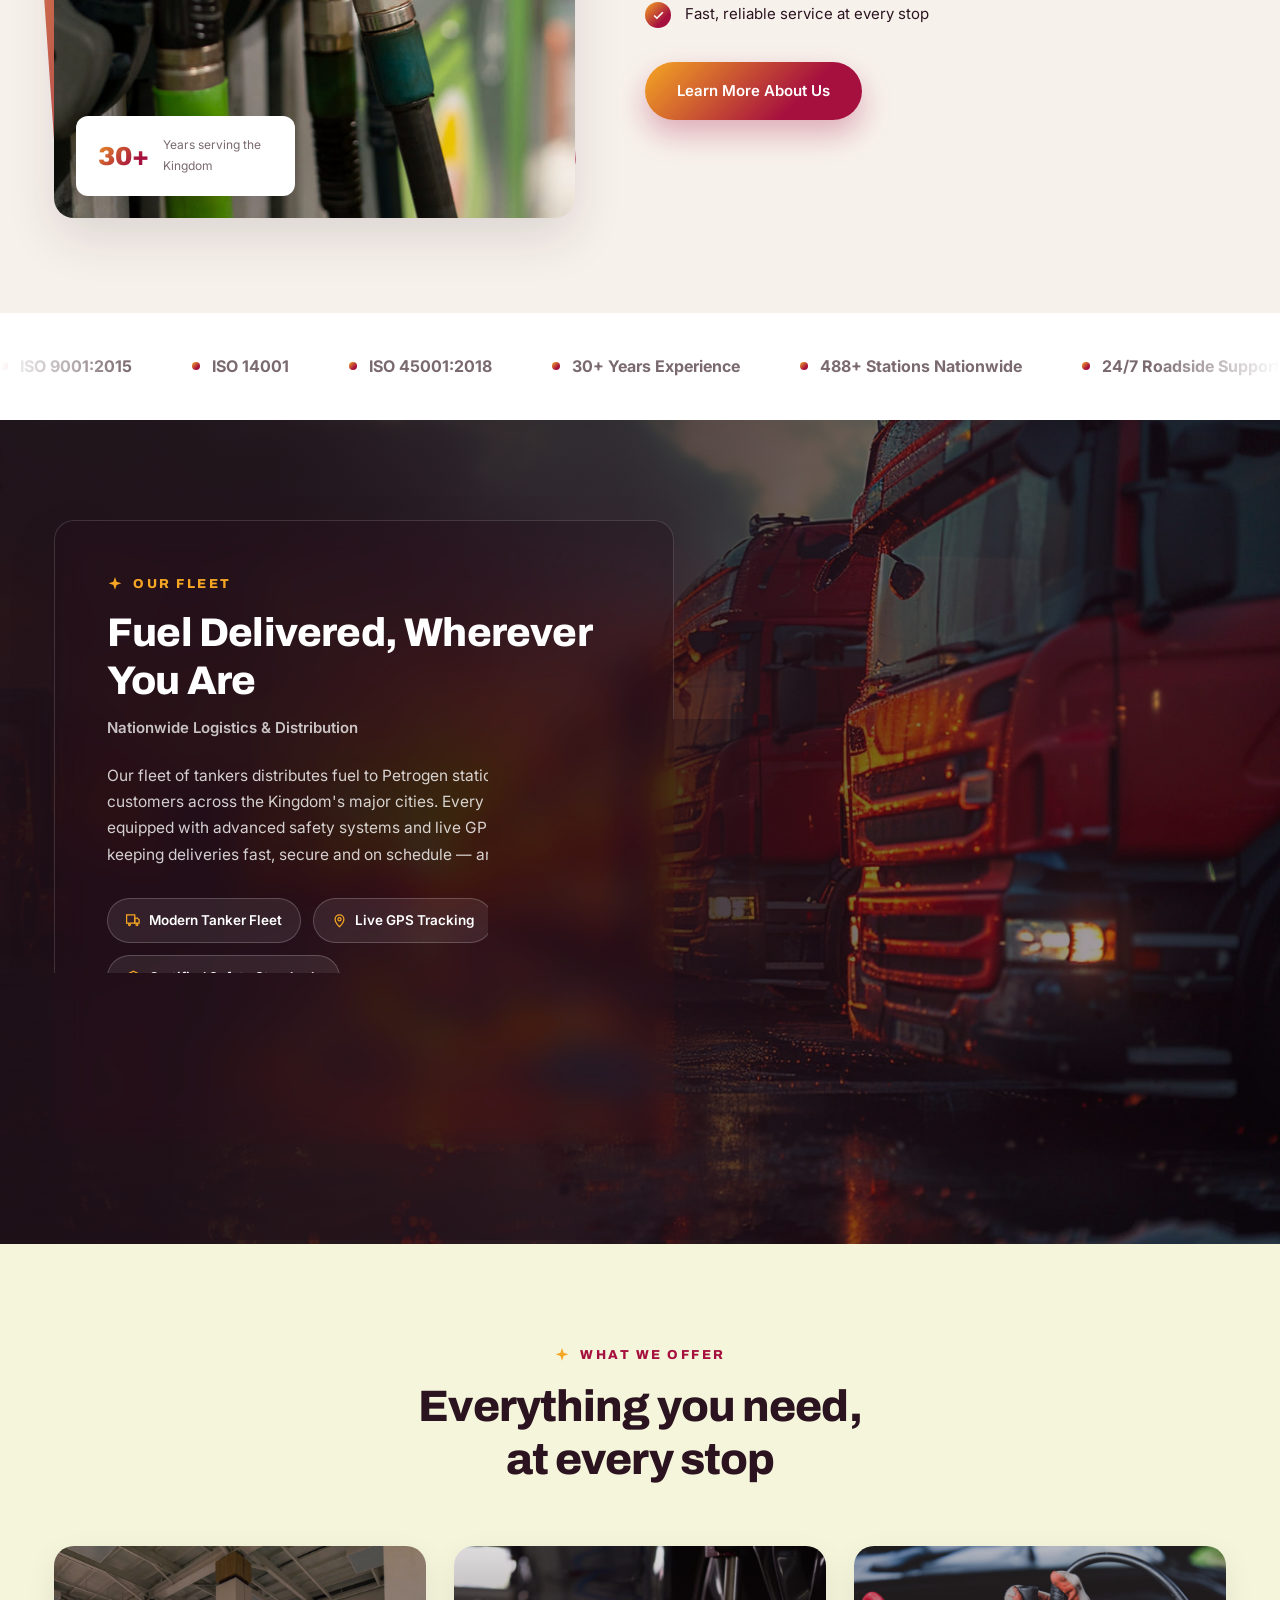
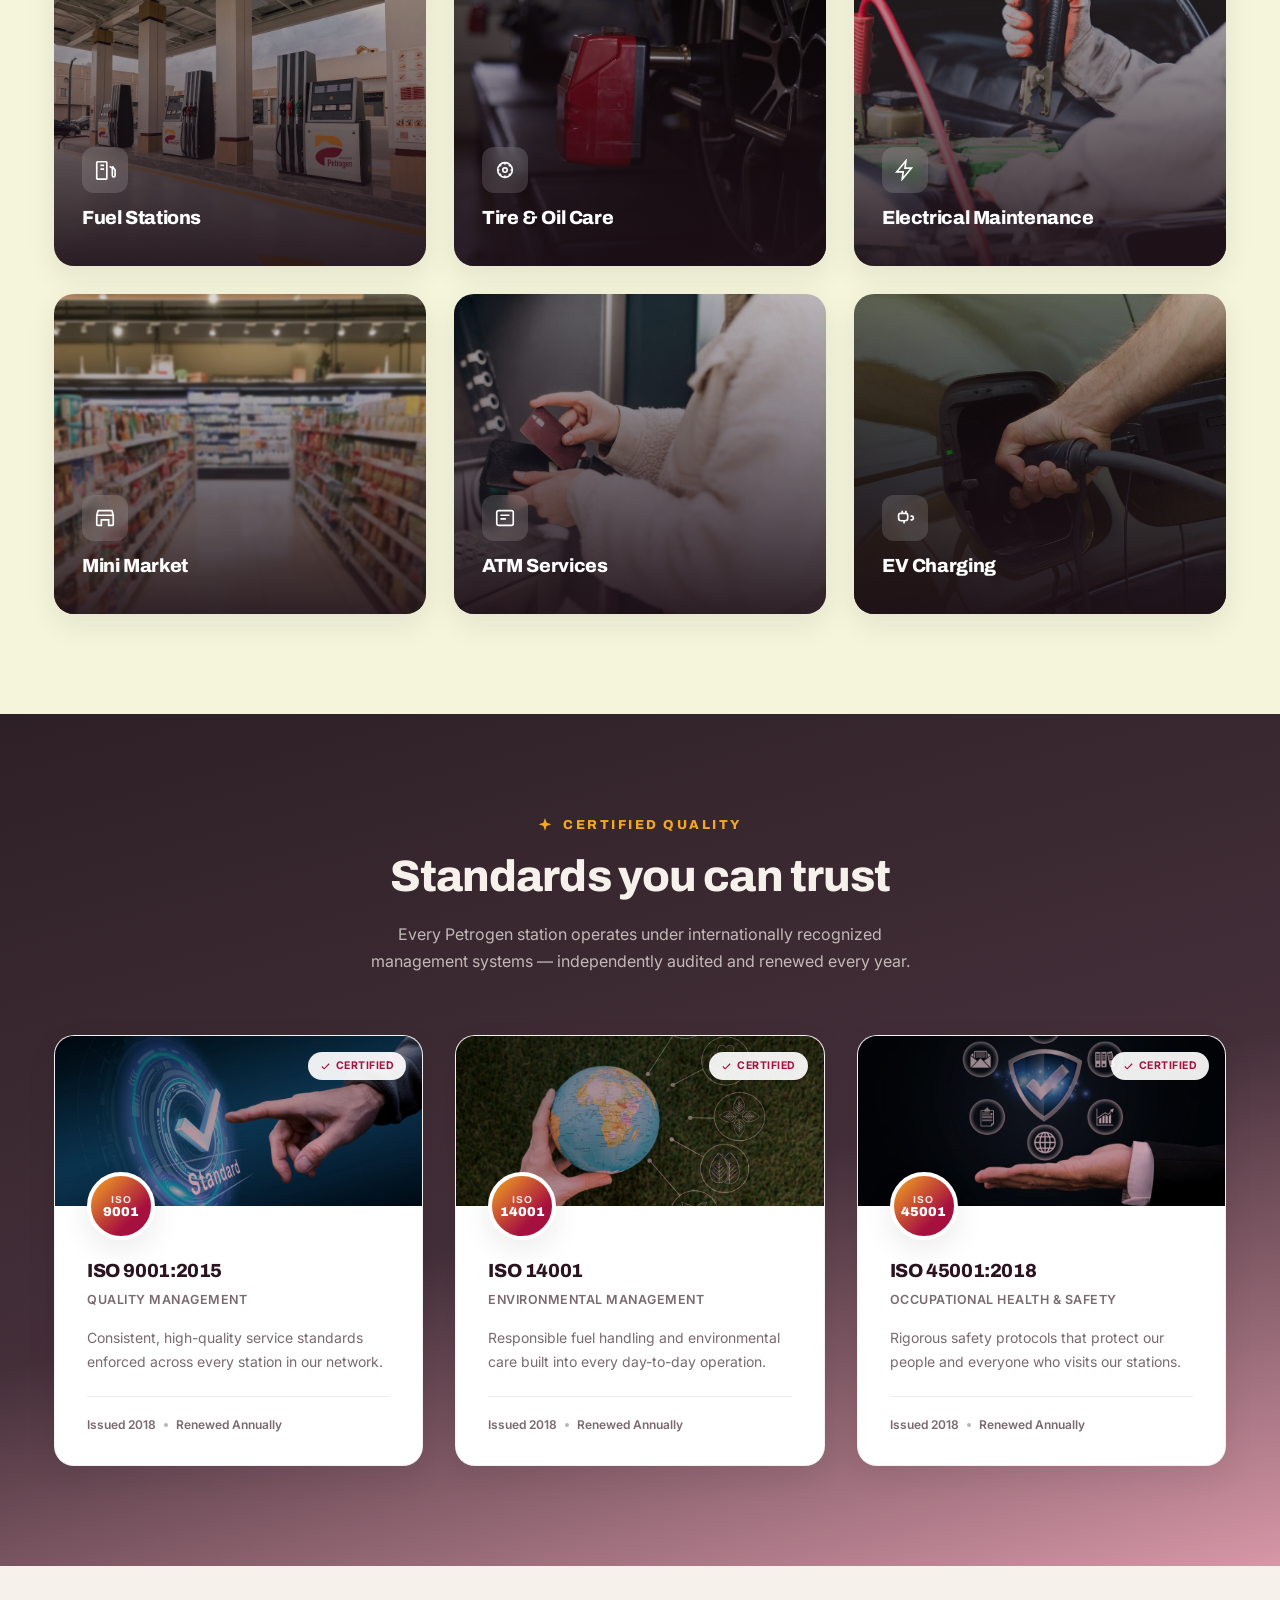
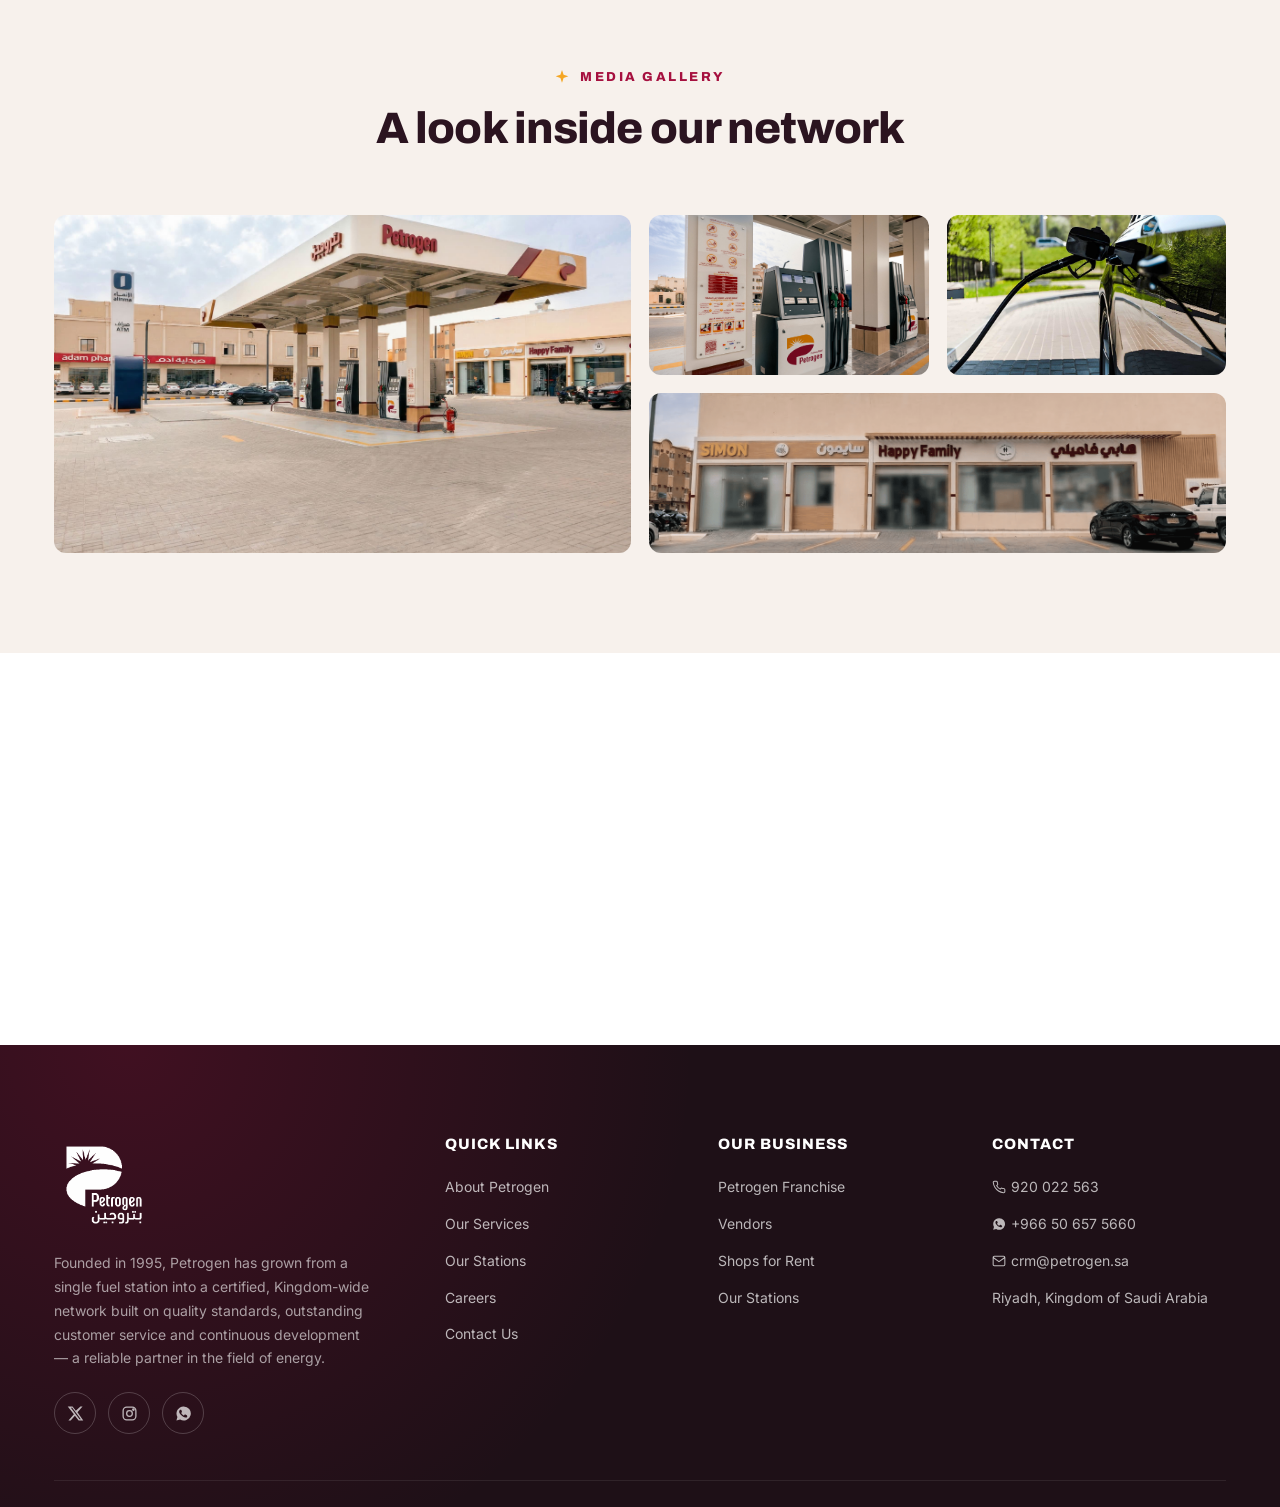
==== commit c30d115e: "Add Tajawal font to index.html" ====
--- a/index.html
+++ b/index.html
@@ -6,7 +6,7 @@
 <title>Petrogen | Fuel, Retail &amp; Roadside Services</title>
 <link rel="preconnect" href="https://fonts.googleapis.com">
 <link rel="preconnect" href="https://fonts.gstatic.com" crossorigin>
-<link href="https://fonts.googleapis.com/css2?family=Inter:wght@400;500;600&family=Archivo:wght@700;800;900&family=Manrope:wght@500;600;700;800&display=swap" rel="stylesheet">
+<link href="https://fonts.googleapis.com/css2?family=Inter:wght@400;500;600&family=Archivo:wght@700;800;900&family=Manrope:wght@500;600;700;800&family=Tajawal:wght@400;500;700;800;900&display=swap" rel="stylesheet">
 <link rel="stylesheet" href="style.css">
 </head>
 <body>
--- a/style.css
+++ b/style.css
@@ -418,22 +418,38 @@
   transform: rotate(180deg);
 }
 
-/* Dropdown submenu (desktop: floating panel on hover) */
+/* Dropdown "mega-menu" submenu (desktop: floating panel on hover) —
+   a two-column grid of icon + title + short description, rather
+   than a plain vertical list of text links. */
 .dropdown {
   position: absolute;
   top: 100%;
   left: 0;
-  margin-top: 12px;
-  min-width: 250px;
+  margin-top: 16px;
+  width: 480px;
+  display: grid;
+  grid-template-columns: repeat(2, 1fr);
+  gap: 2px;
   background: var(--white);
-  border-radius: var(--radius-sm);
+  border-radius: var(--radius);
   box-shadow: var(--shadow);
-  padding: 10px;
+  padding: 16px 14px 14px;
   opacity: 0;
   visibility: hidden;
   transform: translateY(12px);
   transition: opacity 0.3s var(--ease), transform 0.3s var(--ease), visibility 0.3s;
   z-index: 20;
+  overflow: hidden;
+}
+
+.dropdown::before {
+  content: "";
+  position: absolute;
+  top: 0;
+  left: 0;
+  right: 0;
+  height: 4px;
+  background: var(--gradient);
 }
 
 .nav-item.has-dropdown:hover .dropdown,
@@ -443,20 +459,59 @@
   transform: none;
 }
 
+.dropdown li {
+  grid-column: span 1;
+}
+
 .dropdown a {
-  display: block;
-  padding: 11px 16px;
-  border-radius: 8px;
-  font-size: 14px;
-  font-weight: 500;
-  color: var(--dark-soft);
-  transition: background 0.25s ease, color 0.25s ease, padding-left 0.25s ease;
+  display: flex;
+  align-items: flex-start;
+  gap: 12px;
+  padding: 12px;
+  border-radius: 12px;
+  transition: background 0.25s ease;
 }
 
 .dropdown a:hover {
   background: var(--cream);
+}
+
+.dropdown-icon {
+  width: 36px;
+  height: 36px;
+  flex-shrink: 0;
+  border-radius: 10px;
+  background: var(--gradient);
+  color: var(--white);
+  display: flex;
+  align-items: center;
+  justify-content: center;
+}
+
+.dropdown-icon svg {
+  width: 17px;
+  height: 17px;
+}
+
+.dropdown-text strong {
+  display: block;
+  font-size: 13.5px;
+  font-weight: 700;
+  color: var(--dark-soft);
+  margin-bottom: 2px;
+  transition: color 0.25s ease;
+}
+
+.dropdown-text small {
+  display: block;
+  font-size: 11.5px;
+  font-weight: 500;
+  color: var(--muted);
+  line-height: 1.35;
+}
+
+.dropdown a:hover .dropdown-text strong {
   color: var(--crimson);
-  padding-left: 20px;
 }
 
 /* Header right side */
@@ -702,6 +757,23 @@
   border-right: none;
 }
 
+.trust-icon {
+  width: 40px;
+  height: 40px;
+  margin: 0 auto 12px auto;
+  border-radius: 50%;
+  background: rgba(166, 16, 63, 0.08);
+  color: var(--crimson);
+  display: flex;
+  align-items: center;
+  justify-content: center;
+}
+
+.trust-icon svg {
+  width: 19px;
+  height: 19px;
+}
+
 .trust-num {
   font-family: 'Archivo', 'Inter', sans-serif;
   font-size: 32px;
@@ -736,6 +808,12 @@
   width: 100%;
   height: 100%;
   object-fit: cover;
+  animation: pageHeroZoom 18s ease-in-out infinite alternate;
+}
+
+@keyframes pageHeroZoom {
+  from { transform: scale(1); }
+  to { transform: scale(1.1); }
 }
 
 .page-hero .hero-overlay {
@@ -771,30 +849,60 @@
    ABOUT PAGE — timeline
    ========================================================== */
 .timeline {
+  position: relative;
   margin-top: 34px;
   display: flex;
   flex-direction: column;
-  gap: 22px;
+  gap: 26px;
+}
+
+/* connecting line running through the icon circles */
+.timeline::before {
+  content: "";
+  position: absolute;
+  top: 22px;
+  bottom: 22px;
+  left: 21px;
+  width: 2px;
+  background: linear-gradient(180deg, var(--gold), var(--crimson));
+  opacity: 0.35;
+}
+
+html[dir="rtl"] .timeline::before {
+  left: auto;
+  right: 21px;
 }
 
 .timeline-item {
+  position: relative;
   display: flex;
   gap: 18px;
 }
 
 .timeline-dot {
-  width: 14px;
-  height: 14px;
+  position: relative;
+  z-index: 1;
+  width: 44px;
+  height: 44px;
   border-radius: 50%;
   background: var(--gradient);
+  color: var(--white);
   flex-shrink: 0;
-  margin-top: 6px;
-  box-shadow: 0 0 0 5px rgba(166, 16, 63, 0.12);
+  display: flex;
+  align-items: center;
+  justify-content: center;
+  box-shadow: 0 0 0 6px var(--cream);
+}
+
+.timeline-dot svg {
+  width: 20px;
+  height: 20px;
 }
 
 .timeline-item h4 {
   font-size: 16px;
   margin-bottom: 4px;
+  padding-top: 8px;
 }
 
 .timeline-item p {
@@ -835,6 +943,388 @@
 .check-icon svg {
   width: 13px;
   height: 13px;
+}
+
+/* ==========================================================
+   NUMBERED PROCESS STEPS (Franchise "how it works")
+   ========================================================== */
+.steps-grid {
+  display: grid;
+  grid-template-columns: repeat(4, 1fr);
+  gap: 26px;
+  counter-reset: step;
+}
+
+.step-card {
+  position: relative;
+  background: var(--white);
+  border-radius: var(--radius);
+  padding: 34px 26px 28px;
+  box-shadow: var(--shadow-soft);
+  transition: transform 0.4s var(--ease), box-shadow 0.4s var(--ease);
+}
+
+.step-card:hover {
+  transform: translateY(-8px);
+  box-shadow: var(--shadow);
+}
+
+.step-card::before {
+  counter-increment: step;
+  content: counter(step);
+  position: absolute;
+  top: -18px;
+  left: 26px;
+  width: 38px;
+  height: 38px;
+  border-radius: 50%;
+  background: var(--gradient);
+  color: var(--white);
+  display: flex;
+  align-items: center;
+  justify-content: center;
+  font-family: 'Archivo', 'Inter', sans-serif;
+  font-weight: 800;
+  font-size: 15px;
+  box-shadow: var(--shadow-soft);
+}
+
+.step-card h3 {
+  margin: 14px 0 8px;
+  font-size: 17px;
+}
+
+.step-card p {
+  font-size: 14px;
+  color: var(--muted);
+}
+
+/* ==========================================================
+   JOB LISTINGS (Careers page)
+   ========================================================== */
+.job-list {
+  display: flex;
+  flex-direction: column;
+  gap: 18px;
+}
+
+.job-item {
+  background: var(--white);
+  border-radius: var(--radius);
+  padding: 28px 32px;
+  display: flex;
+  align-items: center;
+  justify-content: space-between;
+  gap: 20px;
+  flex-wrap: wrap;
+  box-shadow: var(--shadow-soft);
+  transition: transform 0.35s var(--ease), box-shadow 0.35s var(--ease);
+}
+
+.job-item:hover {
+  transform: translateY(-4px);
+  box-shadow: var(--shadow);
+}
+
+.job-item h3 {
+  font-size: 17px;
+  margin-bottom: 8px;
+}
+
+.job-meta {
+  display: flex;
+  gap: 16px;
+  flex-wrap: wrap;
+  font-size: 13.5px;
+  color: var(--muted);
+}
+
+.job-meta span {
+  display: flex;
+  align-items: center;
+  gap: 6px;
+}
+
+.job-meta svg {
+  width: 14px;
+  height: 14px;
+  color: var(--crimson);
+}
+
+/* ==========================================================
+   TWO-COLUMN FEATURE SPLIT (used on Services / Franchise pages)
+   ========================================================== */
+.feature-split {
+  display: grid;
+  grid-template-columns: 1fr 1fr;
+  gap: 60px;
+  align-items: center;
+}
+
+.feature-split.reverse .feature-media {
+  order: 2;
+}
+
+.feature-media {
+  position: relative;
+  aspect-ratio: 4 / 3;
+  border-radius: var(--radius);
+  overflow: hidden;
+  box-shadow: var(--shadow);
+}
+
+.feature-media img {
+  width: 100%;
+  height: 100%;
+  object-fit: cover;
+}
+
+/* Optional wrapper around .feature-media that adds a rotated
+   gradient shape peeking out behind the photo, for extra color. */
+.feature-media-wrap {
+  position: relative;
+}
+
+.feature-media-wrap::before {
+  content: "";
+  position: absolute;
+  inset: -16px -16px 16px 16px;
+  background: var(--gradient);
+  border-radius: var(--radius);
+  transform: rotate(3deg);
+  z-index: 0;
+  opacity: 0.9;
+}
+
+.feature-media-wrap .feature-media {
+  position: relative;
+  z-index: 1;
+}
+
+/* A compact icon + title + text row, stacked into a list —
+   used inside a feature-split's text column. */
+.pillar-list {
+  display: flex;
+  flex-direction: column;
+  gap: 26px;
+  margin-top: 30px;
+}
+
+.pillar-row {
+  display: flex;
+  gap: 18px;
+  align-items: flex-start;
+}
+
+.pillar-icon {
+  width: 46px;
+  height: 46px;
+  border-radius: 12px;
+  flex: none;
+  background: var(--gradient);
+  color: var(--white);
+  display: flex;
+  align-items: center;
+  justify-content: center;
+  box-shadow: 0 10px 20px rgba(166, 16, 63, 0.25);
+}
+
+.pillar-icon svg {
+  width: 22px;
+  height: 22px;
+}
+
+.pillar-row h3 {
+  font-size: 17px;
+  margin-bottom: 4px;
+}
+
+.pillar-row p {
+  font-size: 14px;
+  color: var(--muted);
+  margin: 0;
+}
+
+/* Force a 2-column grid for steps-grid when it's nested inside a
+   feature-split's half-width text column, regardless of viewport. */
+.feature-split .steps-grid {
+  grid-template-columns: repeat(2, 1fr);
+  gap: 20px;
+  margin-top: 34px;
+}
+
+.feature-split .step-card {
+  padding: 28px 20px 22px;
+}
+
+/* ==========================================================
+   ALL STATIONS — live map page
+   ========================================================== */
+.map-toolbar {
+  display: flex;
+  gap: 16px;
+  flex-wrap: wrap;
+  align-items: center;
+  justify-content: space-between;
+  margin-bottom: 24px;
+}
+
+.map-toolbar-filters {
+  display: flex;
+  gap: 12px;
+  flex-wrap: wrap;
+  flex: 1 1 auto;
+}
+
+.map-toolbar-filters input,
+.map-toolbar-filters select {
+  padding: 13px 18px;
+  border: 1.5px solid #e7ddd6;
+  border-radius: 999px;
+  font-family: inherit;
+  font-size: 14px;
+  background: var(--white);
+  transition: border-color 0.3s ease;
+}
+
+.map-toolbar-filters input {
+  flex: 1 1 260px;
+}
+
+.map-toolbar-filters input:focus,
+.map-toolbar-filters select:focus {
+  outline: none;
+  border-color: var(--crimson);
+}
+
+.map-count {
+  font-size: 13.5px;
+  font-weight: 700;
+  color: var(--crimson);
+  white-space: nowrap;
+}
+
+.stations-map {
+  width: 100%;
+  height: 620px;
+  border-radius: var(--radius);
+  overflow: hidden;
+  box-shadow: var(--shadow);
+  background: var(--cream);
+}
+
+/* Custom branded pin (crimson teardrop + logo), built with plain CSS
+   rather than an image, using the classic rotated-square pin trick */
+.petrogen-pin {
+  width: 34px;
+  height: 34px;
+  position: relative;
+}
+
+.petrogen-pin .pin-drop {
+  position: absolute;
+  inset: 0;
+  transform: rotate(-45deg);
+  border-radius: 50% 50% 50% 0;
+  background: var(--gradient);
+  box-shadow: 0 4px 10px rgba(30, 16, 23, 0.45);
+  border: 2px solid var(--white);
+}
+
+.petrogen-pin .pin-logo {
+  position: absolute;
+  top: 4px;
+  left: 4px;
+  width: 22px;
+  height: 22px;
+  border-radius: 50%;
+  background: var(--white);
+  display: flex;
+  align-items: center;
+  justify-content: center;
+  overflow: hidden;
+  box-shadow: inset 0 0 0 1px rgba(30, 16, 23, 0.08);
+}
+
+.petrogen-pin .pin-logo img {
+  width: 88%;
+  height: 88%;
+  object-fit: contain;
+}
+
+/* Cluster bubbles, restyled to match the brand instead of Leaflet's default yellow/green */
+.petrogen-cluster {
+  width: 44px;
+  height: 44px;
+  border-radius: 50%;
+  background: var(--gradient);
+  border: 3px solid var(--white);
+  box-shadow: var(--shadow-soft);
+  color: var(--white);
+  display: flex;
+  align-items: center;
+  justify-content: center;
+  font-family: 'Archivo', 'Inter', sans-serif;
+  font-weight: 800;
+  font-size: 14px;
+}
+
+.leaflet-popup-content-wrapper {
+  border-radius: var(--radius-sm);
+}
+
+.station-popup h4 {
+  font-size: 15px;
+  margin-bottom: 4px;
+}
+
+.station-popup .station-city {
+  font-size: 12.5px;
+  color: var(--crimson);
+  font-weight: 700;
+  text-transform: uppercase;
+  letter-spacing: 0.5px;
+  margin-bottom: 6px;
+  display: block;
+}
+
+.station-popup p {
+  font-size: 13px;
+  color: var(--muted);
+  margin: 2px 0;
+}
+
+.station-popup .station-type {
+  display: inline-block;
+  margin-top: 8px;
+  padding: 4px 10px;
+  border-radius: 999px;
+  background: rgba(245, 166, 35, 0.15);
+  color: var(--crimson);
+  font-size: 11px;
+  font-weight: 700;
+}
+
+.station-directions {
+  display: flex;
+  align-items: center;
+  gap: 6px;
+  margin-top: 12px;
+  padding-top: 12px;
+  border-top: 1px solid rgba(30, 16, 23, 0.08);
+  color: var(--crimson);
+  font-size: 12.5px;
+  font-weight: 700;
+}
+
+.station-directions svg {
+  width: 13px;
+  height: 13px;
+  transition: transform 0.25s ease;
+}
+
+.station-directions:hover svg {
+  transform: translateX(3px);
 }
 
 /* ==========================================================
@@ -956,6 +1446,45 @@
 /* ==========================================================
    ABOUT + STATS
    ========================================================== */
+
+/* Decorative blurred color blobs behind the About story section,
+   the same "aurora" technique used on the Certifications section,
+   just softer — adds color and depth without a full photo. */
+.story-section {
+  position: relative;
+  overflow: hidden;
+}
+
+.story-section::before,
+.story-section::after {
+  content: "";
+  position: absolute;
+  border-radius: 50%;
+  filter: blur(20px);
+  z-index: 0;
+}
+
+.story-section::before {
+  top: -120px;
+  right: -100px;
+  width: 420px;
+  height: 420px;
+  background: radial-gradient(circle, rgba(245, 166, 35, 0.25), transparent 70%);
+}
+
+.story-section::after {
+  bottom: -140px;
+  left: -120px;
+  width: 460px;
+  height: 460px;
+  background: radial-gradient(circle, rgba(166, 16, 63, 0.18), transparent 70%);
+}
+
+.story-section .wrapper {
+  position: relative;
+  z-index: 1;
+}
+
 .about-grid {
   display: flex;
   align-items: center;
@@ -964,9 +1493,26 @@
   margin-bottom: 70px;
 }
 
+.about-image-wrap {
+  position: relative;
+  flex: 1 1 380px;
+}
+
+/* a rotated color shape peeking out from behind the photo */
+.about-image-wrap::before {
+  content: "";
+  position: absolute;
+  inset: -18px 20px 20px -18px;
+  background: var(--gradient);
+  border-radius: var(--radius);
+  transform: rotate(-4deg);
+  z-index: 0;
+  opacity: 0.85;
+}
+
 .about-image {
-  flex: 1 1 380px;
-  position: relative;
+  position: relative;
+  z-index: 1;
   border-radius: var(--radius);
   overflow: hidden;
   box-shadow: var(--shadow);
@@ -1034,6 +1580,23 @@
 
 .stat:last-child {
   border-right: none;
+}
+
+.stat-icon {
+  width: 40px;
+  height: 40px;
+  margin: 0 auto 12px auto;
+  border-radius: 50%;
+  background: rgba(245, 166, 35, 0.15);
+  color: var(--gold);
+  display: flex;
+  align-items: center;
+  justify-content: center;
+}
+
+.stat-icon svg {
+  width: 19px;
+  height: 19px;
 }
 
 .stat-num {
@@ -1184,12 +1747,28 @@
 }
 
 .feature-card {
+  position: relative;
   background: var(--white);
   border-radius: var(--radius);
-  padding: 34px 26px;
+  padding: 38px 26px 30px;
   box-shadow: var(--shadow-soft);
+  overflow: hidden;
   transition: transform 0.4s var(--ease), box-shadow 0.4s var(--ease);
   text-align: center;
+}
+
+/* animated accent bar that slides in on hover */
+.feature-card::before {
+  content: "";
+  position: absolute;
+  top: 0;
+  left: 0;
+  right: 0;
+  height: 4px;
+  background: var(--gradient);
+  transform: scaleX(0);
+  transform-origin: left;
+  transition: transform 0.4s var(--ease);
 }
 
 .feature-card:hover {
@@ -1197,10 +1776,40 @@
   box-shadow: var(--shadow);
 }
 
+.feature-card:hover::before {
+  transform: scaleX(1);
+}
+
 .feature-card .service-icon {
-  background: linear-gradient(135deg, rgba(245, 166, 35, 0.15), rgba(166, 16, 63, 0.15));
+  background: var(--gradient);
+  color: var(--white);
+  margin: 0 auto 18px auto;
+  box-shadow: 0 10px 20px rgba(166, 16, 63, 0.25);
+  transition: transform 0.4s var(--ease);
+}
+
+.feature-card:hover .service-icon {
+  transform: scale(1.08) rotate(-4deg);
+}
+
+.feature-status {
+  display: inline-flex;
+  align-items: center;
+  gap: 6px;
+  margin-top: 16px;
+  padding: 5px 14px;
+  border-radius: 999px;
+  background: rgba(166, 16, 63, 0.08);
   color: var(--crimson);
-  margin: 0 auto 16px auto;
+  font-size: 11.5px;
+  font-weight: 700;
+  text-transform: uppercase;
+  letter-spacing: 0.4px;
+}
+
+.feature-status svg {
+  width: 11px;
+  height: 11px;
 }
 
 .feature-card h3 {
@@ -1211,6 +1820,34 @@
 .feature-card p {
   font-size: 13.5px;
   color: var(--muted);
+}
+
+.card-link {
+  display: inline-flex;
+  align-items: center;
+  gap: 6px;
+  margin-top: 16px;
+  color: var(--crimson);
+  font-weight: 700;
+  font-size: 13.5px;
+}
+
+.card-link svg {
+  width: 13px;
+  height: 13px;
+  transition: transform 0.25s ease;
+}
+
+.card-link:hover svg {
+  transform: translateX(4px);
+}
+
+html[dir="rtl"] .card-link svg {
+  transform: scaleX(-1);
+}
+
+html[dir="rtl"] .card-link:hover svg {
+  transform: scaleX(-1) translateX(4px);
 }
 
 /* ==========================================================
@@ -1399,36 +2036,97 @@
    ========================================================== */
 .cert-section {
   position: relative;
-  background: linear-gradient(135deg, #FBE3B8 0%, #F7CFC9 45%, #EFC2D6 100%);
   overflow: hidden;
-}
-
-.cert-section::before,
-.cert-section::after {
+  /* A fixed background photo — it stays put while the page scrolls
+     over it (a simple parallax effect). Two layers: your real photo
+     on top, a stock photo underneath as an automatic fallback if
+     the local file isn't there yet — whichever one actually loads
+     is what shows. */
+  background-image: url('images/cert-section-bg.jpg'), url('https://picsum.photos/seed/petrogen-cert-bg/1920/1080');
+  background-size: cover, cover;
+  background-position: center, center;
+  background-repeat: no-repeat, no-repeat;
+  background-attachment: fixed, fixed;
+}
+
+/* A dark, brand-toned veil over the fixed photo — the road shows
+   through as a moody, low-key backdrop instead of a bright wash. */
+.cert-section::before {
   content: "";
   position: absolute;
-  border-radius: 50%;
-  filter: blur(18px);
+  inset: 0;
+  background: linear-gradient(165deg, rgba(30, 16, 23, 0.93) 0%, rgba(43, 20, 32, 0.88) 55%, rgba(166, 16, 63, 0.4) 100%);
   z-index: 0;
 }
 
-.cert-section::before {
-  top: -180px;
-  left: -140px;
-  width: 560px;
-  height: 560px;
-  background: radial-gradient(circle, rgba(245, 166, 35, 0.75), transparent 72%);
-}
-
-.cert-section::after {
-  bottom: -200px;
-  right: -160px;
-  width: 620px;
-  height: 620px;
-  background: radial-gradient(circle, rgba(166, 16, 63, 0.65), transparent 72%);
-}
+/* Light text on the now-dark section background */
+.cert-section .eyebrow { color: var(--gold); }
+.cert-section .section-head h2 { color: var(--cream); }
+.cert-section .section-text { color: rgba(247, 241, 236, 0.72); }
 
 .cert-section .wrapper {
+  position: relative;
+  z-index: 1;
+}
+
+/* ==========================================================
+   PROCESS SECTION — same fixed dark-photo treatment as the
+   Home page's Certified Quality section
+   ========================================================== */
+.process-section {
+  position: relative;
+  overflow: hidden;
+  background-image: url('images/gsd-process-bg.jpg'), url('https://picsum.photos/seed/petrogen-process-bg/1920/1080');
+  background-size: cover, cover;
+  background-position: center, center;
+  background-repeat: no-repeat, no-repeat;
+  background-attachment: fixed, fixed;
+}
+
+.process-section::before {
+  content: "";
+  position: absolute;
+  inset: 0;
+  background: linear-gradient(165deg, rgba(30, 16, 23, 0.93) 0%, rgba(43, 20, 32, 0.88) 55%, rgba(166, 16, 63, 0.4) 100%);
+  z-index: 0;
+}
+
+.process-section .eyebrow { color: var(--gold); }
+.process-section .section-head h2 { color: var(--cream); }
+.process-section .section-text { color: rgba(247, 241, 236, 0.72); }
+
+.process-section .wrapper {
+  position: relative;
+  z-index: 1;
+}
+
+/* ==========================================================
+   LICENSES SECTION (About page) — same fixed dark-photo
+   treatment as the Certified Quality / Our Process sections
+   ========================================================== */
+.licenses-section {
+  position: relative;
+  overflow: hidden;
+  background-image: url('images/about-licenses-bg.jpg'), url('https://picsum.photos/seed/petrogen-licenses-bg/1920/1080');
+  background-size: cover, cover;
+  background-position: center, center;
+  background-repeat: no-repeat, no-repeat;
+  background-attachment: fixed, fixed;
+}
+
+.licenses-section::before {
+  content: "";
+  position: absolute;
+  inset: 0;
+  background: linear-gradient(165deg, rgba(30, 16, 23, 0.93) 0%, rgba(43, 20, 32, 0.88) 55%, rgba(166, 16, 63, 0.4) 100%);
+  z-index: 0;
+}
+
+.licenses-section .eyebrow { color: var(--gold); }
+.licenses-section .section-head h2 { color: var(--cream); }
+.licenses-section .section-text { color: rgba(247, 241, 236, 0.72); }
+
+.licenses-section .wrapper {
   position: relative;
   z-index: 1;
 }
@@ -1458,13 +2156,26 @@
 .cert-photo {
   position: relative;
   height: 170px;
+  overflow: hidden;
 }
 
 .cert-photo img {
   width: 100%;
   height: 100%;
   object-fit: cover;
+  filter: saturate(0.75) contrast(1.05);
   transition: transform 0.6s var(--ease);
+}
+
+/* A brand-colored duotone wash over the photo — ties any stock
+   photo back to the crimson/gold palette instead of showing its
+   own (often unrelated) colors at full strength. */
+.cert-photo::after {
+  content: "";
+  position: absolute;
+  inset: 0;
+  background: linear-gradient(160deg, rgba(30, 16, 23, 0.55), rgba(166, 16, 63, 0.35));
+  mix-blend-mode: multiply;
 }
 
 .cert-card:hover .cert-photo img {
@@ -1891,12 +2602,25 @@
 .cert-grid .reveal:nth-child(1) { transition-delay: 0s; }
 .cert-grid .reveal:nth-child(2) { transition-delay: 0.15s; }
 .cert-grid .reveal:nth-child(3) { transition-delay: 0.3s; }
+.feature-grid .reveal:nth-child(1) { transition-delay: 0s; }
+.feature-grid .reveal:nth-child(2) { transition-delay: 0.1s; }
+.feature-grid .reveal:nth-child(3) { transition-delay: 0.2s; }
+.feature-grid .reveal:nth-child(4) { transition-delay: 0.3s; }
 
 /* ==========================================================
    ARABIC / RTL SUPPORT
    ========================================================== */
 html[dir="rtl"] body {
   text-align: right;
+}
+
+/* Sakkal Majalla for all Arabic text. It's not a web font — no CDN
+   hosts it — so this relies on it being installed locally (it ships
+   with Windows/Office), with Arabic-capable fallbacks for visitors
+   who don't have it. Wildcard + !important so it wins over every
+   font-family rule in this file, without editing each one. */
+html[dir="rtl"] * {
+  font-family: 'Sakkal Majalla', 'Traditional Arabic', 'Simplified Arabic', Tahoma, sans-serif !important;
 }
 
 html[dir="rtl"] .top-bar-left a {
@@ -1910,11 +2634,19 @@
 @media (max-width: 1024px) {
   .services-grid,
   .feature-grid,
-  .cert-grid {
+  .cert-grid,
+  .steps-grid {
     grid-template-columns: repeat(2, 1fr);
   }
   .footer-grid {
     grid-template-columns: 1fr 1fr;
+  }
+  .feature-split,
+  .feature-split.reverse {
+    grid-template-columns: 1fr;
+  }
+  .feature-split.reverse .feature-media {
+    order: 0;
   }
 }
 
@@ -1968,7 +2700,8 @@
     color: var(--white);
     font-size: 17px;
   }
-  /* On mobile the submenu is just a plain indented list, always visible */
+  /* On mobile the submenu collapses to a single column, still with
+     icons, indented under its parent item and always in the flow */
   .dropdown {
     position: static;
     opacity: 1;
@@ -1976,22 +2709,43 @@
     transform: none;
     box-shadow: none;
     background: transparent;
-    padding: 6px 0 0 16px;
+    width: 100%;
+    display: none;
+    grid-template-columns: 1fr;
+    gap: 4px;
+    padding: 10px 0 0 16px;
     margin-top: 6px;
+  }
+  .dropdown::before {
     display: none;
   }
   .nav-item.has-dropdown.is-open .dropdown {
-    display: block;
+    display: grid;
   }
   .dropdown a {
-    color: rgba(255, 255, 255, 0.75);
-    font-size: 14.5px;
     padding: 8px 0;
   }
   .dropdown a:hover {
     background: transparent;
+  }
+  .dropdown-icon {
+    width: 30px;
+    height: 30px;
+    background: rgba(255, 255, 255, 0.1);
+  }
+  .dropdown-icon svg {
+    width: 14px;
+    height: 14px;
+  }
+  .dropdown-text strong {
+    color: rgba(255, 255, 255, 0.9);
+    font-size: 14px;
+  }
+  .dropdown a:hover .dropdown-text strong {
     color: var(--gold);
-    padding-left: 6px;
+  }
+  .dropdown-text small {
+    color: rgba(255, 255, 255, 0.5);
   }
   .menu-toggle {
     display: flex;
@@ -2001,8 +2755,21 @@
   }
   .services-grid,
   .feature-grid,
-  .cert-grid {
+  .cert-grid,
+  .steps-grid,
+  .feature-split .steps-grid {
     grid-template-columns: 1fr;
+  }
+  .job-item {
+    flex-direction: column;
+    align-items: flex-start;
+  }
+  .stations-map {
+    height: 440px;
+  }
+  .map-toolbar {
+    flex-direction: column;
+    align-items: stretch;
   }
   .gallery-grid {
     grid-template-columns: 1fr 1fr;
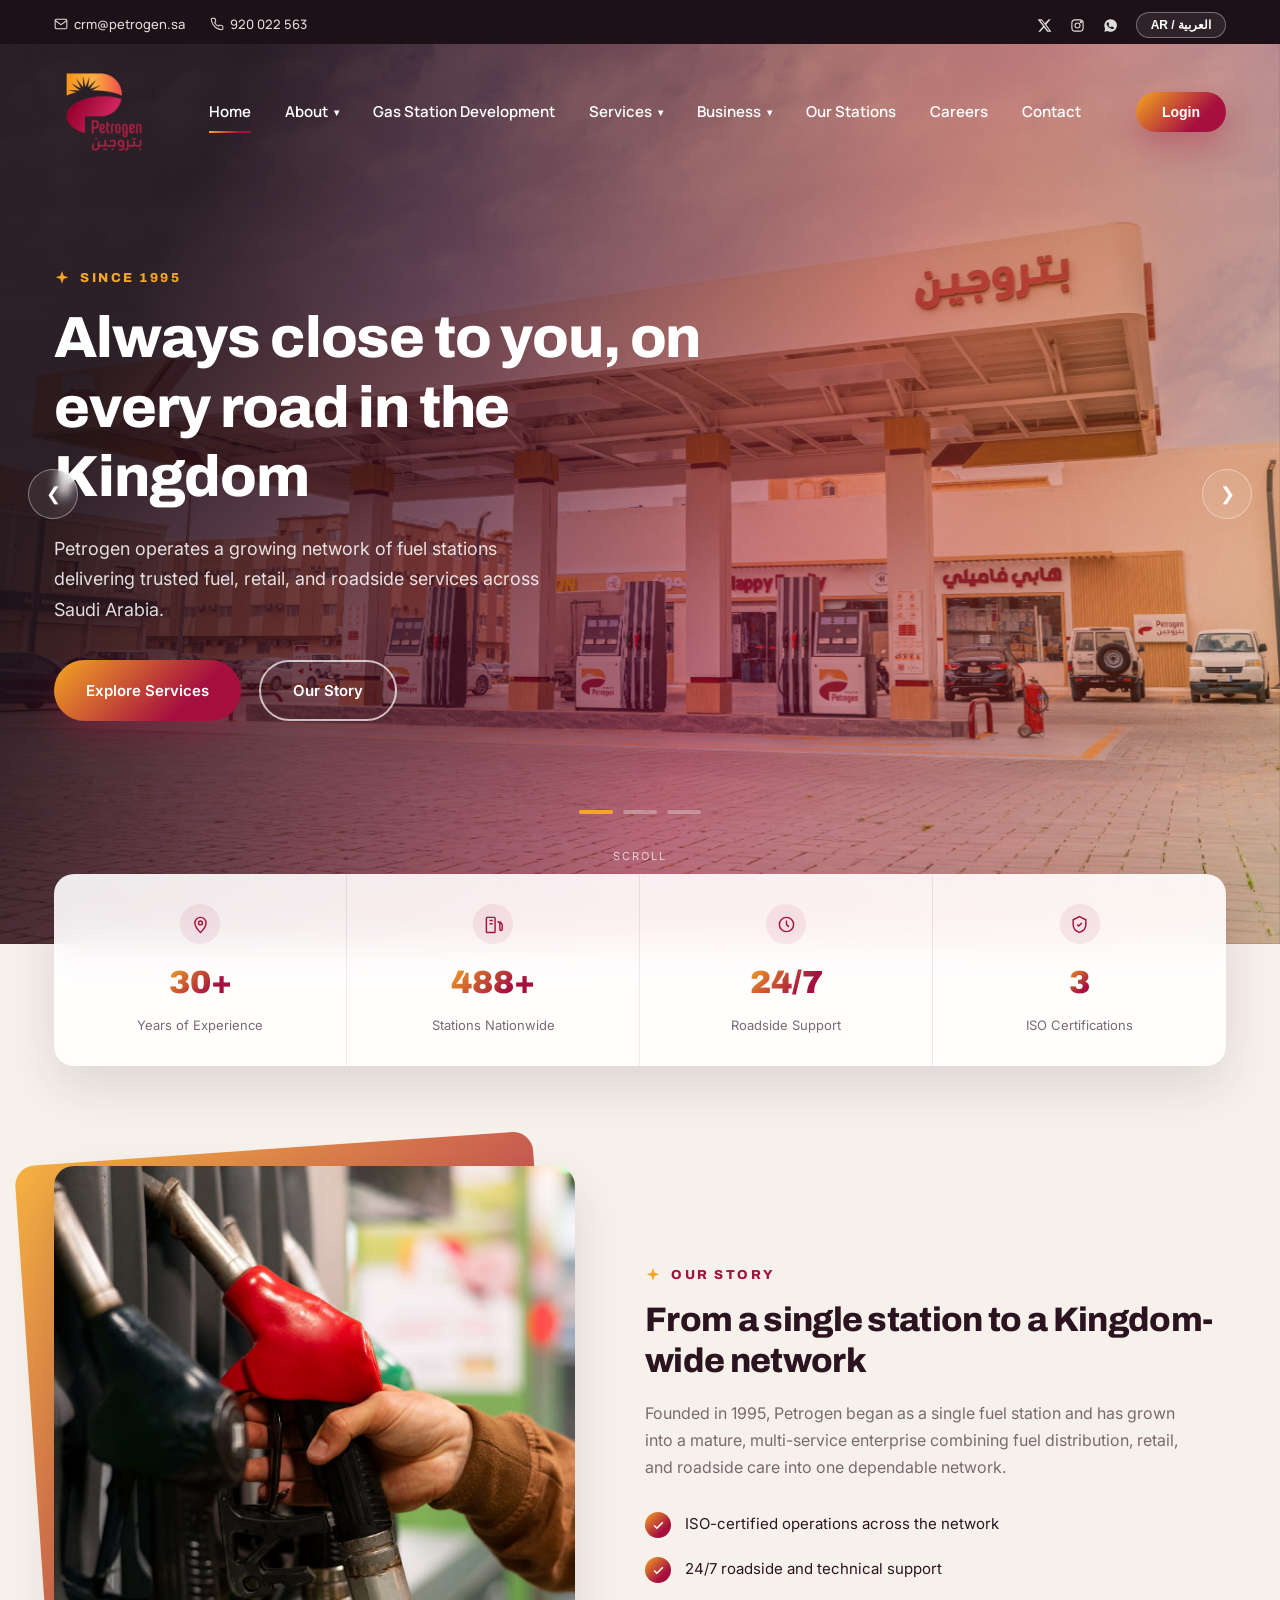
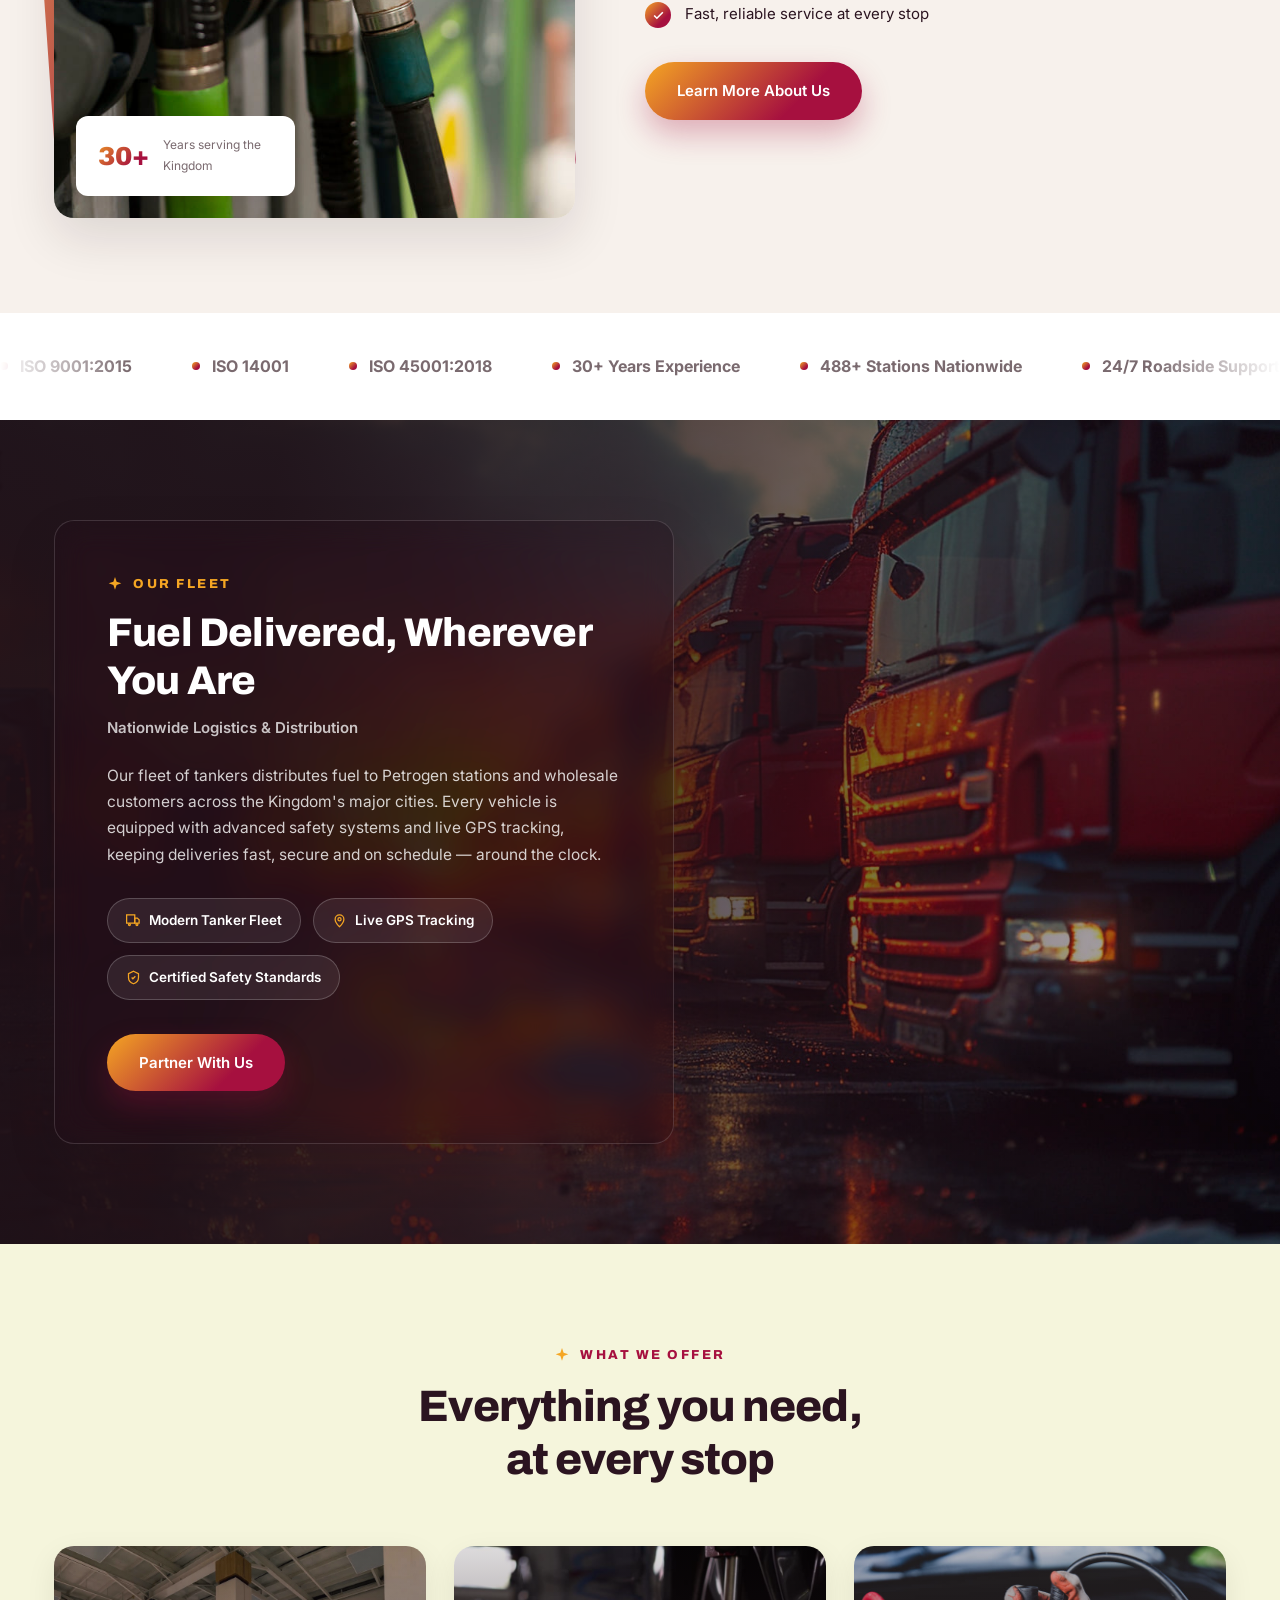
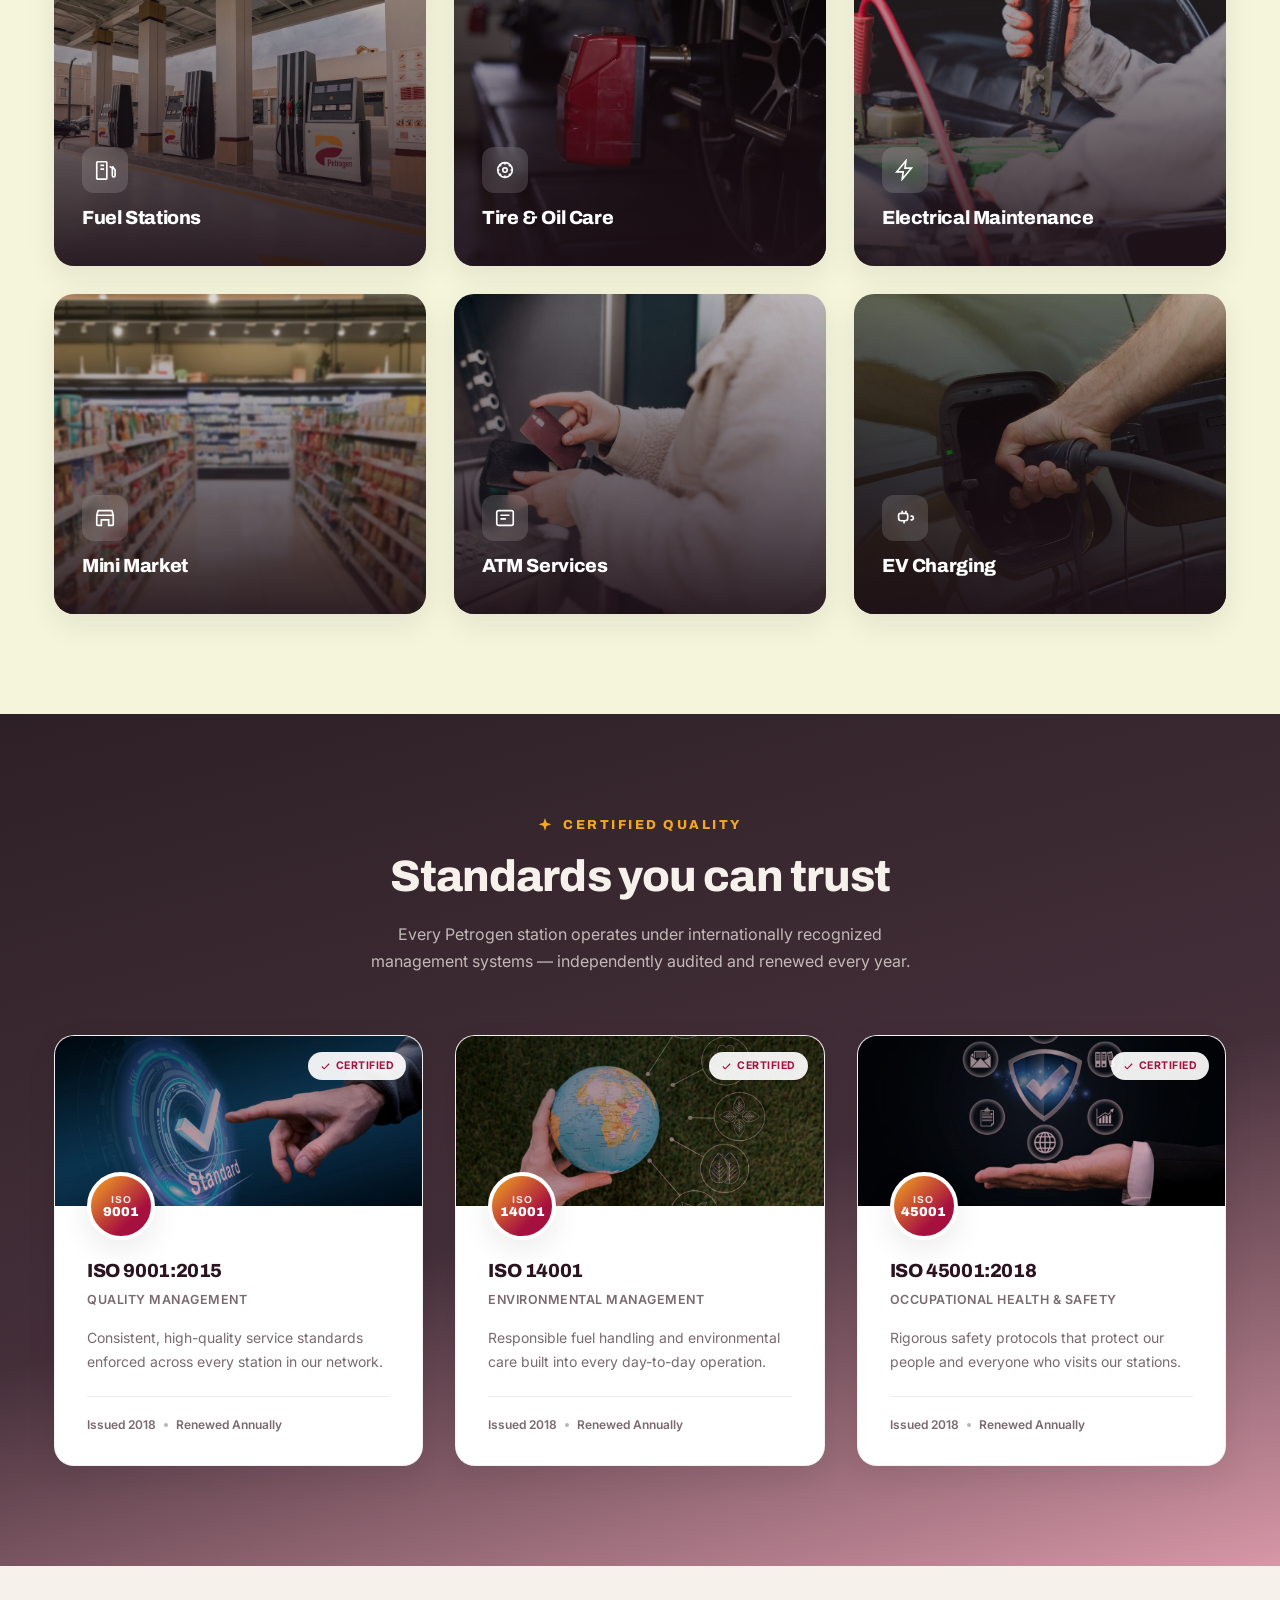
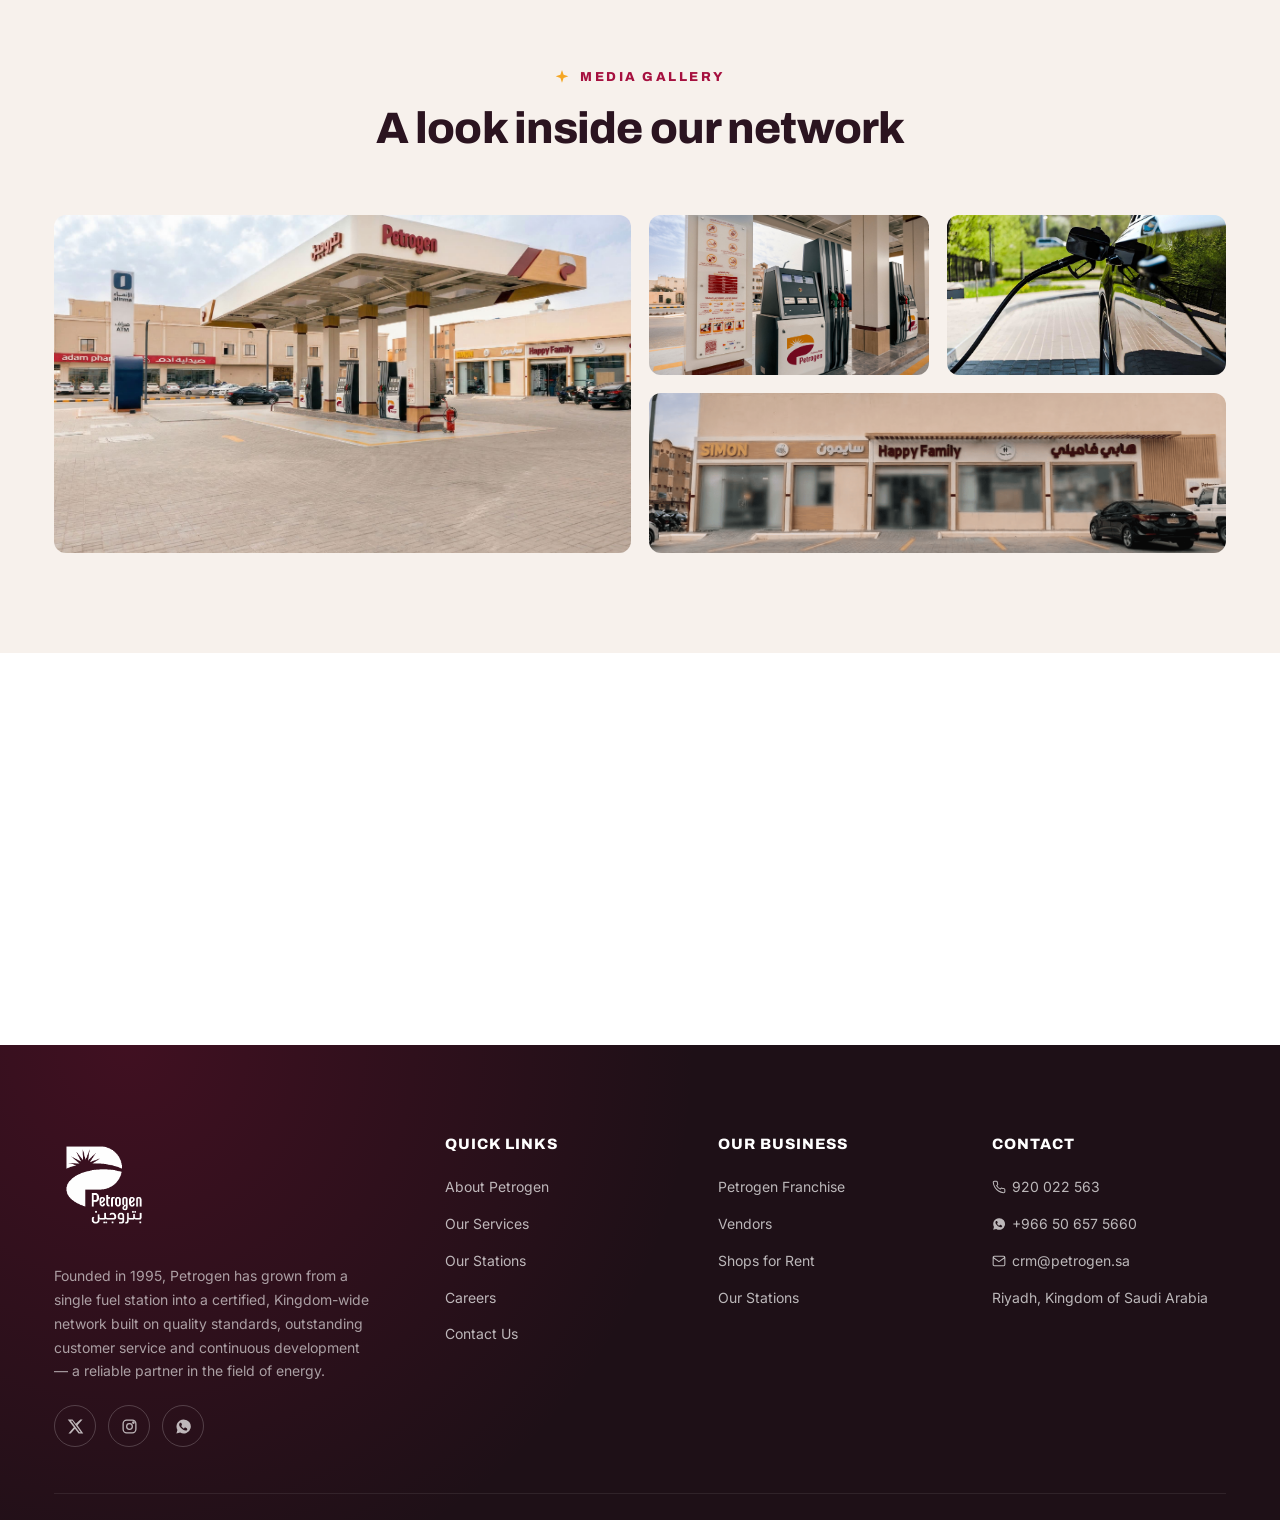
==== commit 521114fe: "Add files via upload" ====
--- a/index.html
+++ b/index.html
@@ -7,6 +7,7 @@
 <link rel="preconnect" href="https://fonts.googleapis.com">
 <link rel="preconnect" href="https://fonts.gstatic.com" crossorigin>
 <link href="https://fonts.googleapis.com/css2?family=Inter:wght@400;500;600&family=Archivo:wght@700;800;900&family=Manrope:wght@500;600;700;800&family=Tajawal:wght@400;500;700;800;900&display=swap" rel="stylesheet">
+<link rel="icon" type="image/png" href="images/petrogen_logo.png">
 <link rel="stylesheet" href="style.css">
 </head>
 <body>
@@ -361,7 +362,7 @@
   </div>
 </section>
 
-<script src="footer.js"></script>
+<script src="footer.js"></script>
 <script src="script.js"></script>
 </body>
 </html>
--- a/style.css
+++ b/style.css
@@ -230,6 +230,9 @@
 }
 
 .top-bar-left a {
+  display: inline-flex;
+  align-items: center;
+  gap: 6px;
   margin-right: 22px;
   font-weight: 500;
   opacity: 0.85;
@@ -601,6 +604,15 @@
     linear-gradient(115deg, rgba(30, 16, 23, 0.92) 15%, rgba(166, 16, 63, 0.45) 60%, rgba(245, 166, 35, 0.15) 100%);
 }
 
+/* In Arabic the hero text sits on the right, so the dark shading
+   needs to sit under it too — mirror the gradient horizontally
+   instead of leaving the darkest area under the (now empty) left side. */
+html[dir="rtl"] .hero-overlay {
+  background:
+    radial-gradient(circle at 20% 15%, rgba(245, 166, 35, 0.28), transparent 45%),
+    linear-gradient(245deg, rgba(30, 16, 23, 0.92) 15%, rgba(166, 16, 63, 0.45) 60%, rgba(245, 166, 35, 0.15) 100%);
+}
+
 .hero-content {
   position: relative;
   z-index: 3;
@@ -1954,17 +1966,13 @@
 }
 
 /* Small inline icons used next to phone / email / WhatsApp text links */
+/* Icon sits inside a flex link/label now (.top-bar-left a,
+   .footer-grid a) — gap handles the spacing, so this stays
+   direction-agnostic and needs no separate RTL override. */
 .inline-icon {
   width: 14px;
   height: 14px;
   flex-shrink: 0;
-  vertical-align: -2px;
-  margin-right: 5px;
-}
-
-html[dir="rtl"] .inline-icon {
-  margin-right: 0;
-  margin-left: 5px;
 }
 
 /* ==========================================================
@@ -2427,7 +2435,9 @@
 
 .footer-grid a,
 .footer-grid span {
-  display: block;
+  display: flex;
+  align-items: center;
+  gap: 6px;
   margin-bottom: 13px;
   font-size: 14px;
   transition: color 0.3s ease, padding-left 0.3s ease;
@@ -2615,12 +2625,15 @@
 }
 
 /* Sakkal Majalla for all Arabic text. It's not a web font — no CDN
-   hosts it — so this relies on it being installed locally (it ships
-   with Windows/Office), with Arabic-capable fallbacks for visitors
-   who don't have it. Wildcard + !important so it wins over every
+   hosts it — so it only renders for visitors who have it installed
+   locally (it ships with Windows/Office). Tajawal (loaded from
+   Google Fonts, see the <link> in <head>) is the real, guaranteed
+   fallback for everyone else — Mac, Linux, mobile — so Arabic still
+   looks deliberately designed instead of dropping to a generic
+   system font. Wildcard + !important so it wins over every
    font-family rule in this file, without editing each one. */
 html[dir="rtl"] * {
-  font-family: 'Sakkal Majalla', 'Traditional Arabic', 'Simplified Arabic', Tahoma, sans-serif !important;
+  font-family: 'Sakkal Majalla', 'Tajawal', 'Traditional Arabic', 'Simplified Arabic', Tahoma, sans-serif !important;
 }
 
 html[dir="rtl"] .top-bar-left a {
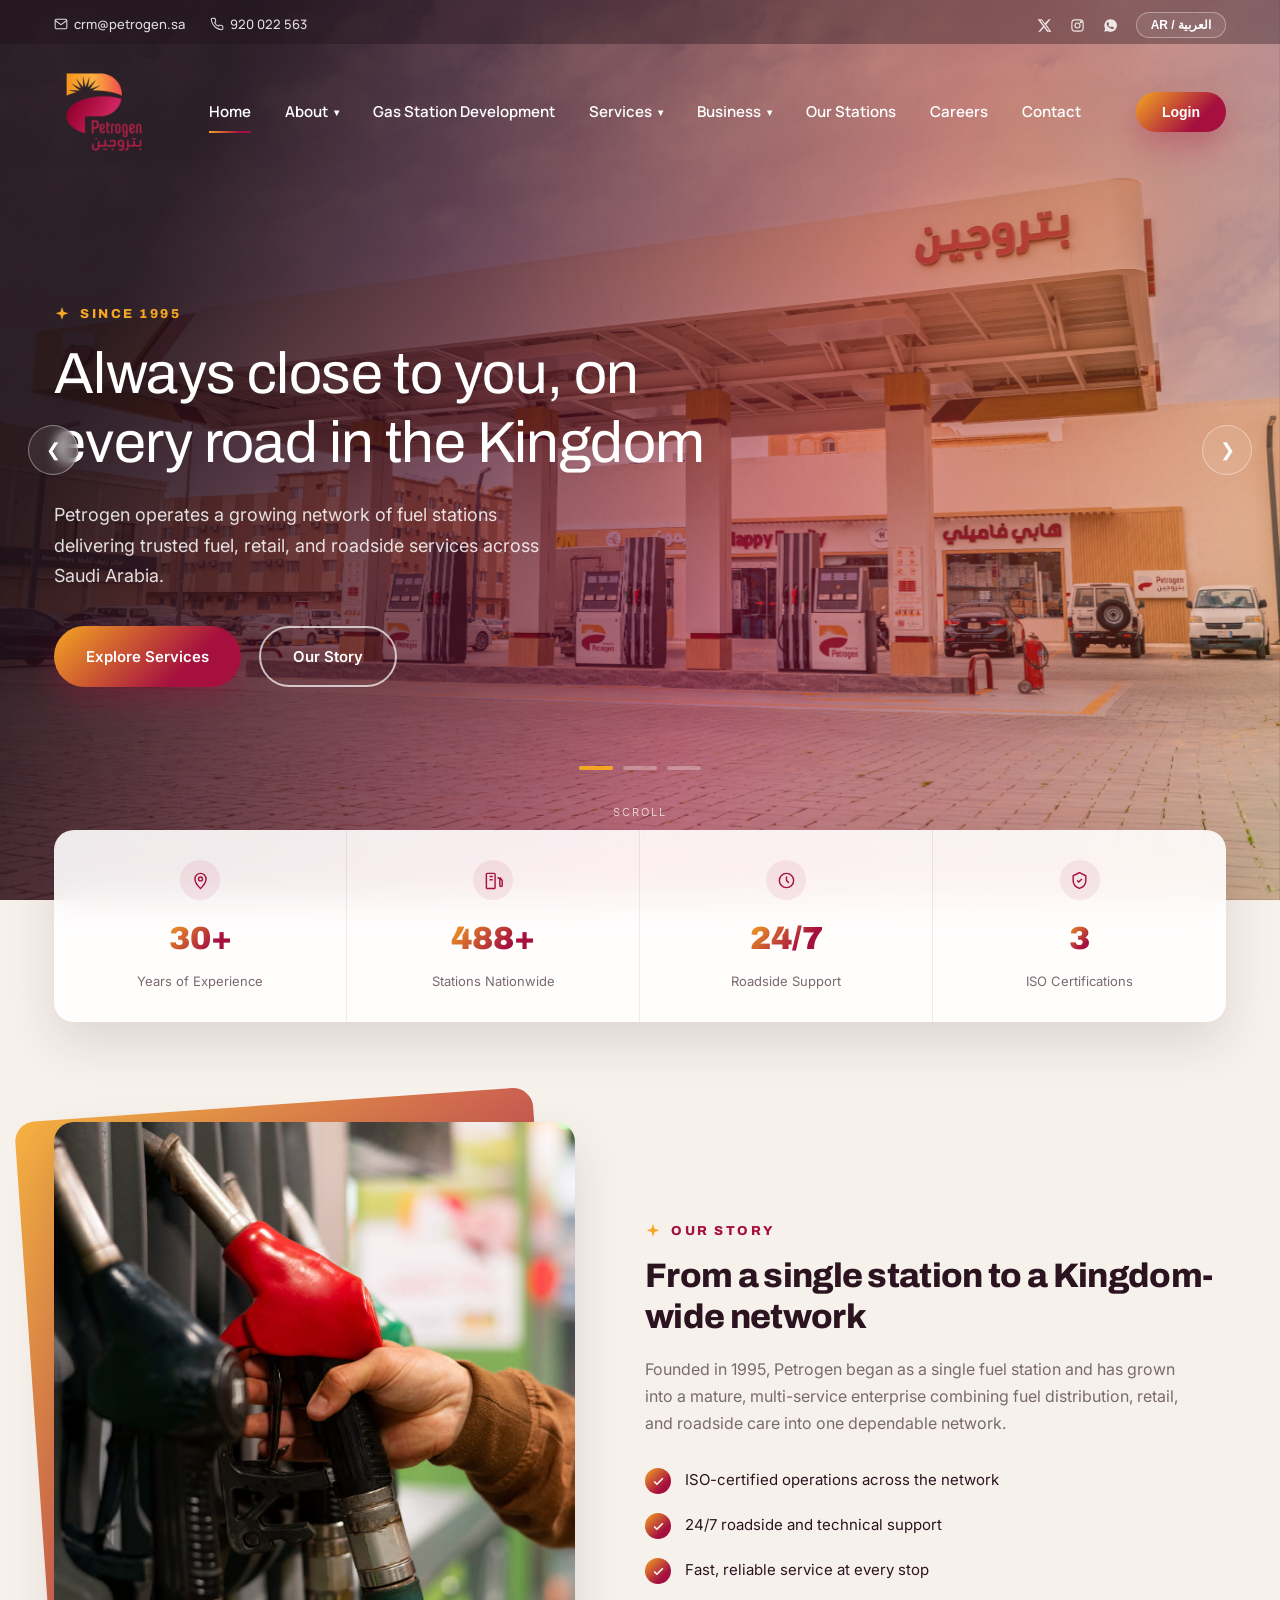
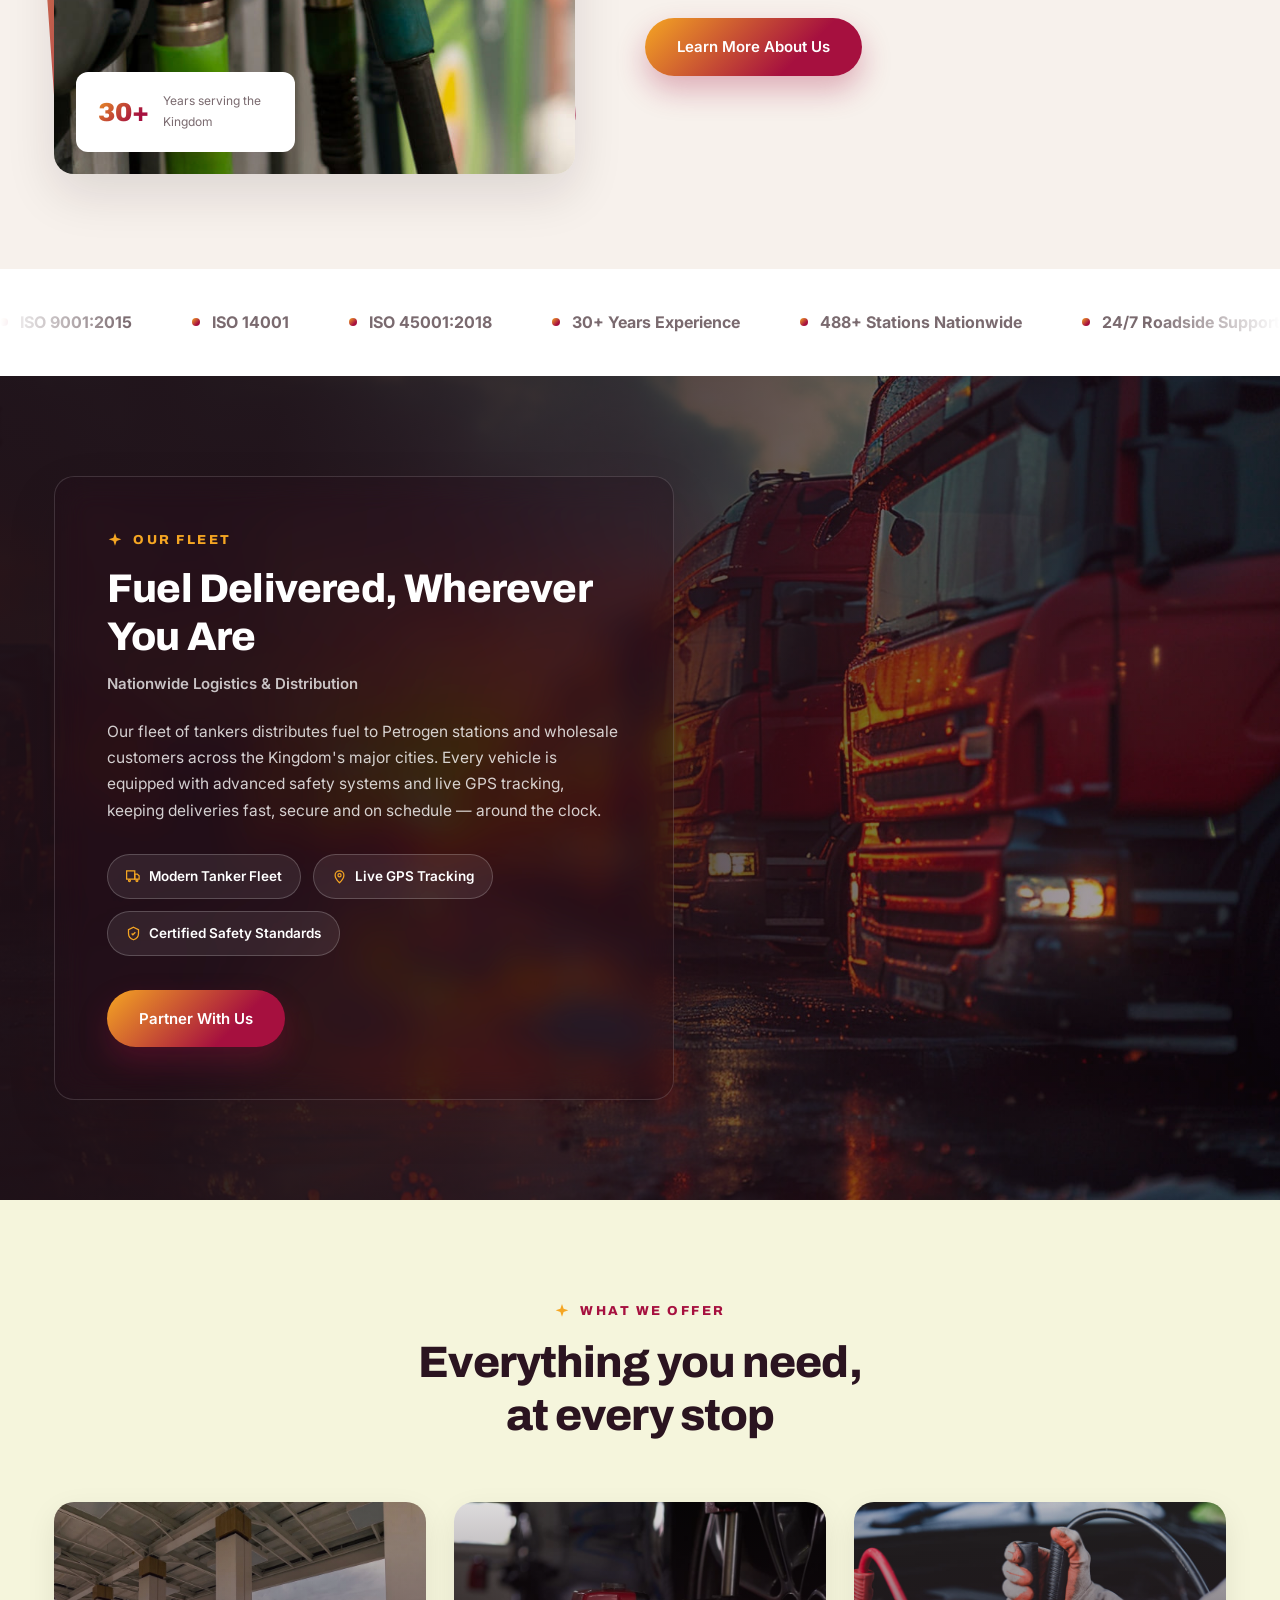
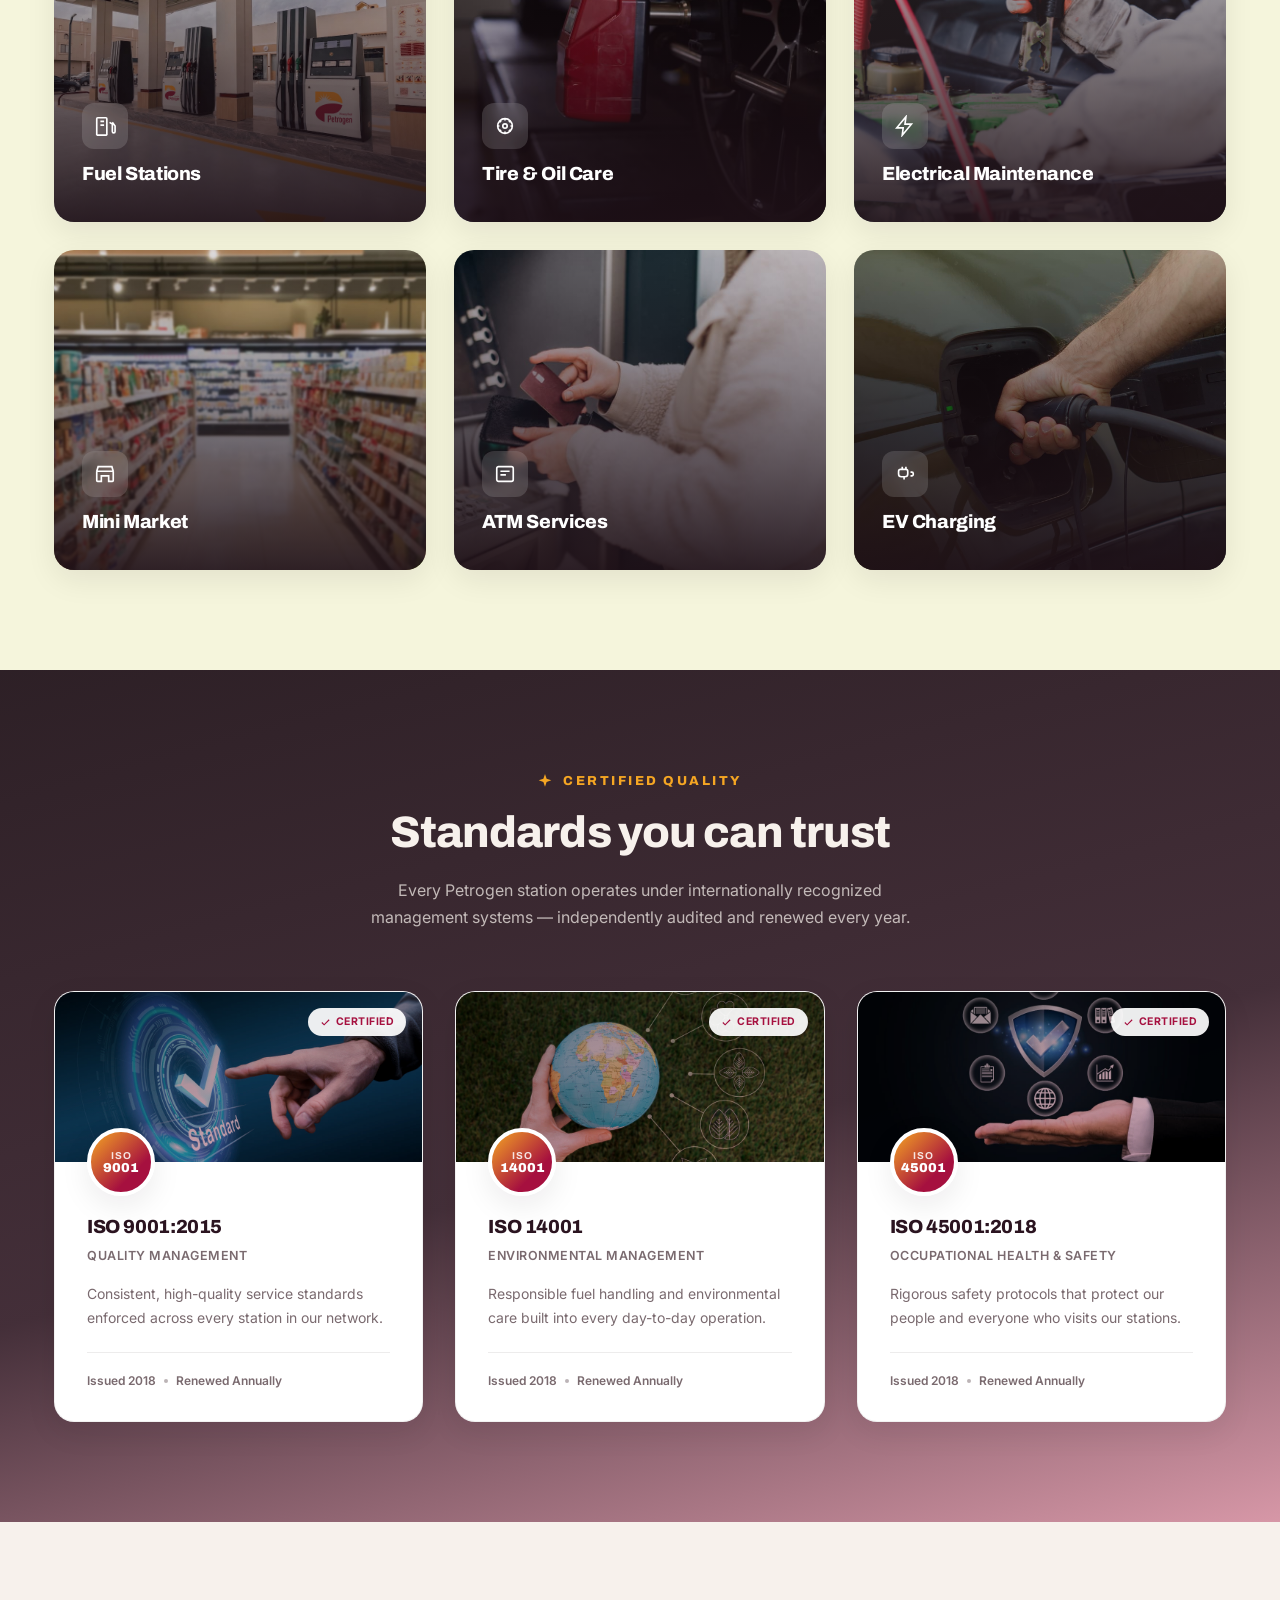
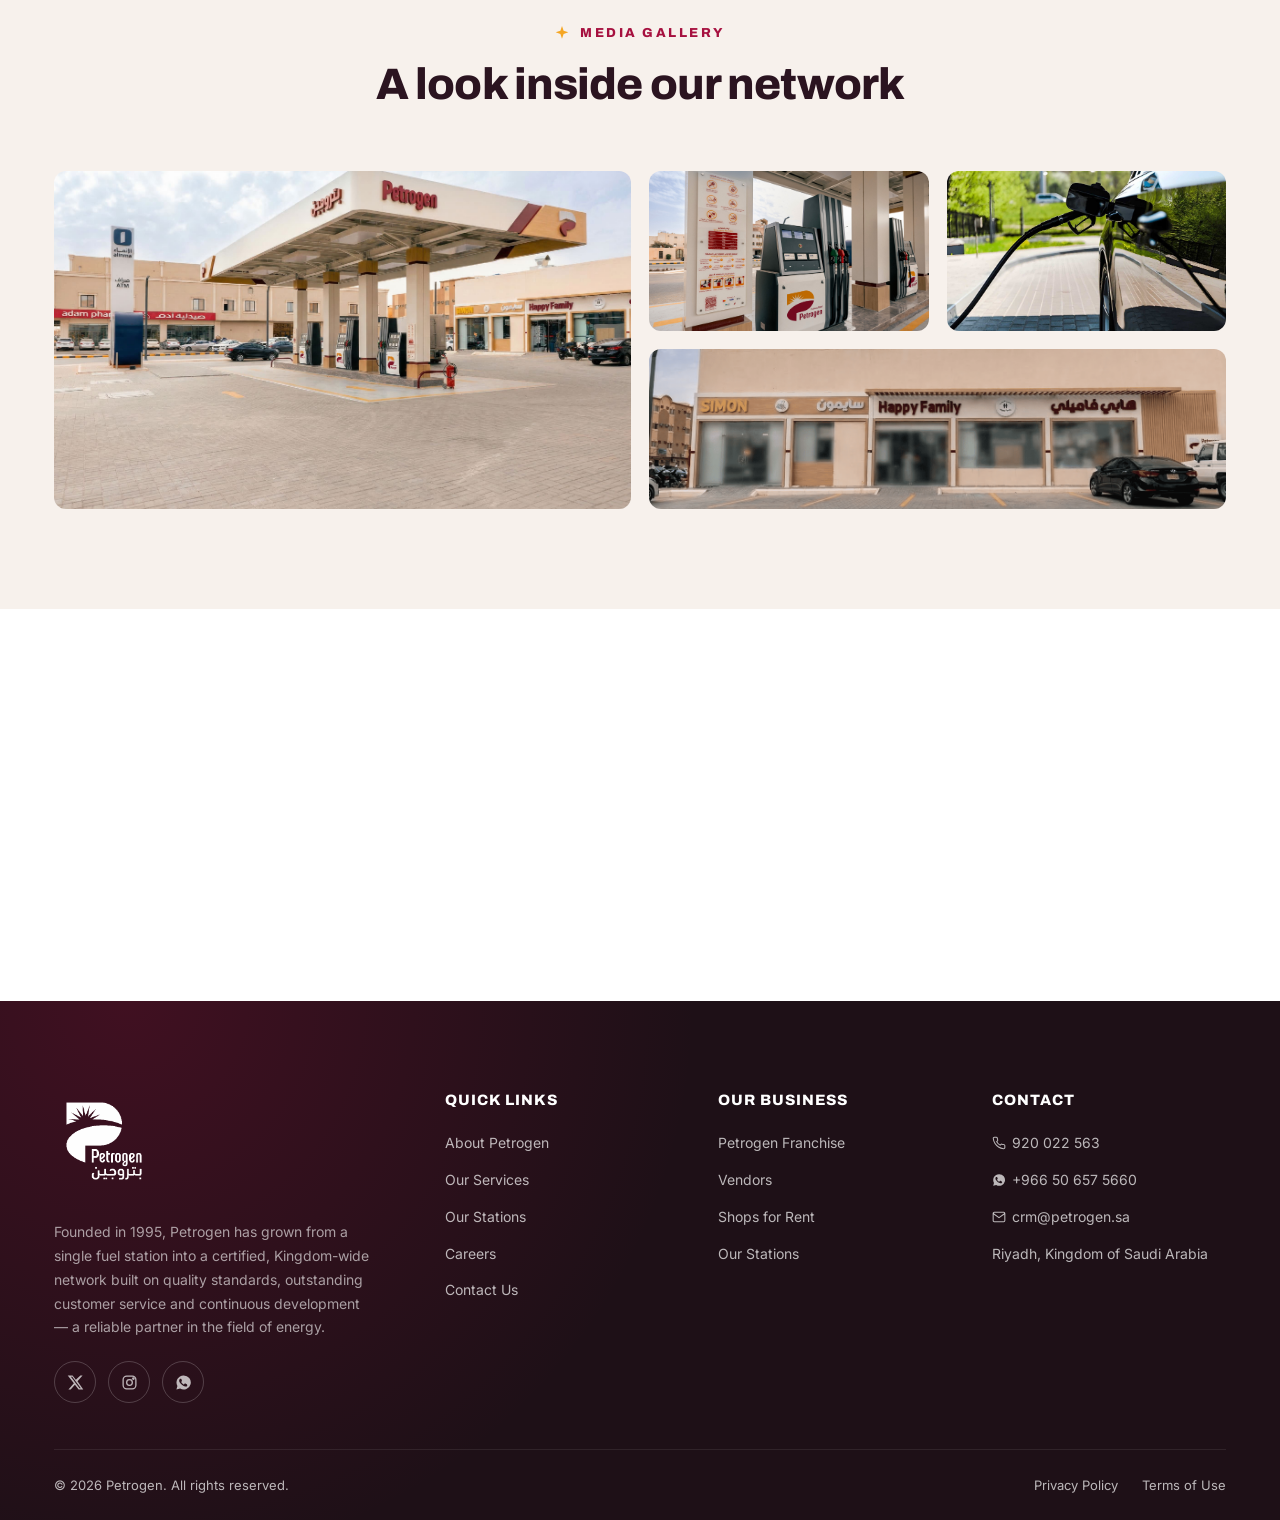
==== commit 9dd4b6ec: "Add files via upload" ====
--- a/index.html
+++ b/index.html
@@ -6,7 +6,7 @@
 <title>Petrogen | Fuel, Retail &amp; Roadside Services</title>
 <link rel="preconnect" href="https://fonts.googleapis.com">
 <link rel="preconnect" href="https://fonts.gstatic.com" crossorigin>
-<link href="https://fonts.googleapis.com/css2?family=Inter:wght@400;500;600&family=Archivo:wght@700;800;900&family=Manrope:wght@500;600;700;800&family=Tajawal:wght@400;500;700;800;900&display=swap" rel="stylesheet">
+<link href="https://fonts.googleapis.com/css2?family=Inter:wght@400;500;600&family=Archivo:wght@300;400;500;700;800;900&family=Manrope:wght@500;600;700;800&family=Tajawal:wght@400;500;700;800;900&display=swap" rel="stylesheet">
 <link rel="icon" type="image/png" href="images/petrogen_logo.png">
 <link rel="stylesheet" href="style.css">
 </head>
--- a/style.css
+++ b/style.css
@@ -204,14 +204,17 @@
    TOP INFO BAR (visible only before scrolling)
    ========================================================== */
 .top-bar {
-  background: var(--dark);
+  background: rgba(30, 16, 23, 0.35);
   color: var(--white);
   font-family: 'Manrope', 'Inter', sans-serif;
   font-size: 13px;
   overflow: hidden;
   max-height: 44px;
   transition: max-height 0.4s var(--ease), opacity 0.3s ease;
-  position: relative;
+  position: fixed;
+  top: 0;
+  left: 0;
+  right: 0;
   z-index: 1001;
 }
 
@@ -618,6 +621,7 @@
   z-index: 3;
   max-width: 660px;
   color: var(--white);
+  padding-top: 90px;
 }
 
 .hero-content .eyebrow {
@@ -627,6 +631,8 @@
 
 .hero-content h1 {
   font-size: clamp(32px, 5.5vw, 58px);
+  font-weight: 400;
+  letter-spacing: -0.01em;
   margin-bottom: 22px;
 }
 
@@ -840,6 +846,7 @@
 .page-hero-content {
   position: relative;
   z-index: 2;
+  padding-top: 90px;
 }
 
 .page-hero h1 {
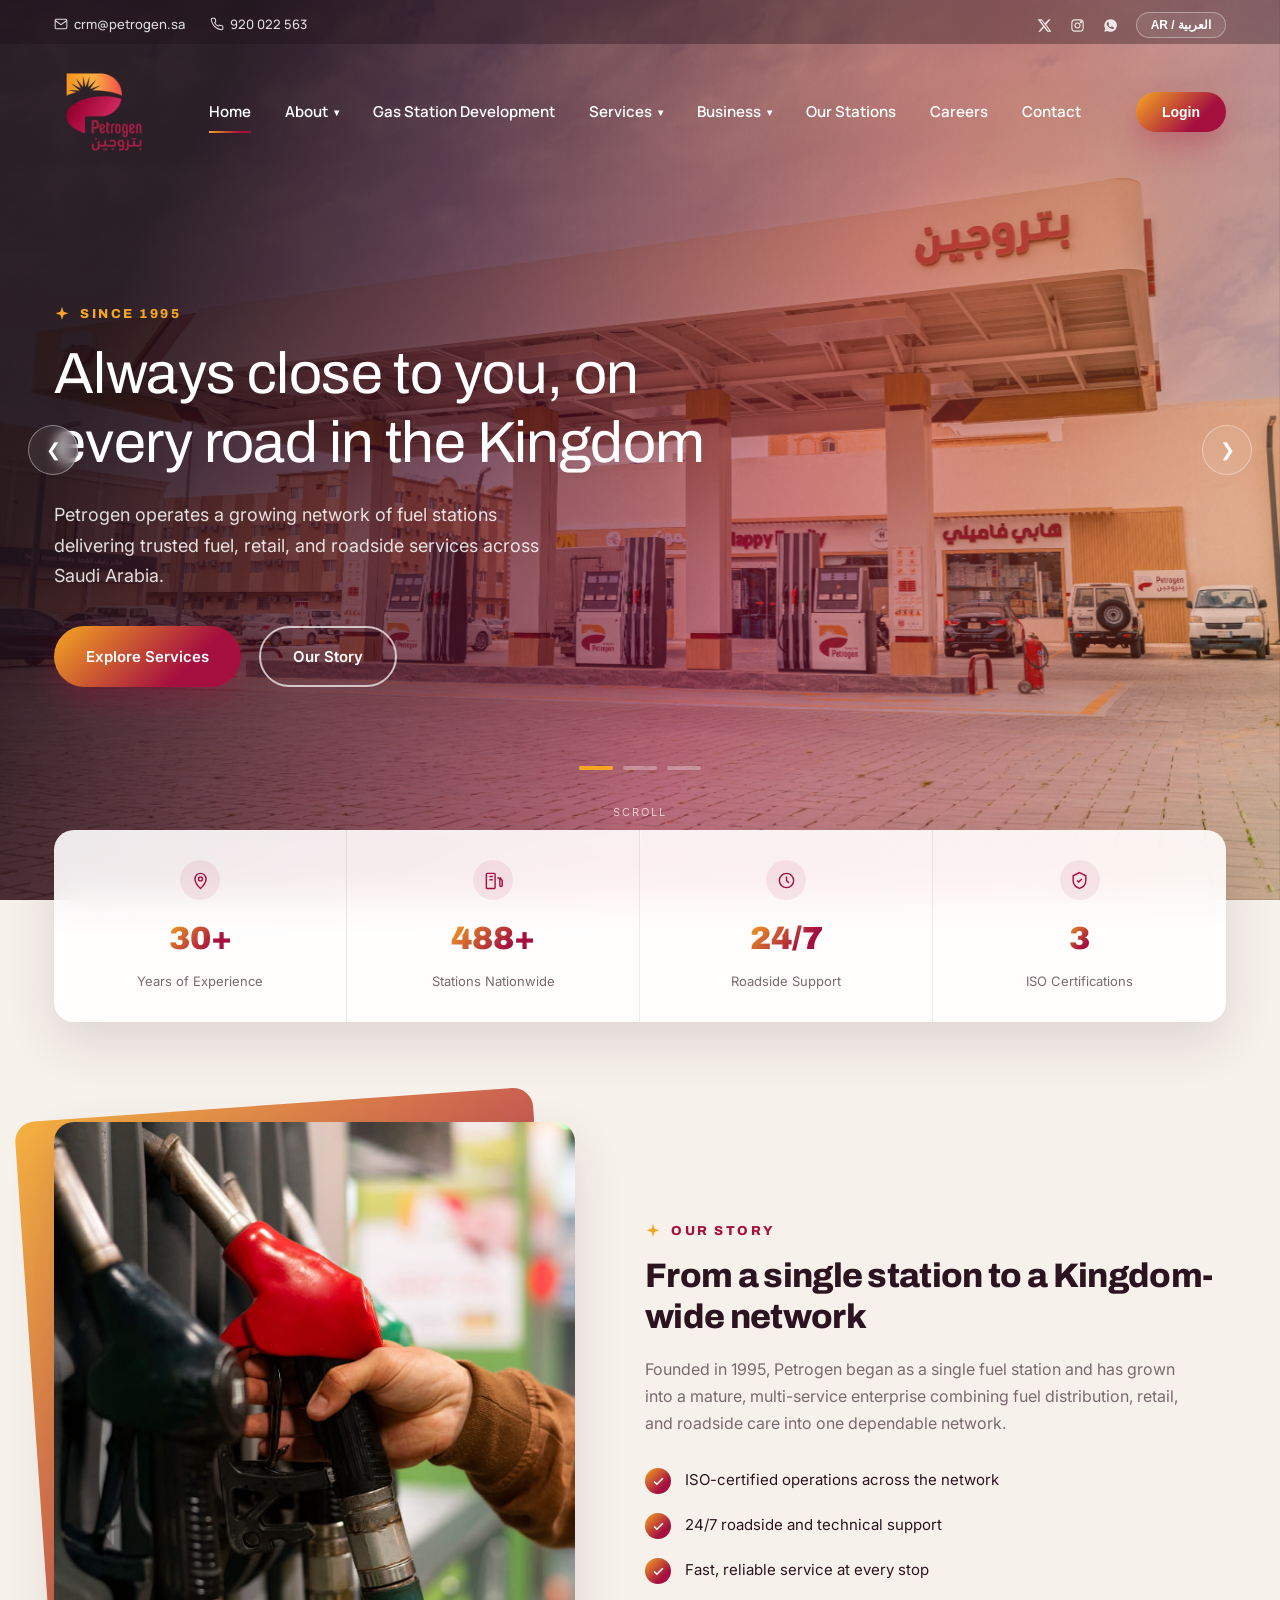
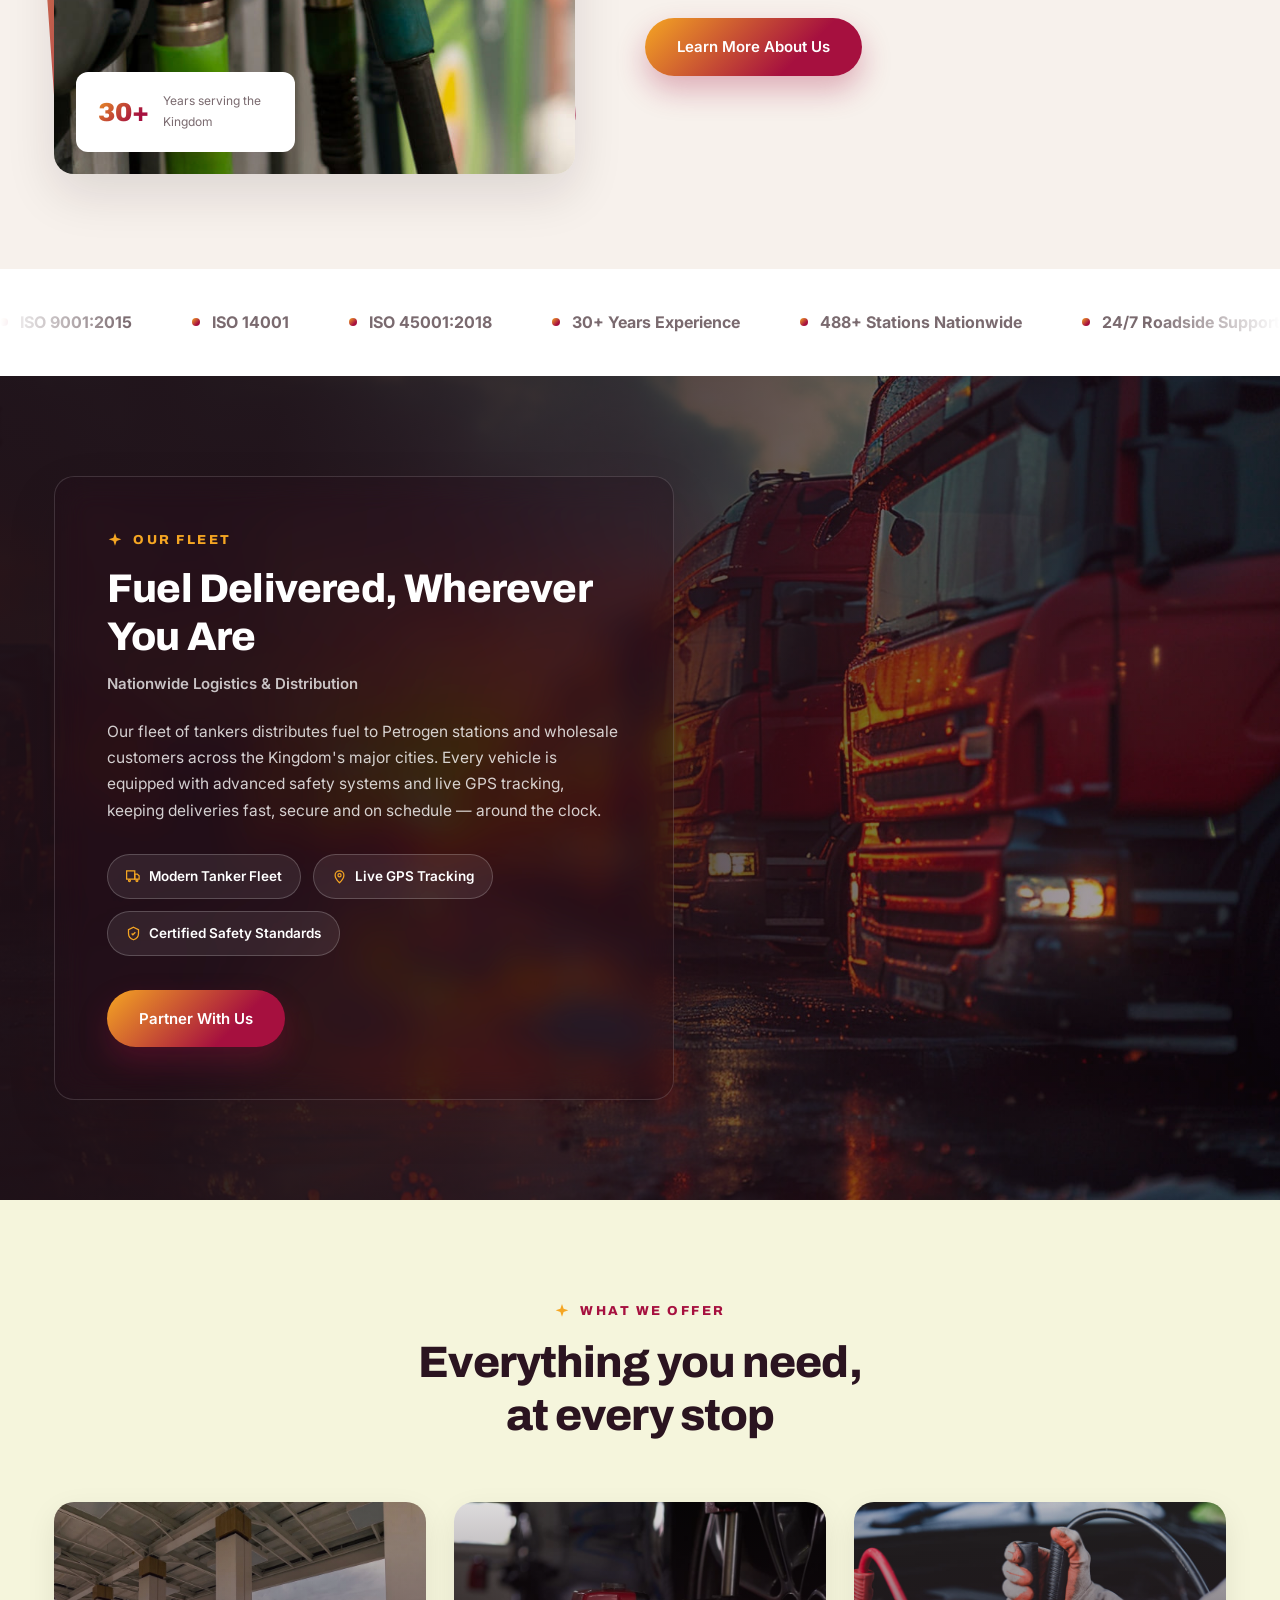
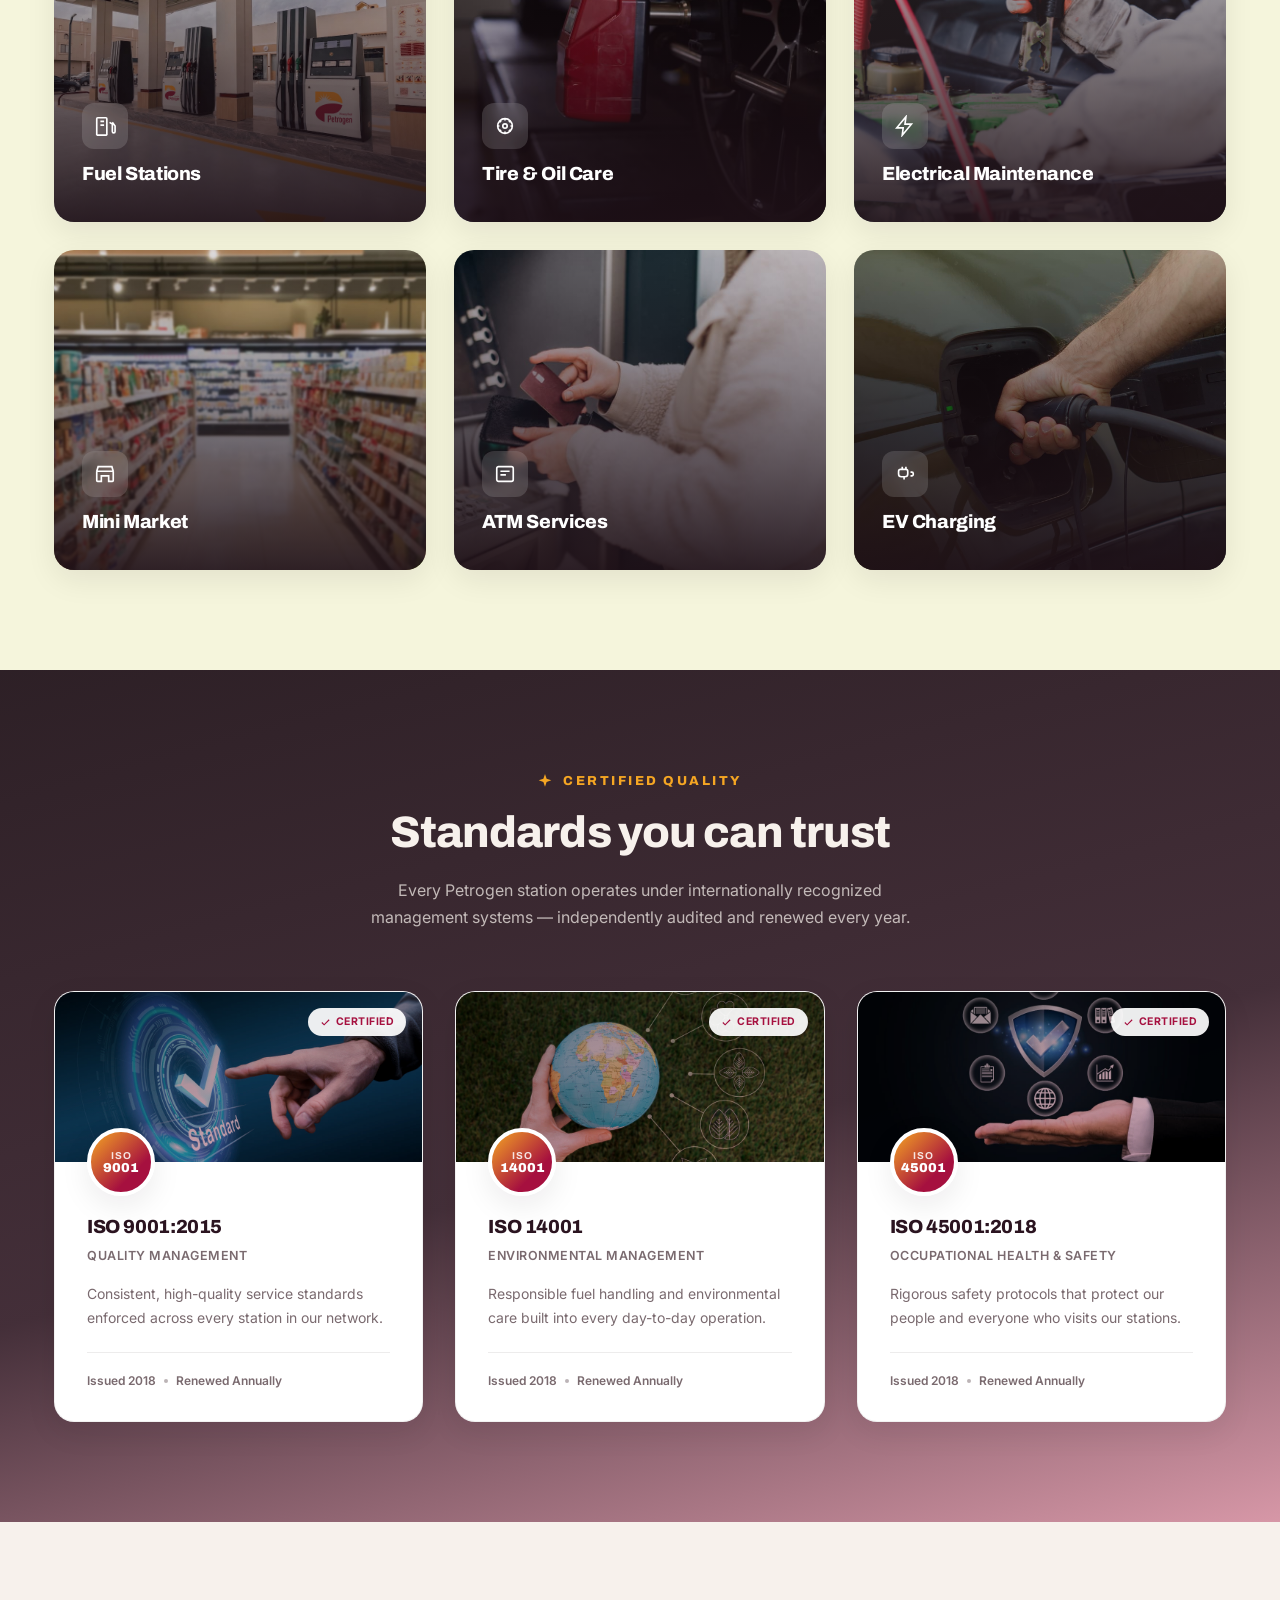
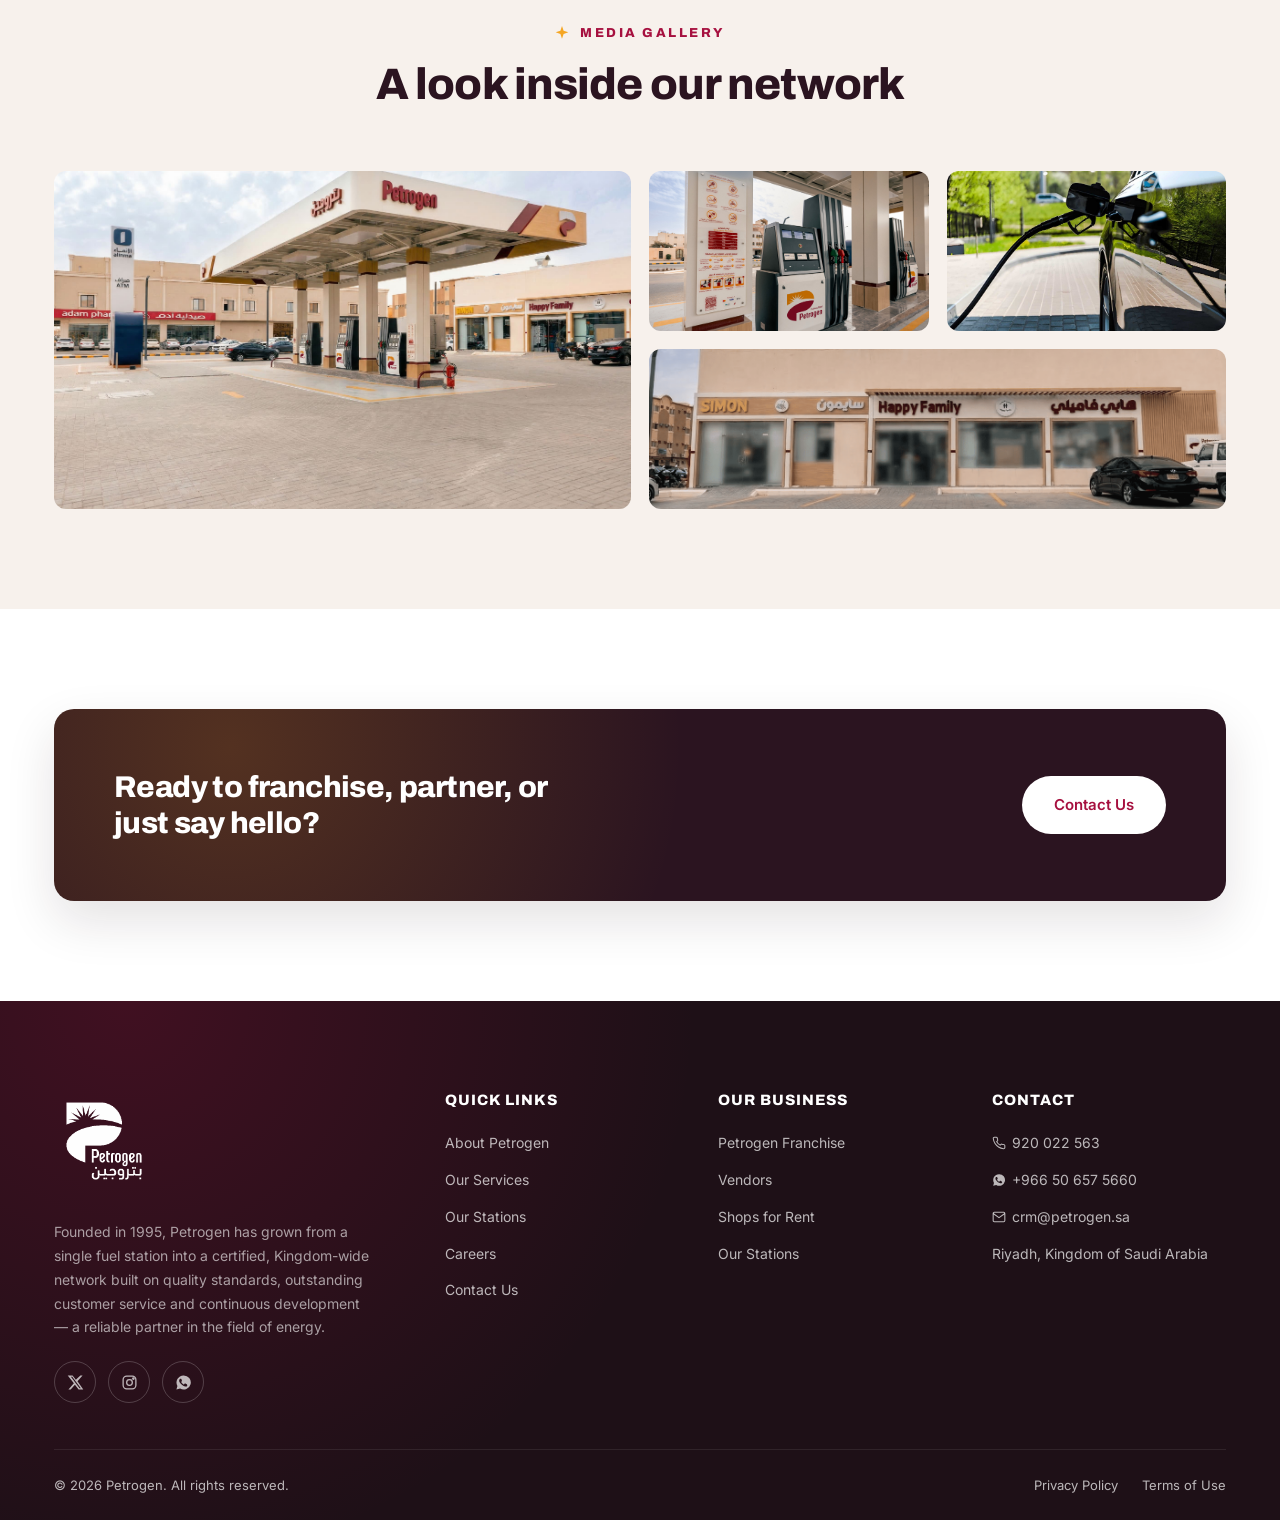
==== commit 7c1f8bf6: "Fix HTML formatting and update content" ====
--- a/index.html
+++ b/index.html
@@ -1,368 +1,368 @@
-<!DOCTYPE html>
-<html lang="en" dir="ltr">
-<head>
-<meta charset="UTF-8">
-<meta name="viewport" content="width=device-width, initial-scale=1.0">
-<title>Petrogen | Fuel, Retail &amp; Roadside Services</title>
-<link rel="preconnect" href="https://fonts.googleapis.com">
-<link rel="preconnect" href="https://fonts.gstatic.com" crossorigin>
-<link href="https://fonts.googleapis.com/css2?family=Inter:wght@400;500;600&family=Archivo:wght@300;400;500;700;800;900&family=Manrope:wght@500;600;700;800&family=Tajawal:wght@400;500;700;800;900&display=swap" rel="stylesheet">
+<!DOCTYPE html>
+<html lang="en" dir="ltr">
+<head>
+<meta charset="UTF-8">
+<meta name="viewport" content="width=device-width, initial-scale=1.0">
+<title>Petrogen | Fuel, Retail &amp; Roadside Services</title>
+<link rel="preconnect" href="https://fonts.googleapis.com">
+<link rel="preconnect" href="https://fonts.gstatic.com" crossorigin>
+<link href="https://fonts.googleapis.com/css2?family=Inter:wght@400;500;600&family=Archivo:wght@300;400;500;700;800;900&family=Manrope:wght@500;600;700;800&family=Tajawal:wght@400;500;700;800;900&display=swap" rel="stylesheet">
 <link rel="icon" type="image/png" href="images/petrogen_logo.png">
-<link rel="stylesheet" href="style.css">
-</head>
-<body>
-
-<script src="header.js"></script>
-
-<!-- =========================================================
-     HERO SLIDER
-     ========================================================= -->
-<section class="hero" id="home">
-
-  <div class="hero-slide is-active">
-    <img class="hero-bg" src="images/hero-station.jpg" alt="Petrogen station" onerror="this.onerror=null;this.src='https://picsum.photos/seed/petrogen-hero1/1920/1080'">
-    <div class="hero-overlay"></div>
-    <div class="wrapper">
-      <div class="hero-content">
-        <span class="eyebrow" data-en="Since 1995" data-ar="منذ عام 1995">Since 1995</span>
-        <h1 data-en="Always close to you, on every road in the Kingdom" data-ar="دائماً قريبون منكم، في كل طريق بالمملكة">Always close to you, on every road in the Kingdom</h1>
-        <p data-en="Petrogen operates a growing network of fuel stations delivering trusted fuel, retail, and roadside services across Saudi Arabia." data-ar="تدير بتروجين شبكة متنامية من محطات الوقود التي تقدم خدمات وقود وتجزئة وخدمات طريق موثوقة في جميع أنحاء المملكة.">Petrogen operates a growing network of fuel stations delivering trusted fuel, retail, and roadside services across Saudi Arabia.</p>
-        <div class="hero-buttons">
-          <a href="#services" class="btn btn-primary" data-en="Explore Services" data-ar="استكشف خدماتنا">Explore Services</a>
-          <a href="about.html" class="btn btn-outline btn-white" data-en="Our Story" data-ar="قصتنا">Our Story</a>
-        </div>
-      </div>
-    </div>
-  </div>
-
-  <div class="hero-slide">
-    <img class="hero-bg" src="images/hero-pumps.jpg" alt="Fuel pumps" onerror="this.onerror=null;this.src='https://picsum.photos/seed/petrogen-hero2/1920/1080'">
-    <div class="hero-overlay"></div>
-    <div class="wrapper">
-      <div class="hero-content">
-        <span class="eyebrow" data-en="Nationwide Network" data-ar="شبكة على مستوى المملكة">Nationwide Network</span>
-        <h1 data-en="Fuel, tires, oil &amp; more — all under one roof" data-ar="وقود، إطارات، زيوت والمزيد — تحت سقف واحد">Fuel, tires, oil &amp; more — all under one roof</h1>
-        <p data-en="From 91-95 gasoline and diesel to tire repair, oil change, and electrical maintenance — every stop keeps you moving." data-ar="من بنزين 91-95 والديزل إلى إصلاح الإطارات وتغيير الزيت والصيانة الكهربائية — كل محطة تبقيك في حركة مستمرة.">From 91-95 gasoline and diesel to tire repair, oil change, and electrical maintenance — every stop keeps you moving.</p>
-        <div class="hero-buttons">
-          <a href="#services" class="btn btn-primary" data-en="View All Services" data-ar="عرض جميع الخدمات">View All Services</a>
-          <a href="#gallery" class="btn btn-outline btn-white" data-en="See Our Stations" data-ar="شاهد محطاتنا">See Our Stations</a>
-        </div>
-      </div>
-    </div>
-  </div>
-
-  <div class="hero-slide">
-    <img class="hero-bg" src="images/hero-franchise.png" alt="Petrogen franchise" onerror="this.onerror=null;this.src='https://picsum.photos/seed/petrogen-hero3/1920/1080'">
-    <div class="hero-overlay"></div>
-    <div class="wrapper">
-      <div class="hero-content">
-        <span class="eyebrow" data-en="Grow With Us" data-ar="انمُ معنا">Grow With Us</span>
-        <h1 data-en="Own a Petrogen franchise, build a lasting business" data-ar="امتلك امتياز بتروجين، وابنِ عملاً مستداماً">Own a Petrogen franchise, build a lasting business</h1>
-        <p data-en="Join a certified, ISO-compliant network with three decades of operating experience across the Kingdom." data-ar="انضم إلى شبكة معتمدة ومطابقة لمعايير الآيزو بخبرة تشغيلية تمتد لثلاثة عقود في أنحاء المملكة.">Join a certified, ISO-compliant network with three decades of operating experience across the Kingdom.</p>
-        <div class="hero-buttons">
-          <a href="franchise.html" class="btn btn-primary" data-en="Franchise With Us" data-ar="امتياز معنا">Franchise With Us</a>
-          <a href="contact.html" class="btn btn-outline btn-white" data-en="Talk to Us" data-ar="تحدث معنا">Talk to Us</a>
-        </div>
-      </div>
-    </div>
-  </div>
-
-  <!-- slider controls -->
-  <button class="hero-arrow hero-prev" id="heroPrev" aria-label="Previous slide">&#10094;</button>
-  <button class="hero-arrow hero-next" id="heroNext" aria-label="Next slide">&#10095;</button>
-  <div class="hero-dots" id="heroDots">
-    <button class="hero-dot is-active"><span></span></button>
-    <button class="hero-dot"><span></span></button>
-    <button class="hero-dot"><span></span></button>
-  </div>
-  <div class="hero-scroll-cue" data-en="Scroll" data-ar="مرر للأسفل">Scroll</div>
-</section>
-
-<!-- =========================================================
-     FLOATING TRUST STRIP (overlaps hero + about section)
-     ========================================================= -->
-<div class="trust-strip-wrap">
-  <div class="wrapper">
-    <div class="trust-strip reveal">
-      <div class="trust-item">
-        <div class="trust-icon"><svg viewBox="0 0 24 24" fill="none" stroke="currentColor" stroke-width="1.8"><path d="M12 22s7-6.5 7-12a7 7 0 1 0-14 0c0 5.5 7 12 7 12z"/><circle cx="12" cy="10" r="2.5"/></svg></div>
-        <span class="trust-num" data-count="30" data-suffix="+">0</span>
-        <p data-en="Years of Experience" data-ar="سنوات الخبرة">Years of Experience</p>
-      </div>
-      <div class="trust-item">
-        <div class="trust-icon"><svg viewBox="0 0 24 24" fill="none" stroke="currentColor" stroke-width="1.8"><path d="M3 22V4a1 1 0 0 1 1-1h9a1 1 0 0 1 1 1v18M3 22h11M17 8l3 2v8a1.5 1.5 0 0 0 3 0v-6l-3-4M7 7h4M7 11h4"/></svg></div>
-        <span class="trust-num" data-count="488" data-suffix="+">0</span>
-        <p data-en="Stations Nationwide" data-ar="محطة في أنحاء المملكة">Stations Nationwide</p>
-      </div>
-      <div class="trust-item">
-        <div class="trust-icon"><svg viewBox="0 0 24 24" fill="none" stroke="currentColor" stroke-width="1.8"><circle cx="12" cy="12" r="9"/><path d="M12 7v5l3 3"/></svg></div>
-        <span class="trust-num" data-count="24" data-suffix="/7">0</span>
-        <p data-en="Roadside Support" data-ar="دعم على الطريق">Roadside Support</p>
-      </div>
-      <div class="trust-item">
-        <div class="trust-icon"><svg viewBox="0 0 24 24" fill="none" stroke="currentColor" stroke-width="1.8"><path d="M12 2l8 4v6c0 5-3.5 8.5-8 10-4.5-1.5-8-5-8-10V6l8-4z"/><path d="M9 12l2 2 4-4"/></svg></div>
-        <span class="trust-num" data-count="3">0</span>
-        <p data-en="ISO Certifications" data-ar="شهادات آيزو">ISO Certifications</p>
-      </div>
-    </div>
-  </div>
-</div>
-
-<!-- =========================================================
-     ABOUT + STATS
-     ========================================================= -->
-<section class="section" id="about">
-  <div class="wrapper about-grid" style="margin-bottom: -5px;">
-
-    <div class="about-image-wrap reveal reveal-left">
-      <div class="about-image">
-        <img src="images/about-station.jpg" alt="Petrogen station" onerror="this.onerror=null;this.src='https://picsum.photos/seed/petrogen-about/800/900'">
-        <div class="about-badge">
-          <span class="trust-num" data-count="30" data-suffix="+">0</span>
-          <p data-en="Years serving the Kingdom" data-ar="عاماً في خدمة المملكة">Years serving the Kingdom</p>
-        </div>
-      </div>
-    </div>
-
-    <div class="reveal reveal-right">
-      <span class="eyebrow" data-en="Our Story" data-ar="قصتنا">Our Story</span>
-      <h2 data-en="From a single station to a Kingdom-wide network" data-ar="من محطة واحدة إلى شبكة تغطي المملكة">From a single station to a Kingdom-wide network</h2>
-      <p class="section-text" data-en="Founded in 1995, Petrogen began as a single fuel station and has grown into a mature, multi-service enterprise combining fuel distribution, retail, and roadside care into one dependable network." data-ar="تأسست بتروجين عام 1995 كمحطة وقود واحدة، وتطورت لتصبح مؤسسة ناضجة متعددة الخدمات تجمع بين توزيع الوقود والتجزئة وخدمات الطريق في شبكة موثوقة واحدة.">Founded in 1995, Petrogen began as a single fuel station and has grown into a mature, multi-service enterprise combining fuel distribution, retail, and roadside care into one dependable network.</p>
-
-      <ul class="check-list">
-        <li><span class="check-icon"><svg viewBox="0 0 24 24" fill="none" stroke="currentColor" stroke-width="3"><path d="M20 6L9 17l-5-5"/></svg></span><span data-en="ISO-certified operations across the network" data-ar="عمليات معتمدة آيزو في جميع أنحاء الشبكة">ISO-certified operations across the network</span></li>
-        <li><span class="check-icon"><svg viewBox="0 0 24 24" fill="none" stroke="currentColor" stroke-width="3"><path d="M20 6L9 17l-5-5"/></svg></span><span data-en="24/7 roadside and technical support" data-ar="دعم فني وطريق على مدار الساعة">24/7 roadside and technical support</span></li>
-        <li><span class="check-icon"><svg viewBox="0 0 24 24" fill="none" stroke="currentColor" stroke-width="3"><path d="M20 6L9 17l-5-5"/></svg></span><span data-en="Fast, reliable service at every stop" data-ar="خدمة سريعة وموثوقة في كل محطة">Fast, reliable service at every stop</span></li>
-      </ul>
-
-      <a href="about.html" class="btn btn-primary" data-en="Learn More About Us" data-ar="اعرف المزيد عنا">Learn More About Us</a>
-    </div>
-  </div>
-</section>
-
-<!-- =========================================================
-     CERTIFICATIONS MARQUEE
-     ========================================================= -->
-<section class="section-alt" style="padding:40px 0">
-  <div class="marquee">
-    <div class="marquee-track">
-      <span class="marquee-item"><span class="dot"></span> ISO 9001:2015</span>
-      <span class="marquee-item"><span class="dot"></span> ISO 14001</span>
-      <span class="marquee-item"><span class="dot"></span> ISO 45001:2018</span>
-      <span class="marquee-item"><span class="dot"></span> 30+ Years Experience</span>
-      <span class="marquee-item"><span class="dot"></span> 488+ Stations Nationwide</span>
-      <span class="marquee-item"><span class="dot"></span> 24/7 Roadside Support</span>
-      <span class="marquee-item"><span class="dot"></span> 35+ Cities Served</span>
-      <span class="marquee-item"><span class="dot"></span> ISO 9001:2015</span>
-      <span class="marquee-item"><span class="dot"></span> ISO 14001</span>
-      <span class="marquee-item"><span class="dot"></span> ISO 45001:2018</span>
-      <span class="marquee-item"><span class="dot"></span> 30+ Years Experience</span>
-      <span class="marquee-item"><span class="dot"></span> 488+ Stations Nationwide</span>
-      <span class="marquee-item"><span class="dot"></span> 24/7 Roadside Support</span>
-      <span class="marquee-item"><span class="dot"></span> 35+ Cities Served</span>
-
-    </div>
-  </div>
-</section>
-
-<!-- =========================================================
-     LOGISTICS — full-bleed image with a glass content card
-     ========================================================= -->
-<section class="logistics">
-  <img class="logistics-bg" src="images/loginstic-fleet2.jpg" alt="Petrogen fuel delivery fleet" onerror="this.onerror=null;this.src='https://picsum.photos/seed/petrogen-logistics/1920/1080'">
-  <div class="logistics-overlay"></div>
-  <div class="wrapper logistics-wrapper">
-    <div class="logistics-card reveal reveal-left">
-      <span class="eyebrow" data-en="Our Fleet" data-ar="أسطولنا">Our Fleet</span>
-      <h2 data-en="Fuel Delivered, Wherever You Are" data-ar="الوقود يصل أينما كنت">Fuel Delivered, Wherever You Are</h2>
-      <span class="logistics-tagline" data-en="Nationwide Logistics &amp; Distribution" data-ar="خدمات لوجستية وتوزيع على مستوى المملكة">Nationwide Logistics &amp; Distribution</span>
-      <p data-en="Our fleet of tankers distributes fuel to Petrogen stations and wholesale customers across the Kingdom's major cities. Every vehicle is equipped with advanced safety systems and live GPS tracking, keeping deliveries fast, secure and on schedule — around the clock." data-ar="يقوم أسطول شاحنات بتروجين بتوزيع الوقود إلى محطاتنا وعملاء الجملة في كبرى مدن المملكة. كل شاحنة مجهزة بأنظمة سلامة متقدمة ونظام تتبع مباشر عبر GPS، لضمان توصيل سريع وآمن وفي الموعد المحدد على مدار الساعة.">Our fleet of tankers distributes fuel to Petrogen stations and wholesale customers across the Kingdom's major cities. Every vehicle is equipped with advanced safety systems and live GPS tracking, keeping deliveries fast, secure and on schedule — around the clock.</p>
-      <div class="logistics-chips">
-        <span class="chip"><svg viewBox="0 0 24 24" fill="none" stroke="currentColor" stroke-width="2"><path d="M1 3h13v13H1z"/><path d="M14 8h4l3 3v5h-7z"/><circle cx="5.5" cy="18.5" r="1.5"/><circle cx="17.5" cy="18.5" r="1.5"/></svg> <span data-en="Modern Tanker Fleet" data-ar="أسطول شاحنات حديث">Modern Tanker Fleet</span></span>
-        <span class="chip"><svg viewBox="0 0 24 24" fill="none" stroke="currentColor" stroke-width="2"><path d="M12 22s7-6.5 7-12a7 7 0 1 0-14 0c0 5.5 7 12 7 12z"/><circle cx="12" cy="10" r="2.5"/></svg> <span data-en="Live GPS Tracking" data-ar="تتبع مباشر عبر GPS">Live GPS Tracking</span></span>
-        <span class="chip"><svg viewBox="0 0 24 24" fill="none" stroke="currentColor" stroke-width="2"><path d="M12 2l8 4v6c0 5-3.5 8.5-8 10-4.5-1.5-8-5-8-10V6l8-4z"/><path d="M9 12l2 2 4-4"/></svg> <span data-en="Certified Safety Standards" data-ar="معايير سلامة معتمدة">Certified Safety Standards</span></span>
-      </div>
-      <a href="contact.html" class="btn btn-primary" data-en="Partner With Us" data-ar="كن شريكاً معنا">Partner With Us</a>
-    </div>
-  </div>
-</section>
-<!-- =========================================================
-     SERVICES
-     ========================================================= -->
-<section class="section section-alt" id="services" style="background-color: beige;">
-  <div class="wrapper">
-    <div class="section-head reveal">
-      <span class="eyebrow" data-en="What We Offer" data-ar="ماذا نقدم">What We Offer</span>
-      <h2 data-en="Everything you need, at every stop" data-ar="كل ما تحتاجه، في كل محطة">Everything you need, <br>at every stop</h2>
-    </div>
-
-    <div class="services-grid">
-      <div class="service-card reveal">
-        <img class="service-bg" src="images/services-fuel.jpeg" alt="" onerror="this.onerror=null;this.src='https://picsum.photos/seed/petrogen-s1/600/500'">
-        <div class="service-content">
-          <div class="service-icon"><svg viewBox="0 0 24 24" fill="none" stroke="currentColor" stroke-width="1.8"><path d="M3 22V4a1 1 0 0 1 1-1h9a1 1 0 0 1 1 1v18M3 22h11M17 8l3 2v8a1.5 1.5 0 0 0 3 0v-6l-3-4M7 7h4M7 11h4"/></svg></div>
-          <h3 data-en="Fuel Stations" data-ar="محطات الوقود">Fuel Stations</h3>
-          <p data-en="91-95 gasoline and diesel, dispensed fast and safely, network-wide." data-ar="بنزين 91-95 والديزل، يُصرف بسرعة وأمان في جميع محطاتنا.">91-95 gasoline and diesel, dispensed fast and safely, network-wide.</p>
-        </div>
-      </div>
-      <div class="service-card reveal">
-        <img class="service-bg" src="images/service-tires.jpg" alt="" onerror="this.onerror=null;this.src='https://picsum.photos/seed/petrogen-s2/600/500'">
-        <div class="service-content">
-          <div class="service-icon"><svg viewBox="0 0 24 24" fill="none" stroke="currentColor" stroke-width="1.8"><circle cx="12" cy="12" r="8"/><circle cx="12" cy="12" r="2.4"/><path d="M12 4v2M12 18v2M4 12h2M18 12h2M6.3 6.3l1.4 1.4M16.3 16.3l1.4 1.4M6.3 17.7l1.4-1.4M16.3 7.7l1.4-1.4"/></svg></div>
-          <h3 data-en="Tire &amp; Oil Care" data-ar="خدمة الإطارات والزيوت">Tire &amp; Oil Care</h3>
-          <p data-en="On-the-spot tire repair and quick oil changes to keep you moving." data-ar="إصلاح إطارات فوري وتغيير زيت سريع لإبقائك في حركة مستمرة.">On-the-spot tire repair and quick oil changes to keep you moving.</p>
-        </div>
-      </div>
-      <div class="service-card reveal">
-        <img class="service-bg" src="images/service-electrical.jpg" alt="" onerror="this.onerror=null;this.src='https://picsum.photos/seed/petrogen-s3/600/500'">
-        <div class="service-content">
-          <div class="service-icon"><svg viewBox="0 0 24 24" fill="none" stroke="currentColor" stroke-width="1.8"><path d="M13 2 3 14h7l-1 8 10-12h-7l1-8z"/></svg></div>
-          <h3 data-en="Electrical Maintenance" data-ar="الصيانة الكهربائية">Electrical Maintenance</h3>
-          <p data-en="Certified technicians handle diagnostics and electrical repairs." data-ar="فنيون معتمدون يقومون بالتشخيص والإصلاحات الكهربائية.">Certified technicians handle diagnostics and electrical repairs.</p>
-        </div>
-      </div>
-      <div class="service-card reveal">
-        <img class="service-bg" src="images/service-market.jpg" alt="" onerror="this.onerror=null;this.src='https://picsum.photos/seed/petrogen-s4/600/500'">
-        <div class="service-content">
-          <div class="service-icon"><svg viewBox="0 0 24 24" fill="none" stroke="currentColor" stroke-width="1.8"><path d="M3 9l1.5-5h15L21 9M3 9v10a1 1 0 0 0 1 1h4v-6h8v6h4a1 1 0 0 0 1-1V9M3 9h18"/></svg></div>
-          <h3 data-en="Mini Market" data-ar="سوبر ماركت">Mini Market</h3>
-          <p data-en="Grab a meal or everyday essentials without leaving the station." data-ar="احصل على وجبة أو مستلزماتك اليومية دون مغادرة المحطة.">Grab a meal or everyday essentials without leaving the station.</p>
-        </div>
-      </div>
-      <div class="service-card reveal">
-        <img class="service-bg" src="images/service-atm.jpg" alt="" onerror="this.onerror=null;this.src='https://picsum.photos/seed/petrogen-s5/600/500'">
-        <div class="service-content">
-          <div class="service-icon"><svg viewBox="0 0 24 24" fill="none" stroke="currentColor" stroke-width="1.8"><rect x="3" y="4" width="18" height="16" rx="2"/><path d="M7 9h10M7 13h6M12 17h.01"/></svg></div>
-          <h3 data-en="ATM Services" data-ar="خدمات الصراف الآلي">ATM Services</h3>
-          <p data-en="On-site ATMs for fast, convenient cash access, day or night." data-ar="أجهزة صراف آلي في الموقع لسحب نقدي سريع، ليلاً أو نهاراً.">On-site ATMs for fast, convenient cash access, day or night.</p>
-        </div>
-      </div>
-      <div class="service-card reveal">
-        <img class="service-bg" src="images/service-ev.jpg" alt="" onerror="this.onerror=null;this.src='https://picsum.photos/seed/petrogen-s6/600/500'">
-        <div class="service-content">
-          <div class="service-icon"><svg viewBox="0 0 24 24" fill="none" stroke="currentColor" stroke-width="1.8"><path d="M7 7h6a2 2 0 0 1 2 2v3a3 3 0 0 1-3 3H8a3 3 0 0 1-3-3V9a2 2 0 0 1 2-2z"/><path d="M9 4v3M13 4v3M11 15v3"/><path d="M18 10h1.5a1.5 1.5 0 0 1 1.5 1.5v1a1.5 1.5 0 0 1-1.5 1.5H18"/></svg></div>
-          <h3 data-en="EV Charging" data-ar="شحن السيارات الكهربائية">EV Charging</h3>
-          <p data-en="Fast, modern charging points built for electric vehicles." data-ar="نقاط شحن سريعة وحديثة مخصصة للسيارات الكهربائية.">Fast, modern charging points built for electric vehicles.</p>
-        </div>
-      </div>
-    </div>
-  </div>
-</section>
-
-<!-- =========================================================
-     CERTIFICATIONS
-     ========================================================= -->
-<section class="section cert-section" id="certifications">
-  <div class="wrapper">
-    <div class="section-head reveal">
-      <span class="eyebrow" data-en="Certified Quality" data-ar="جودة معتمدة">Certified Quality</span>
-      <h2 data-en="Standards you can trust" data-ar="معايير يمكنك الوثوق بها">Standards you can trust</h2>
-      <p class="section-text" style="margin:18px auto 0" data-en="Every Petrogen station operates under internationally recognized management systems — independently audited and renewed every year." data-ar="تعمل كل محطة من محطات بتروجين وفق أنظمة إدارة معتمدة دولياً، تُراجع بشكل مستقل وتُجدد سنوياً.">Every Petrogen station operates under internationally recognized management systems — independently audited and renewed every year.</p>
-    </div>
-
-    <div class="cert-grid">
-      <div class="cert-card reveal">
-        <div class="cert-photo">
-          <img src="images/cert-quality.jpg" alt="Quality management" onerror="this.onerror=null;this.src='https://picsum.photos/seed/petrogen-cert1/600/400'">
-        </div>
-        <div class="cert-seal"><span>ISO</span><span>9001</span></div>
-        <div class="cert-tag"><svg viewBox="0 0 24 24" fill="none" stroke="currentColor" stroke-width="2.5"><path d="M20 6L9 17l-5-5"/></svg> <span data-en="Certified" data-ar="معتمد">Certified</span></div>
-        <div class="cert-body">
-          <h3>ISO 9001:2015</h3>
-          <span class="cert-category" data-en="Quality Management" data-ar="إدارة الجودة">Quality Management</span>
-          <p data-en="Consistent, high-quality service standards enforced across every station in our network." data-ar="معايير خدمة متسقة وعالية الجودة مطبقة في جميع محطات شبكتنا.">Consistent, high-quality service standards enforced across every station in our network.</p>
-          <div class="cert-meta">
-            <span data-en="Issued 2018" data-ar="صدرت 2018">Issued 2018</span>
-            <span class="sep"></span>
-            <span data-en="Renewed Annually" data-ar="تُجدد سنوياً">Renewed Annually</span>
-          </div>
-        </div>
-      </div>
-
-      <div class="cert-card reveal">
-        <div class="cert-photo">
-          <img src="images/cert-environment.jpg" alt="Environmental management" onerror="this.onerror=null;this.src='https://picsum.photos/seed/petrogen-cert2/600/400'">
-        </div>
-        <div class="cert-seal"><span>ISO</span><span>14001</span></div>
-        <div class="cert-tag"><svg viewBox="0 0 24 24" fill="none" stroke="currentColor" stroke-width="2.5"><path d="M20 6L9 17l-5-5"/></svg> <span data-en="Certified" data-ar="معتمد">Certified</span></div>
-        <div class="cert-body">
-          <h3>ISO 14001</h3>
-          <span class="cert-category" data-en="Environmental Management" data-ar="الإدارة البيئية">Environmental Management</span>
-          <p data-en="Responsible fuel handling and environmental care built into every day-to-day operation." data-ar="تعامل مسؤول مع الوقود واهتمام بيئي مدمج في العمليات اليومية.">Responsible fuel handling and environmental care built into every day-to-day operation.</p>
-          <div class="cert-meta">
-            <span data-en="Issued 2018" data-ar="صدرت 2018">Issued 2018</span>
-            <span class="sep"></span>
-            <span data-en="Renewed Annually" data-ar="تُجدد سنوياً">Renewed Annually</span>
-          </div>
-        </div>
-      </div>
-
-      <div class="cert-card reveal">
-        <div class="cert-photo">
-          <img src="images/cert-safety.jpg" alt="Occupational health and safety" onerror="this.onerror=null;this.src='https://picsum.photos/seed/petrogen-cert3/600/400'">
-        </div>
-        <div class="cert-seal"><span>ISO</span><span>45001</span></div>
-        <div class="cert-tag"><svg viewBox="0 0 24 24" fill="none" stroke="currentColor" stroke-width="2.5"><path d="M20 6L9 17l-5-5"/></svg> <span data-en="Certified" data-ar="معتمد">Certified</span></div>
-        <div class="cert-body">
-          <h3>ISO 45001:2018</h3>
-          <span class="cert-category" data-en="Occupational Health &amp; Safety" data-ar="الصحة والسلامة المهنية">Occupational Health &amp; Safety</span>
-          <p data-en="Rigorous safety protocols that protect our people and everyone who visits our stations." data-ar="بروتوكولات سلامة صارمة تحمي فريقنا وكل زائر لمحطاتنا.">Rigorous safety protocols that protect our people and everyone who visits our stations.</p>
-          <div class="cert-meta">
-            <span data-en="Issued 2018" data-ar="صدرت 2018">Issued 2018</span>
-            <span class="sep"></span>
-            <span data-en="Renewed Annually" data-ar="تُجدد سنوياً">Renewed Annually</span>
-          </div>
-        </div>
-      </div>
-    </div>
-  </div>
-</section>
-
-<!-- =========================================================
-     GALLERY
-     ========================================================= -->
-<section class="section" id="gallery">
-  <div class="wrapper">
-    <div class="section-head reveal">
-      <span class="eyebrow" data-en="Media Gallery" data-ar="معرض الوسائط">Media Gallery</span>
-      <h2 data-en="A look inside our network" data-ar="نظرة داخل شبكتنا">A look inside our network</h2>
-    </div>
-
-    <div class="gallery-grid">
-      <div class="gallery-item reveal">
-        <img src="images/gallery-station.jpeg" alt="Flagship station" onerror="this.onerror=null;this.src='https://picsum.photos/seed/petrogen-g1/900/900'">
-        <span class="gallery-cap" data-en="Flagship Station" data-ar="المحطة الرئيسية">Flagship Station</span>
-      </div>
-      <div class="gallery-item reveal">
-        <img src="images/gallery-pumps.jpeg" alt="Fuel pump" onerror="this.onerror=null;this.src='https://picsum.photos/seed/petrogen-g2/600/450'">
-        <span class="gallery-cap" data-en="Fuel Pumps" data-ar="مضخات الوقود">Fuel Pumps</span>
-      </div>
-      <div class="gallery-item reveal">
-        <img src="images/gallery-ev.jpg" alt="EV charging" onerror="this.onerror=null;this.src='https://picsum.photos/seed/petrogen-g3/600/450'">
-        <span class="gallery-cap" data-en="EV Charging" data-ar="شحن كهربائي">EV Charging</span>
-      </div>
-      <div class="gallery-item reveal">
-        <img src="images/gallery-market.png" alt="Mini market" onerror="this.onerror=null;this.src='https://picsum.photos/seed/petrogen-g4/900/450'">
-        <span class="gallery-cap" data-en="Retail Market" data-ar="سوق التجزئة">Retail Market</span>
-      </div>
-
-    </div>
-  </div>
-</section>
-
-<!-- =========================================================
-     CTA BAND
-     ========================================================= -->
-<section class="section section-alt">
-  <div class="wrapper">
-    <div class="cta-band reveal">
-      <h2 data-en="Ready to franchise, partner, or just say hello?" data-ar="مستعد لامتلاك امتياز أو الشراكة أو مجرد التواصل؟">Ready to franchise, partner, or just say hello?</h2>
-      <a href="contact.html" class="btn btn-light" data-en="Contact Us" data-ar="اتصل بنا">Contact Us</a>
-    </div>
-  </div>
-</section>
-
+<link rel="stylesheet" href="style.css">
+</head>
+<body>
+
+<script src="header.js"></script>
+
+<!-- =========================================================
+     HERO SLIDER
+     ========================================================= -->
+<section class="hero" id="home">
+
+  <div class="hero-slide is-active">
+    <img class="hero-bg" src="images/hero-station.jpg" alt="Petrogen station" onerror="this.onerror=null;this.src='https://picsum.photos/seed/petrogen-hero1/1920/1080'">
+    <div class="hero-overlay"></div>
+    <div class="wrapper">
+      <div class="hero-content">
+        <span class="eyebrow" data-en="Since 1995" data-ar="منذ عام 1995">Since 1995</span>
+        <h1 data-en="Always close to you, on every road in the Kingdom" data-ar="دائماً قريبون منكم، في كل طريق بالمملكة">Always close to you, on every road in the Kingdom</h1>
+        <p data-en="Petrogen operates a growing network of fuel stations delivering trusted fuel, retail, and roadside services across Saudi Arabia." data-ar="تدير بتروجين شبكة متنامية من محطات الوقود التي تقدم خدمات وقود وتجزئة وخدمات طريق موثوقة في جميع أنحاء المملكة.">Petrogen operates a growing network of fuel stations delivering trusted fuel, retail, and roadside services across Saudi Arabia.</p>
+        <div class="hero-buttons">
+          <a href="#services" class="btn btn-primary" data-en="Explore Services" data-ar="استكشف خدماتنا">Explore Services</a>
+          <a href="about.html" class="btn btn-outline btn-white" data-en="Our Story" data-ar="قصتنا">Our Story</a>
+        </div>
+      </div>
+    </div>
+  </div>
+
+  <div class="hero-slide">
+    <img class="hero-bg" src="images/hero-pumps.jpg" alt="Fuel pumps" onerror="this.onerror=null;this.src='https://picsum.photos/seed/petrogen-hero2/1920/1080'">
+    <div class="hero-overlay"></div>
+    <div class="wrapper">
+      <div class="hero-content">
+        <span class="eyebrow" data-en="Nationwide Network" data-ar="شبكة على مستوى المملكة">Nationwide Network</span>
+        <h1 data-en="Fuel, tires, oil &amp; more — all under one roof" data-ar="وقود، إطارات، زيوت والمزيد تحت سقف واحد">Fuel, tires, oil &amp; more all under one roof</h1>
+        <p data-en="From 91-95 gasoline and diesel to tire repair, oil change, and electrical maintenance — every stop keeps you moving." data-ar="من بنزين 91-95 والديزل إلى إصلاح الإطارات وتغيير الزيت والصيانة الكهربائية — كل محطة تبقيك في حركة مستمرة.">From 91-95 gasoline and diesel to tire repair, oil change, and electrical maintenance — every stop keeps you moving.</p>
+        <div class="hero-buttons">
+          <a href="#services" class="btn btn-primary" data-en="View All Services" data-ar="عرض جميع الخدمات">View All Services</a>
+          <a href="#gallery" class="btn btn-outline btn-white" data-en="See Our Stations" data-ar="شاهد محطاتنا">See Our Stations</a>
+        </div>
+      </div>
+    </div>
+  </div>
+
+  <div class="hero-slide">
+    <img class="hero-bg" src="images/hero-franchise.png" alt="Petrogen franchise" onerror="this.onerror=null;this.src='https://picsum.photos/seed/petrogen-hero3/1920/1080'">
+    <div class="hero-overlay"></div>
+    <div class="wrapper">
+      <div class="hero-content">
+        <span class="eyebrow" data-en="Grow With Us" data-ar="انمُ معنا">Grow With Us</span>
+        <h1 data-en="Own a Petrogen franchise, build a lasting business" data-ar="امتلك امتياز بتروجين، وابنِ عملاً مستداماً">Own a Petrogen franchise, build a lasting business</h1>
+        <p data-en="Join a certified, ISO-compliant network with three decades of operating experience across the Kingdom." data-ar="انضم إلى شبكة معتمدة ومطابقة لمعايير الآيزو بخبرة تشغيلية تمتد لثلاثة عقود في أنحاء المملكة.">Join a certified, ISO-compliant network with three decades of operating experience across the Kingdom.</p>
+        <div class="hero-buttons">
+          <a href="franchise.html" class="btn btn-primary" data-en="Franchise With Us" data-ar="امتياز معنا">Franchise With Us</a>
+          <a href="contact.html" class="btn btn-outline btn-white" data-en="Talk to Us" data-ar="تحدث معنا">Talk to Us</a>
+        </div>
+      </div>
+    </div>
+  </div>
+
+  <!-- slider controls -->
+  <button class="hero-arrow hero-prev" id="heroPrev" aria-label="Previous slide">&#10094;</button>
+  <button class="hero-arrow hero-next" id="heroNext" aria-label="Next slide">&#10095;</button>
+  <div class="hero-dots" id="heroDots">
+    <button class="hero-dot is-active"><span></span></button>
+    <button class="hero-dot"><span></span></button>
+    <button class="hero-dot"><span></span></button>
+  </div>
+  <div class="hero-scroll-cue" data-en="Scroll" data-ar="مرر للأسفل">Scroll</div>
+</section>
+
+<!-- =========================================================
+     FLOATING TRUST STRIP (overlaps hero + about section)
+     ========================================================= -->
+<div class="trust-strip-wrap">
+  <div class="wrapper">
+    <div class="trust-strip reveal">
+      <div class="trust-item">
+        <div class="trust-icon"><svg viewBox="0 0 24 24" fill="none" stroke="currentColor" stroke-width="1.8"><path d="M12 22s7-6.5 7-12a7 7 0 1 0-14 0c0 5.5 7 12 7 12z"/><circle cx="12" cy="10" r="2.5"/></svg></div>
+        <span class="trust-num" data-count="30" data-suffix="+">0</span>
+        <p data-en="Years of Experience" data-ar="سنوات الخبرة">Years of Experience</p>
+      </div>
+      <div class="trust-item">
+        <div class="trust-icon"><svg viewBox="0 0 24 24" fill="none" stroke="currentColor" stroke-width="1.8"><path d="M3 22V4a1 1 0 0 1 1-1h9a1 1 0 0 1 1 1v18M3 22h11M17 8l3 2v8a1.5 1.5 0 0 0 3 0v-6l-3-4M7 7h4M7 11h4"/></svg></div>
+        <span class="trust-num" data-count="488" data-suffix="+">0</span>
+        <p data-en="Stations Nationwide" data-ar="محطة في أنحاء المملكة">Stations Nationwide</p>
+      </div>
+      <div class="trust-item">
+        <div class="trust-icon"><svg viewBox="0 0 24 24" fill="none" stroke="currentColor" stroke-width="1.8"><circle cx="12" cy="12" r="9"/><path d="M12 7v5l3 3"/></svg></div>
+        <span class="trust-num" data-count="24" data-suffix="/7">0</span>
+        <p data-en="Roadside Support" data-ar="دعم على الطريق">Roadside Support</p>
+      </div>
+      <div class="trust-item">
+        <div class="trust-icon"><svg viewBox="0 0 24 24" fill="none" stroke="currentColor" stroke-width="1.8"><path d="M12 2l8 4v6c0 5-3.5 8.5-8 10-4.5-1.5-8-5-8-10V6l8-4z"/><path d="M9 12l2 2 4-4"/></svg></div>
+        <span class="trust-num" data-count="3">0</span>
+        <p data-en="ISO Certifications" data-ar="شهادات آيزو">ISO Certifications</p>
+      </div>
+    </div>
+  </div>
+</div>
+
+<!-- =========================================================
+     ABOUT + STATS
+     ========================================================= -->
+<section class="section" id="about">
+  <div class="wrapper about-grid" style="margin-bottom: -5px;">
+
+    <div class="about-image-wrap reveal reveal-left">
+      <div class="about-image">
+        <img src="images/about-station.jpg" alt="Petrogen station" onerror="this.onerror=null;this.src='https://picsum.photos/seed/petrogen-about/800/900'">
+        <div class="about-badge">
+          <span class="trust-num" data-count="30" data-suffix="+">0</span>
+          <p data-en="Years serving the Kingdom" data-ar="عاماً في خدمة المملكة">Years serving the Kingdom</p>
+        </div>
+      </div>
+    </div>
+
+    <div class="reveal reveal-right">
+      <span class="eyebrow" data-en="Our Story" data-ar="قصتنا">Our Story</span>
+      <h2 data-en="From a single station to a Kingdom-wide network" data-ar="من محطة واحدة إلى شبكة تغطي المملكة">From a single station to a Kingdom-wide network</h2>
+      <p class="section-text" data-en="Founded in 1995, Petrogen began as a single fuel station and has grown into a mature, multi-service enterprise combining fuel distribution, retail, and roadside care into one dependable network." data-ar="تأسست بتروجين عام 1995 كمحطة وقود واحدة، وتطورت لتصبح مؤسسة ناضجة متعددة الخدمات تجمع بين توزيع الوقود والتجزئة وخدمات الطريق في شبكة موثوقة واحدة.">Founded in 1995, Petrogen began as a single fuel station and has grown into a mature, multi-service enterprise combining fuel distribution, retail, and roadside care into one dependable network.</p>
+
+      <ul class="check-list">
+        <li><span class="check-icon"><svg viewBox="0 0 24 24" fill="none" stroke="currentColor" stroke-width="3"><path d="M20 6L9 17l-5-5"/></svg></span><span data-en="ISO-certified operations across the network" data-ar="عمليات معتمدة آيزو في جميع أنحاء الشبكة">ISO-certified operations across the network</span></li>
+        <li><span class="check-icon"><svg viewBox="0 0 24 24" fill="none" stroke="currentColor" stroke-width="3"><path d="M20 6L9 17l-5-5"/></svg></span><span data-en="24/7 roadside and technical support" data-ar="دعم فني وطريق على مدار الساعة">24/7 roadside and technical support</span></li>
+        <li><span class="check-icon"><svg viewBox="0 0 24 24" fill="none" stroke="currentColor" stroke-width="3"><path d="M20 6L9 17l-5-5"/></svg></span><span data-en="Fast, reliable service at every stop" data-ar="خدمة سريعة وموثوقة في كل محطة">Fast, reliable service at every stop</span></li>
+      </ul>
+
+      <a href="about.html" class="btn btn-primary" data-en="Learn More About Us" data-ar="اعرف المزيد عنا">Learn More About Us</a>
+    </div>
+  </div>
+</section>
+
+<!-- =========================================================
+     CERTIFICATIONS MARQUEE
+     ========================================================= -->
+<section class="section-alt" style="padding:40px 0">
+  <div class="marquee">
+    <div class="marquee-track">
+      <span class="marquee-item"><span class="dot"></span> ISO 9001:2015</span>
+      <span class="marquee-item"><span class="dot"></span> ISO 14001</span>
+      <span class="marquee-item"><span class="dot"></span> ISO 45001:2018</span>
+      <span class="marquee-item"><span class="dot"></span> 30+ Years Experience</span>
+      <span class="marquee-item"><span class="dot"></span> 488+ Stations Nationwide</span>
+      <span class="marquee-item"><span class="dot"></span> 24/7 Roadside Support</span>
+      <span class="marquee-item"><span class="dot"></span> 35+ Cities Served</span>
+      <span class="marquee-item"><span class="dot"></span> ISO 9001:2015</span>
+      <span class="marquee-item"><span class="dot"></span> ISO 14001</span>
+      <span class="marquee-item"><span class="dot"></span> ISO 45001:2018</span>
+      <span class="marquee-item"><span class="dot"></span> 30+ Years Experience</span>
+      <span class="marquee-item"><span class="dot"></span> 488+ Stations Nationwide</span>
+      <span class="marquee-item"><span class="dot"></span> 24/7 Roadside Support</span>
+      <span class="marquee-item"><span class="dot"></span> 35+ Cities Served</span>
+
+    </div>
+  </div>
+</section>
+
+<!-- =========================================================
+     LOGISTICS — full-bleed image with a glass content card
+     ========================================================= -->
+<section class="logistics">
+  <img class="logistics-bg" src="images/loginstic-fleet2.jpg" alt="Petrogen fuel delivery fleet" onerror="this.onerror=null;this.src='https://picsum.photos/seed/petrogen-logistics/1920/1080'">
+  <div class="logistics-overlay"></div>
+  <div class="wrapper logistics-wrapper">
+    <div class="logistics-card reveal reveal-left">
+      <span class="eyebrow" data-en="Our Fleet" data-ar="أسطولنا">Our Fleet</span>
+      <h2 data-en="Fuel Delivered, Wherever You Are" data-ar="الوقود يصل أينما كنت">Fuel Delivered, Wherever You Are</h2>
+      <span class="logistics-tagline" data-en="Nationwide Logistics &amp; Distribution" data-ar="خدمات لوجستية وتوزيع على مستوى المملكة">Nationwide Logistics &amp; Distribution</span>
+      <p data-en="Our fleet of tankers distributes fuel to Petrogen stations and wholesale customers across the Kingdom's major cities. Every vehicle is equipped with advanced safety systems and live GPS tracking, keeping deliveries fast, secure and on schedule — around the clock." data-ar="يقوم أسطول شاحنات بتروجين بتوزيع الوقود إلى محطاتنا وعملاء الجملة في كبرى مدن المملكة. كل شاحنة مجهزة بأنظمة سلامة متقدمة ونظام تتبع مباشر عبر GPS، لضمان توصيل سريع وآمن وفي الموعد المحدد على مدار الساعة.">Our fleet of tankers distributes fuel to Petrogen stations and wholesale customers across the Kingdom's major cities. Every vehicle is equipped with advanced safety systems and live GPS tracking, keeping deliveries fast, secure and on schedule — around the clock.</p>
+      <div class="logistics-chips">
+        <span class="chip"><svg viewBox="0 0 24 24" fill="none" stroke="currentColor" stroke-width="2"><path d="M1 3h13v13H1z"/><path d="M14 8h4l3 3v5h-7z"/><circle cx="5.5" cy="18.5" r="1.5"/><circle cx="17.5" cy="18.5" r="1.5"/></svg> <span data-en="Modern Tanker Fleet" data-ar="أسطول شاحنات حديث">Modern Tanker Fleet</span></span>
+        <span class="chip"><svg viewBox="0 0 24 24" fill="none" stroke="currentColor" stroke-width="2"><path d="M12 22s7-6.5 7-12a7 7 0 1 0-14 0c0 5.5 7 12 7 12z"/><circle cx="12" cy="10" r="2.5"/></svg> <span data-en="Live GPS Tracking" data-ar="تتبع مباشر عبر GPS">Live GPS Tracking</span></span>
+        <span class="chip"><svg viewBox="0 0 24 24" fill="none" stroke="currentColor" stroke-width="2"><path d="M12 2l8 4v6c0 5-3.5 8.5-8 10-4.5-1.5-8-5-8-10V6l8-4z"/><path d="M9 12l2 2 4-4"/></svg> <span data-en="Certified Safety Standards" data-ar="معايير سلامة معتمدة">Certified Safety Standards</span></span>
+      </div>
+      <a href="contact.html" class="btn btn-primary" data-en="Partner With Us" data-ar="كن شريكاً معنا">Partner With Us</a>
+    </div>
+  </div>
+</section>
+<!-- =========================================================
+     SERVICES
+     ========================================================= -->
+<section class="section section-alt" id="services" style="background-color: beige;">
+  <div class="wrapper">
+    <div class="section-head reveal">
+      <span class="eyebrow" data-en="What We Offer" data-ar="ماذا نقدم">What We Offer</span>
+      <h2 data-en="Everything you need, at every stop" data-ar="كل ما تحتاجه، في كل محطة">Everything you need, <br>at every stop</h2>
+    </div>
+
+    <div class="services-grid">
+      <div class="service-card reveal">
+        <img class="service-bg" src="images/services-fuel.jpeg" alt="" onerror="this.onerror=null;this.src='https://picsum.photos/seed/petrogen-s1/600/500'">
+        <div class="service-content">
+          <div class="service-icon"><svg viewBox="0 0 24 24" fill="none" stroke="currentColor" stroke-width="1.8"><path d="M3 22V4a1 1 0 0 1 1-1h9a1 1 0 0 1 1 1v18M3 22h11M17 8l3 2v8a1.5 1.5 0 0 0 3 0v-6l-3-4M7 7h4M7 11h4"/></svg></div>
+          <h3 data-en="Fuel Stations" data-ar="محطات الوقود">Fuel Stations</h3>
+          <p data-en="91-95 gasoline and diesel, dispensed fast and safely, network-wide." data-ar="بنزين 91-95 والديزل، يُصرف بسرعة وأمان في جميع محطاتنا.">91-95 gasoline and diesel, dispensed fast and safely, network-wide.</p>
+        </div>
+      </div>
+      <div class="service-card reveal">
+        <img class="service-bg" src="images/service-tires.jpg" alt="" onerror="this.onerror=null;this.src='https://picsum.photos/seed/petrogen-s2/600/500'">
+        <div class="service-content">
+          <div class="service-icon"><svg viewBox="0 0 24 24" fill="none" stroke="currentColor" stroke-width="1.8"><circle cx="12" cy="12" r="8"/><circle cx="12" cy="12" r="2.4"/><path d="M12 4v2M12 18v2M4 12h2M18 12h2M6.3 6.3l1.4 1.4M16.3 16.3l1.4 1.4M6.3 17.7l1.4-1.4M16.3 7.7l1.4-1.4"/></svg></div>
+          <h3 data-en="Tire &amp; Oil Care" data-ar="خدمة الإطارات والزيوت">Tire &amp; Oil Care</h3>
+          <p data-en="On-the-spot tire repair and quick oil changes to keep you moving." data-ar="إصلاح إطارات فوري وتغيير زيت سريع لإبقائك في حركة مستمرة.">On-the-spot tire repair and quick oil changes to keep you moving.</p>
+        </div>
+      </div>
+      <div class="service-card reveal">
+        <img class="service-bg" src="images/service-electrical.jpg" alt="" onerror="this.onerror=null;this.src='https://picsum.photos/seed/petrogen-s3/600/500'">
+        <div class="service-content">
+          <div class="service-icon"><svg viewBox="0 0 24 24" fill="none" stroke="currentColor" stroke-width="1.8"><path d="M13 2 3 14h7l-1 8 10-12h-7l1-8z"/></svg></div>
+          <h3 data-en="Electrical Maintenance" data-ar="الصيانة الكهربائية">Electrical Maintenance</h3>
+          <p data-en="Certified technicians handle diagnostics and electrical repairs." data-ar="فنيون معتمدون يقومون بالتشخيص والإصلاحات الكهربائية.">Certified technicians handle diagnostics and electrical repairs.</p>
+        </div>
+      </div>
+      <div class="service-card reveal">
+        <img class="service-bg" src="images/service-market.jpg" alt="" onerror="this.onerror=null;this.src='https://picsum.photos/seed/petrogen-s4/600/500'">
+        <div class="service-content">
+          <div class="service-icon"><svg viewBox="0 0 24 24" fill="none" stroke="currentColor" stroke-width="1.8"><path d="M3 9l1.5-5h15L21 9M3 9v10a1 1 0 0 0 1 1h4v-6h8v6h4a1 1 0 0 0 1-1V9M3 9h18"/></svg></div>
+          <h3 data-en="Mini Market" data-ar="سوبر ماركت">Mini Market</h3>
+          <p data-en="Grab a meal or everyday essentials without leaving the station." data-ar="احصل على وجبة أو مستلزماتك اليومية دون مغادرة المحطة.">Grab a meal or everyday essentials without leaving the station.</p>
+        </div>
+      </div>
+      <div class="service-card reveal">
+        <img class="service-bg" src="images/service-atm.jpg" alt="" onerror="this.onerror=null;this.src='https://picsum.photos/seed/petrogen-s5/600/500'">
+        <div class="service-content">
+          <div class="service-icon"><svg viewBox="0 0 24 24" fill="none" stroke="currentColor" stroke-width="1.8"><rect x="3" y="4" width="18" height="16" rx="2"/><path d="M7 9h10M7 13h6M12 17h.01"/></svg></div>
+          <h3 data-en="ATM Services" data-ar="خدمات الصراف الآلي">ATM Services</h3>
+          <p data-en="On-site ATMs for fast, convenient cash access, day or night." data-ar="أجهزة صراف آلي في الموقع لسحب نقدي سريع، ليلاً أو نهاراً.">On-site ATMs for fast, convenient cash access, day or night.</p>
+        </div>
+      </div>
+      <div class="service-card reveal">
+        <img class="service-bg" src="images/service-ev.jpg" alt="" onerror="this.onerror=null;this.src='https://picsum.photos/seed/petrogen-s6/600/500'">
+        <div class="service-content">
+          <div class="service-icon"><svg viewBox="0 0 24 24" fill="none" stroke="currentColor" stroke-width="1.8"><path d="M7 7h6a2 2 0 0 1 2 2v3a3 3 0 0 1-3 3H8a3 3 0 0 1-3-3V9a2 2 0 0 1 2-2z"/><path d="M9 4v3M13 4v3M11 15v3"/><path d="M18 10h1.5a1.5 1.5 0 0 1 1.5 1.5v1a1.5 1.5 0 0 1-1.5 1.5H18"/></svg></div>
+          <h3 data-en="EV Charging" data-ar="شحن السيارات الكهربائية">EV Charging</h3>
+          <p data-en="Fast, modern charging points built for electric vehicles." data-ar="نقاط شحن سريعة وحديثة مخصصة للسيارات الكهربائية.">Fast, modern charging points built for electric vehicles.</p>
+        </div>
+      </div>
+    </div>
+  </div>
+</section>
+
+<!-- =========================================================
+     CERTIFICATIONS
+     ========================================================= -->
+<section class="section cert-section" id="certifications">
+  <div class="wrapper">
+    <div class="section-head reveal">
+      <span class="eyebrow" data-en="Certified Quality" data-ar="جودة معتمدة">Certified Quality</span>
+      <h2 data-en="Standards you can trust" data-ar="معايير يمكنك الوثوق بها">Standards you can trust</h2>
+      <p class="section-text" style="margin:18px auto 0" data-en="Every Petrogen station operates under internationally recognized management systems — independently audited and renewed every year." data-ar="تعمل كل محطة من محطات بتروجين وفق أنظمة إدارة معتمدة دولياً، تُراجع بشكل مستقل وتُجدد سنوياً.">Every Petrogen station operates under internationally recognized management systems — independently audited and renewed every year.</p>
+    </div>
+
+    <div class="cert-grid">
+      <div class="cert-card reveal">
+        <div class="cert-photo">
+          <img src="images/cert-quality.jpg" alt="Quality management" onerror="this.onerror=null;this.src='https://picsum.photos/seed/petrogen-cert1/600/400'">
+        </div>
+        <div class="cert-seal"><span>ISO</span><span>9001</span></div>
+        <div class="cert-tag"><svg viewBox="0 0 24 24" fill="none" stroke="currentColor" stroke-width="2.5"><path d="M20 6L9 17l-5-5"/></svg> <span data-en="Certified" data-ar="معتمد">Certified</span></div>
+        <div class="cert-body">
+          <h3>ISO 9001:2015</h3>
+          <span class="cert-category" data-en="Quality Management" data-ar="إدارة الجودة">Quality Management</span>
+          <p data-en="Consistent, high-quality service standards enforced across every station in our network." data-ar="معايير خدمة متسقة وعالية الجودة مطبقة في جميع محطات شبكتنا.">Consistent, high-quality service standards enforced across every station in our network.</p>
+          <div class="cert-meta">
+            <span data-en="Issued 2018" data-ar="صدرت 2018">Issued 2018</span>
+            <span class="sep"></span>
+            <span data-en="Renewed Annually" data-ar="تُجدد سنوياً">Renewed Annually</span>
+          </div>
+        </div>
+      </div>
+
+      <div class="cert-card reveal">
+        <div class="cert-photo">
+          <img src="images/cert-environment.jpg" alt="Environmental management" onerror="this.onerror=null;this.src='https://picsum.photos/seed/petrogen-cert2/600/400'">
+        </div>
+        <div class="cert-seal"><span>ISO</span><span>14001</span></div>
+        <div class="cert-tag"><svg viewBox="0 0 24 24" fill="none" stroke="currentColor" stroke-width="2.5"><path d="M20 6L9 17l-5-5"/></svg> <span data-en="Certified" data-ar="معتمد">Certified</span></div>
+        <div class="cert-body">
+          <h3>ISO 14001</h3>
+          <span class="cert-category" data-en="Environmental Management" data-ar="الإدارة البيئية">Environmental Management</span>
+          <p data-en="Responsible fuel handling and environmental care built into every day-to-day operation." data-ar="تعامل مسؤول مع الوقود واهتمام بيئي مدمج في العمليات اليومية.">Responsible fuel handling and environmental care built into every day-to-day operation.</p>
+          <div class="cert-meta">
+            <span data-en="Issued 2018" data-ar="صدرت 2018">Issued 2018</span>
+            <span class="sep"></span>
+            <span data-en="Renewed Annually" data-ar="تُجدد سنوياً">Renewed Annually</span>
+          </div>
+        </div>
+      </div>
+
+      <div class="cert-card reveal">
+        <div class="cert-photo">
+          <img src="images/cert-safety.jpg" alt="Occupational health and safety" onerror="this.onerror=null;this.src='https://picsum.photos/seed/petrogen-cert3/600/400'">
+        </div>
+        <div class="cert-seal"><span>ISO</span><span>45001</span></div>
+        <div class="cert-tag"><svg viewBox="0 0 24 24" fill="none" stroke="currentColor" stroke-width="2.5"><path d="M20 6L9 17l-5-5"/></svg> <span data-en="Certified" data-ar="معتمد">Certified</span></div>
+        <div class="cert-body">
+          <h3>ISO 45001:2018</h3>
+          <span class="cert-category" data-en="Occupational Health &amp; Safety" data-ar="الصحة والسلامة المهنية">Occupational Health &amp; Safety</span>
+          <p data-en="Rigorous safety protocols that protect our people and everyone who visits our stations." data-ar="بروتوكولات سلامة صارمة تحمي فريقنا وكل زائر لمحطاتنا.">Rigorous safety protocols that protect our people and everyone who visits our stations.</p>
+          <div class="cert-meta">
+            <span data-en="Issued 2018" data-ar="صدرت 2018">Issued 2018</span>
+            <span class="sep"></span>
+            <span data-en="Renewed Annually" data-ar="تُجدد سنوياً">Renewed Annually</span>
+          </div>
+        </div>
+      </div>
+    </div>
+  </div>
+</section>
+
+<!-- =========================================================
+     GALLERY
+     ========================================================= -->
+<section class="section" id="gallery">
+  <div class="wrapper">
+    <div class="section-head reveal">
+      <span class="eyebrow" data-en="Media Gallery" data-ar="معرض الوسائط">Media Gallery</span>
+      <h2 data-en="A look inside our network" data-ar="نظرة داخل شبكتنا">A look inside our network</h2>
+    </div>
+
+    <div class="gallery-grid">
+      <div class="gallery-item reveal">
+        <img src="images/gallery-station.jpeg" alt="Flagship station" onerror="this.onerror=null;this.src='https://picsum.photos/seed/petrogen-g1/900/900'">
+        <span class="gallery-cap" data-en="Flagship Station" data-ar="المحطة الرئيسية">Flagship Station</span>
+      </div>
+      <div class="gallery-item reveal">
+        <img src="images/gallery-pumps.jpeg" alt="Fuel pump" onerror="this.onerror=null;this.src='https://picsum.photos/seed/petrogen-g2/600/450'">
+        <span class="gallery-cap" data-en="Fuel Pumps" data-ar="مضخات الوقود">Fuel Pumps</span>
+      </div>
+      <div class="gallery-item reveal">
+        <img src="images/gallery-ev.jpg" alt="EV charging" onerror="this.onerror=null;this.src='https://picsum.photos/seed/petrogen-g3/600/450'">
+        <span class="gallery-cap" data-en="EV Charging" data-ar="شحن كهربائي">EV Charging</span>
+      </div>
+      <div class="gallery-item reveal">
+        <img src="images/gallery-market.png" alt="Mini market" onerror="this.onerror=null;this.src='https://picsum.photos/seed/petrogen-g4/900/450'">
+        <span class="gallery-cap" data-en="Retail Market" data-ar="سوق التجزئة">Retail Market</span>
+      </div>
+
+    </div>
+  </div>
+</section>
+
+<!-- =========================================================
+     CTA BAND
+     ========================================================= -->
+<section class="section section-alt">
+  <div class="wrapper">
+    <div class="cta-band reveal">
+      <h2 data-en="Ready to franchise, partner, or just say hello?" data-ar="مستعد لامتلاك امتياز أو الشراكة أو مجرد التواصل؟">Ready to franchise, partner, or just say hello?</h2>
+      <a href="contact.html" class="btn btn-light" data-en="Contact Us" data-ar="اتصل بنا">Contact Us</a>
+    </div>
+  </div>
+</section>
+
 <script src="footer.js"></script>
-<script src="script.js"></script>
-</body>
-</html>
+<script src="script.js"></script>
+</body>
+</html>
